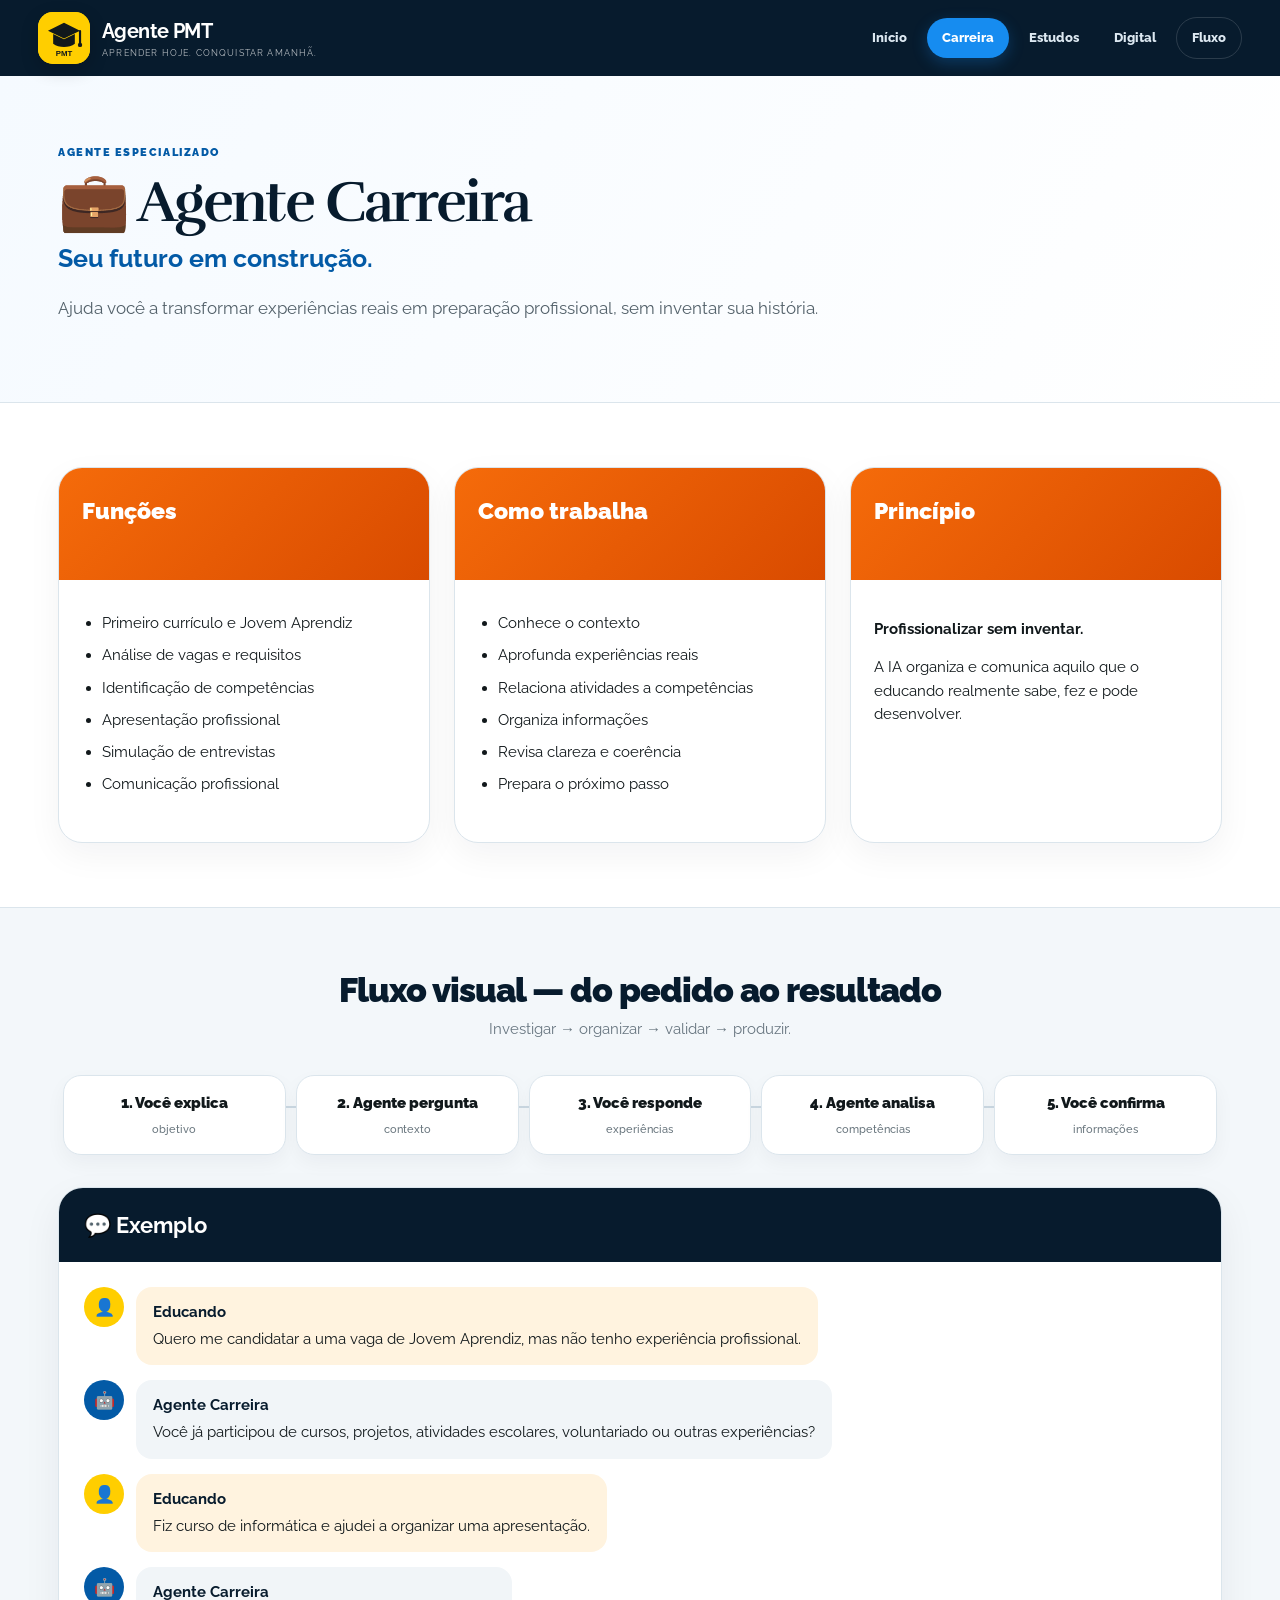
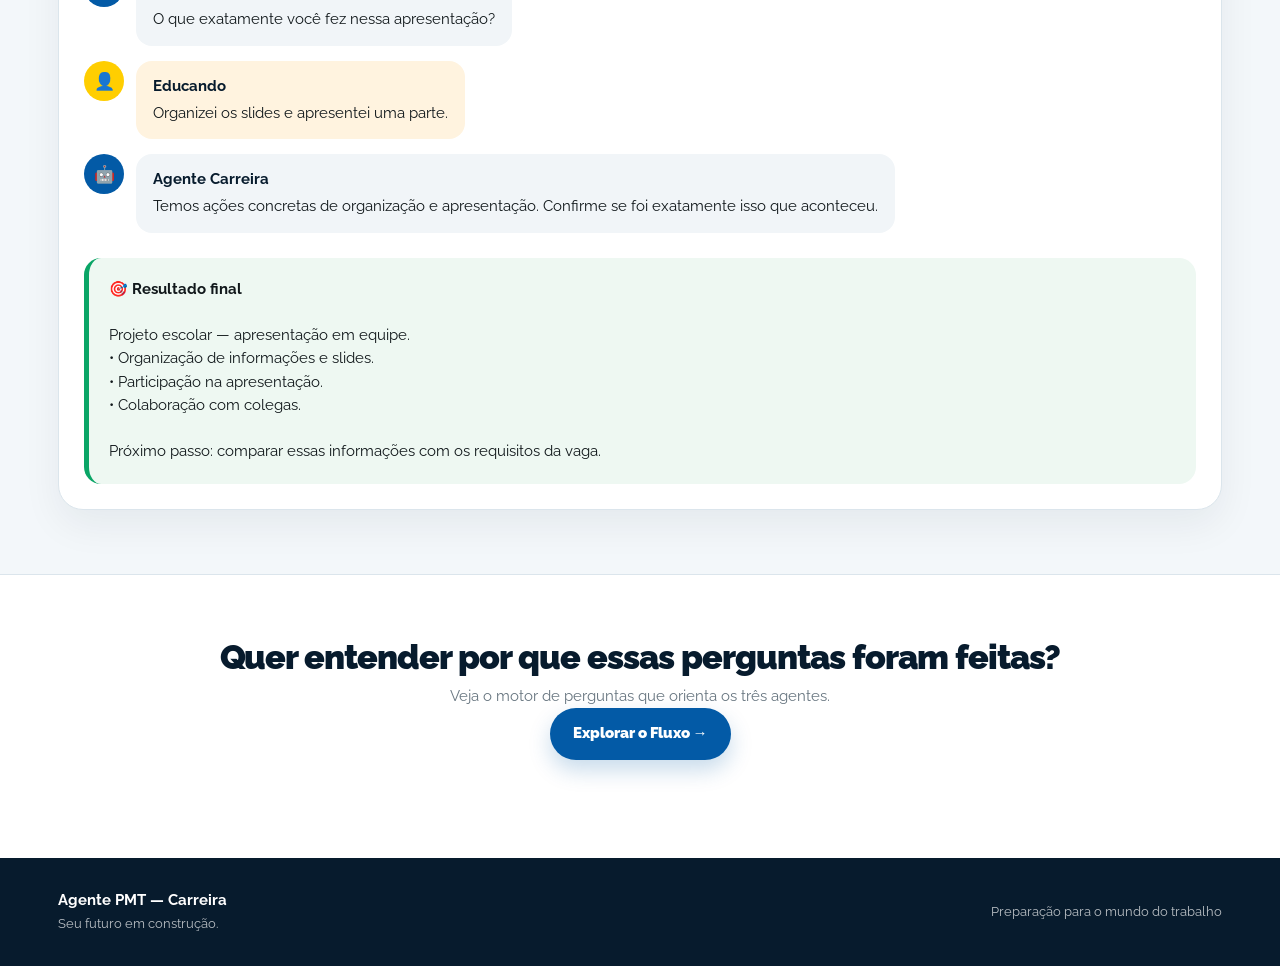
==== carreira.html @ 71324643 "Aproximar Carreira da referência visual e adicionar interatividade" ====
<!doctype html><html lang="pt-BR"><head><meta charset="utf-8"><meta name="viewport" content="width=device-width,initial-scale=1"><title>Agente PMT — Carreira</title><link rel="stylesheet" href="styles.css"></head><body><div class="app"><header class="topbar"><a class="brand-link" href="index.html"><div class="brand"><div class="logo-mark"><img src="logo-pmt.svg" alt="Logo Agente PMT"></div><div><strong>Agente PMT</strong><small>APRENDER HOJE. CONQUISTAR AMANHÃ.</small></div></div></a><nav class="nav"><a href="index.html">Início</a><a class="active" href="carreira.html">Carreira</a><a href="estudos.html">Estudos</a><a href="digital.html">Digital</a><a class="flow-link" href="fluxo.html">Fluxo</a></nav></header><section class="page-hero"><span class="eyebrow">Agente especializado</span><h1>💼 Agente Carreira</h1><h2>Seu futuro em construção.</h2><p>Ajuda você a transformar experiências reais em preparação profissional, sem inventar sua história.</p></section><section class="section"><div class="agents"><article class="agent-card reveal"><div class="agent-head career"><h3>Funções</h3></div><div class="agent-body"><ul><li>Primeiro currículo e Jovem Aprendiz</li><li>Análise de vagas e requisitos</li><li>Identificação de competências</li><li>Apresentação profissional</li><li>Simulação de entrevistas</li><li>Comunicação profissional</li></ul></div></article><article class="agent-card reveal"><div class="agent-head career"><h3>Como trabalha</h3></div><div class="agent-body"><ul><li>Conhece o contexto</li><li>Aprofunda experiências reais</li><li>Relaciona atividades a competências</li><li>Organiza informações</li><li>Revisa clareza e coerência</li><li>Prepara o próximo passo</li></ul></div></article><article class="agent-card reveal"><div class="agent-head career"><h3>Princípio</h3></div><div class="agent-body"><p><strong>Profissionalizar sem inventar.</strong></p><p>A IA organiza e comunica aquilo que o educando realmente sabe, fez e pode desenvolver.</p></div></article></div></section><section class="section workflow"><div class="section-title"><h2>Fluxo visual — do pedido ao resultado</h2><p>Investigar → organizar → validar → produzir.</p></div><div class="flow"><div class="flow-step">1. Você explica<span>objetivo</span></div><div class="flow-step">2. Agente pergunta<span>contexto</span></div><div class="flow-step">3. Você responde<span>experiências</span></div><div class="flow-step">4. Agente analisa<span>competências</span></div><div class="flow-step">5. Você confirma<span>informações</span></div></div><div class="example"><div class="example-title"><h2>💬 Exemplo</h2></div><div class="chat"><div class="msg user"><div class="avatar">👤</div><div class="bubble"><strong>Educando</strong>Quero me candidatar a uma vaga de Jovem Aprendiz, mas não tenho experiência profissional.</div></div><div class="msg agent"><div class="avatar">🤖</div><div class="bubble"><strong>Agente Carreira</strong>Você já participou de cursos, projetos, atividades escolares, voluntariado ou outras experiências?</div></div><div class="msg user"><div class="avatar">👤</div><div class="bubble"><strong>Educando</strong>Fiz curso de informática e ajudei a organizar uma apresentação.</div></div><div class="msg agent"><div class="avatar">🤖</div><div class="bubble"><strong>Agente Carreira</strong>O que exatamente você fez nessa apresentação?</div></div><div class="msg user"><div class="avatar">👤</div><div class="bubble"><strong>Educando</strong>Organizei os slides e apresentei uma parte.</div></div><div class="msg agent"><div class="avatar">🤖</div><div class="bubble"><strong>Agente Carreira</strong>Temos ações concretas de organização e apresentação. Confirme se foi exatamente isso que aconteceu.</div></div></div><div class="result"><strong>🎯 Resultado final</strong><br><br>Projeto escolar — apresentação em equipe.<br>• Organização de informações e slides.<br>• Participação na apresentação.<br>• Colaboração com colegas.<br><br>Próximo passo: comparar essas informações com os requisitos da vaga.</div></div></section><section class="section"><div class="section-title"><h2>Quer entender por que essas perguntas foram feitas?</h2><p>Veja o motor de perguntas que orienta os três agentes.</p><a class="cta" href="fluxo.html">Explorar o Fluxo →</a></div></section><footer class="footer"><div><strong>Agente PMT — Carreira</strong><br><small>Seu futuro em construção.</small></div><small>Preparação para o mundo do trabalho</small></footer></div><script src="app.js"></script></body></html>
---- styles.css ----
@import url('https://fonts.googleapis.com/css2?family=Raleway:wght@400;500;600;700;800;900&family=Rufina:wght@400;700&display=swap');
:root{--navy:#071b2d;--navy2:#0c2942;--ink:#11181b;--blue:#035aa6;--sky:#4a9ad1;--yellow:#ffce00;--orange:#ff7c24;--green:#0aa566;--line:#dbe5ec;--muted:#687680;--paper:#f3f7fa;--white:#fff}
*{box-sizing:border-box}html{scroll-behavior:smooth}body{margin:0;background:#d9e4eb;color:var(--ink);font:15px/1.55 Raleway,Arial,sans-serif}.app{max-width:1360px;margin:auto;background:#fff;min-height:100vh;box-shadow:0 0 70px #071b2d2b;overflow:hidden}.topbar{position:sticky;top:0;z-index:50;height:76px;padding:10px 38px;background:var(--navy);color:#fff;display:flex;align-items:center;justify-content:space-between;gap:28px}.brand-link{text-decoration:none;color:#fff}.brand{display:flex;align-items:center;gap:12px}.logo-mark{width:52px;height:52px;border-radius:15px;background:var(--yellow);display:grid;place-items:center;overflow:hidden;box-shadow:0 6px 18px #0003}.logo-mark img{width:100%;height:100%;display:block}.brand strong{display:block;font-size:20px;letter-spacing:-.03em}.brand small{display:block;font-size:9px;letter-spacing:.13em;opacity:.7}.nav{display:flex;gap:5px;align-items:center}.nav a{padding:10px 15px;border-radius:24px;text-decoration:none;color:#dce8f1;font-size:13px;font-weight:800;transition:.2s}.nav a:hover,.nav a.active{background:#168cf0;color:#fff;box-shadow:0 5px 15px #168cf044}.nav a.flow-link{border:1px solid #ffffff25}
.hero{position:relative;display:grid;grid-template-columns:48% 52%;min-height:570px;overflow:hidden;background:linear-gradient(120deg,#fff 0%,#f7fbfe 55%,#e8f3fa 100%)}.hero:before{content:'';position:absolute;width:620px;height:620px;border-radius:50%;right:-210px;top:-260px;background:#4a9ad112}.hero-copy{position:relative;z-index:2;padding:72px 60px 66px;display:flex;flex-direction:column;justify-content:center}.eyebrow{display:inline-flex;width:max-content;color:var(--blue);font-weight:900;text-transform:uppercase;letter-spacing:.14em;font-size:11px}.hero h1{font-family:Rufina,Georgia,serif;font-size:clamp(58px,7vw,92px);line-height:.88;margin:14px 0;color:var(--navy);letter-spacing:-.055em}.hero h2{font-size:29px;line-height:1.15;color:#1475d1;margin:0 0 15px;font-weight:900}.hero p{font-size:18px;max-width:620px;color:#465761;margin:0}.pill-row{display:flex;gap:9px;flex-wrap:wrap;margin:25px 0}.pill{padding:9px 13px;border:1px solid #d5e2ea;border-radius:999px;background:#fff;font-size:12px;font-weight:800;box-shadow:0 5px 15px #071b2d0b}.cta{display:inline-flex;align-items:center;justify-content:center;width:max-content;background:var(--blue);color:#fff;text-decoration:none;padding:14px 23px;border-radius:28px;font-weight:900;box-shadow:0 10px 22px #035aa638;transition:.2s}.cta:hover{transform:translateY(-2px);box-shadow:0 13px 25px #035aa644}.hero-visual{position:relative;z-index:2;padding:48px 42px 38px 18px;display:grid;grid-template-columns:repeat(3,1fr);gap:14px;align-items:stretch}.person-card{min-height:450px;padding:24px 15px 28px;color:#fff;display:flex;flex-direction:column;justify-content:flex-end;text-align:center;position:relative;overflow:hidden;border-radius:30px 30px 9px 9px;box-shadow:0 22px 42px #071b2d2c;cursor:pointer;transition:.3s}.person-card:hover{transform:translateY(-9px);box-shadow:0 28px 48px #071b2d38}.person-card:before{content:'';position:absolute;width:220px;height:220px;border:1px solid #ffffff45;border-radius:50%;top:42px;left:50%;transform:translateX(-50%)}.person-card:after{content:'';position:absolute;inset:0;background:linear-gradient(180deg,#0000 30%,#0008 100%)}.person-card>*{position:relative;z-index:1}.career-bg{background:linear-gradient(160deg,#ff9f43,#f05a00)}.study-bg{background:linear-gradient(160deg,#55b7ff,#076dcc)}.digital-bg{background:linear-gradient(160deg,#39cc94,#078b59)}.person-icon{font-size:72px;margin:auto auto 55px;filter:drop-shadow(0 7px 5px #0003)}.person-card h3{font-size:23px;letter-spacing:.08em;margin:5px 0}.person-card p{margin:0;font-size:12px;opacity:.92}
.section{padding:64px 58px}.section-title{text-align:center;margin-bottom:34px}.section-title h2{font-size:34px;line-height:1.1;margin:0;color:var(--navy);font-weight:900;letter-spacing:-.03em}.section-title p{margin:9px auto 0;max-width:780px;color:var(--muted)}.agents{display:grid;grid-template-columns:repeat(3,1fr);gap:24px}.agent-card{border:1px solid var(--line);border-radius:24px;overflow:hidden;background:#fff;box-shadow:0 12px 34px #071b2d0d;transition:.25s}.agent-card:hover{transform:translateY(-5px);box-shadow:0 18px 40px #071b2d18}.agent-head{padding:25px 23px;color:#fff;min-height:112px}.agent-head h3{font-size:23px;margin:0;font-weight:900}.agent-head p{margin:5px 0 0;opacity:.9}.career{background:linear-gradient(135deg,#f56b0a,#d94b00)}.study{background:linear-gradient(135deg,#087fe7,#035aa6)}.digital{background:linear-gradient(135deg,#0aa566,#087a4c)}.agent-body{padding:23px}.agent-body ul{padding-left:20px;margin:5px 0 22px}.agent-body li{margin:9px 0}.agent-link{display:inline-flex;font-weight:900;text-decoration:none;color:var(--blue);padding:8px 0}
.workflow{background:var(--paper);border-top:1px solid var(--line);border-bottom:1px solid var(--line)}.flow{display:grid;grid-template-columns:repeat(5,1fr);gap:0;position:relative}.flow:before{content:'';position:absolute;top:31px;left:8%;right:8%;height:2px;background:#cbd9e3}.flow-step{position:relative;z-index:1;margin:0 5px;background:#fff;border:1px solid var(--line);border-radius:18px;padding:16px 10px;text-align:center;font-weight:900;box-shadow:0 8px 20px #071b2d0b;transition:.2s}.flow-step:hover{transform:translateY(-4px);border-color:#168cf055}.flow-step span{display:block;font-size:11px;color:#68757d;font-weight:500;margin-top:5px}.example{margin-top:32px;border:1px solid var(--line);border-radius:25px;overflow:hidden;background:#fff;box-shadow:0 15px 38px #071b2d10}.example-title{padding:20px 25px;background:var(--navy);color:#fff}.example-title h2{margin:0;font-size:22px}.chat{padding:25px;display:grid;gap:15px}.msg{display:flex;gap:12px;align-items:flex-start;animation:rise .45s ease both}.avatar{width:40px;height:40px;border-radius:50%;display:grid;place-items:center;flex:0 0 40px;font-size:17px}.user .avatar{background:var(--yellow)}.agent .avatar{background:var(--blue);color:#fff}.bubble{padding:14px 17px;border-radius:16px;background:#f1f5f8;max-width:820px}.user .bubble{background:#fff3df}.bubble strong{display:block;margin-bottom:4px;color:var(--navy)}.result{margin:0 25px 25px;padding:20px;border-radius:17px;background:#eef8f2;border-left:5px solid var(--green)}.mini-grid{display:grid;grid-template-columns:repeat(3,1fr);gap:18px}.info-box{padding:22px;border:1px solid var(--line);border-radius:20px;background:#fff;box-shadow:0 7px 20px #071b2d08}.info-box h3{margin:0 0 7px;color:var(--navy)}.info-box p{margin:0;color:var(--muted)}.page-hero{padding:64px 58px;background:linear-gradient(120deg,#f5faff,#fff);border-bottom:1px solid var(--line)}.page-hero h1{font-family:Rufina,Georgia,serif;font-size:58px;line-height:.98;margin:11px 0 8px;color:var(--navy);letter-spacing:-.045em}.page-hero h2{margin:0;color:var(--blue);font-size:25px}.page-hero p{max-width:820px;color:#53616a;font-size:17px}.flow-detail{display:grid;grid-template-columns:94px 1fr;gap:22px;align-items:start;padding:28px 0;border-bottom:1px solid var(--line)}.flow-detail:last-child{border-bottom:0}.flow-number{width:70px;height:70px;border-radius:20px;background:var(--yellow);display:grid;place-items:center;font-size:22px;font-weight:900;box-shadow:0 8px 18px #ffce0038}.question-chain{display:grid;grid-template-columns:repeat(2,1fr);gap:16px;margin-top:22px}.question-card{border:1px solid var(--line);border-radius:18px;padding:18px;background:#fff;transition:.2s}.question-card:hover{transform:translateY(-3px);box-shadow:0 10px 24px #071b2d0b}.question-card .tag{font-size:10px;font-weight:900;text-transform:uppercase;letter-spacing:.1em;color:var(--blue)}.question-card h3{margin:5px 0 8px;color:var(--navy)}.question-card p{margin:0;color:#53616a}.answer-box{margin-top:16px;padding:16px;border-radius:15px;background:#f6f9fb;border:1px dashed #c8d7e1}.interactive-flow{display:grid;grid-template-columns:220px 1fr;gap:28px}.flow-menu{display:grid;gap:9px;align-content:start}.flow-tab{border:1px solid var(--line);background:#fff;border-radius:15px;padding:14px;text-align:left;font:inherit;font-weight:800;color:var(--navy);cursor:pointer;transition:.2s}.flow-tab:hover,.flow-tab.active{background:var(--navy);color:#fff;border-color:var(--navy)}.flow-panel{border:1px solid var(--line);border-radius:24px;background:#fff;padding:28px;min-height:310px;box-shadow:0 14px 34px #071b2d0c}.flow-panel h3{margin:0 0 7px;color:var(--navy);font-size:27px}.flow-panel .question{font-family:Rufina,Georgia,serif;font-size:28px;color:var(--blue);margin:20px 0}.decision{display:grid;grid-template-columns:repeat(2,1fr);gap:12px}.decision div{padding:15px;border-radius:15px;background:#f5f8fa;border:1px solid var(--line)}.decision strong{display:block;color:var(--navy);margin-bottom:4px}.footer{padding:31px 58px;background:var(--navy);color:#fff;display:flex;justify-content:space-between;gap:20px;align-items:center}.footer small{opacity:.72}.footer a{color:#fff}.reveal{opacity:0;transform:translateY(15px);transition:.55s ease}.reveal.visible{opacity:1;transform:none}@keyframes rise{from{opacity:0;transform:translateY(7px)}to{opacity:1;transform:none}}
@media(max-width:950px){.hero{grid-template-columns:1fr}.hero-copy{padding:55px 36px 28px}.hero-visual{padding:25px 28px 42px}.agents,.mini-grid{grid-template-columns:1fr}.flow{grid-template-columns:1fr;gap:10px}.flow:before{display:none}.flow-step{margin:0}.section{padding:48px 30px}.topbar{position:relative}.question-chain,.decision{grid-template-columns:1fr}.interactive-flow{grid-template-columns:1fr}.flow-menu{grid-template-columns:repeat(3,1fr)}}
@media(max-width:620px){.topbar{height:auto;align-items:flex-start;flex-direction:column;padding:12px 18px}.nav{width:100%;overflow-x:auto;padding-bottom:2px}.nav a{white-space:nowrap}.hero-copy{padding:43px 22px 24px}.hero h1{font-size:52px}.hero h2{font-size:23px}.hero-visual{grid-template-columns:1fr 1fr 1fr;padding:17px 10px 28px;gap:7px}.person-card{min-height:225px;border-radius:18px 18px 7px 7px;padding:10px 5px}.person-card:before{width:90px;height:90px;top:25px}.person-icon{font-size:38px;margin:auto auto 20px}.person-card h3{font-size:13px}.person-card p{font-size:9px}.section{padding:36px 18px}.section-title h2{font-size:28px}.page-hero{padding:42px 20px}.page-hero h1{font-size:42px}.flow-detail{grid-template-columns:70px 1fr;gap:15px}.flow-number{width:58px;height:58px}.flow-menu{grid-template-columns:1fr 1fr}.flow-panel{padding:20px}.flow-panel .question{font-size:23px}.footer{padding:27px 20px;flex-direction:column;align-items:flex-start}}
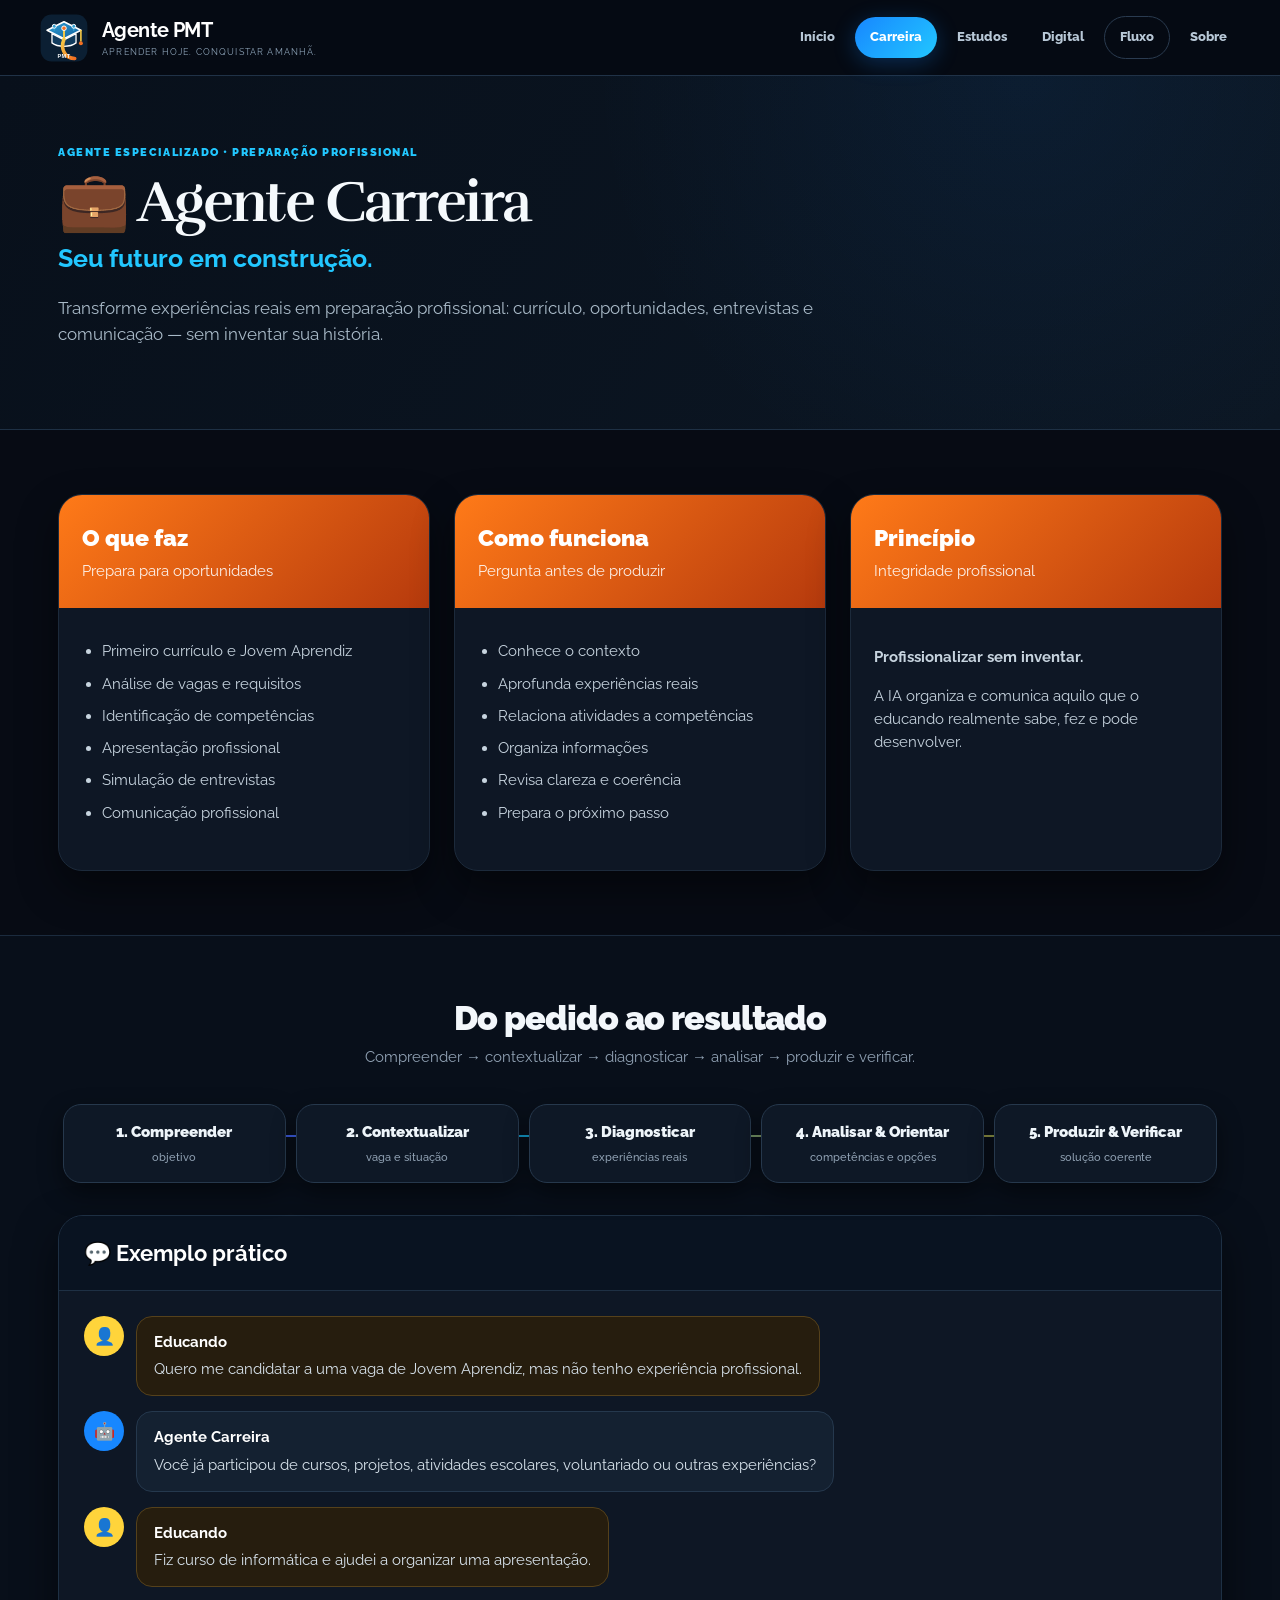
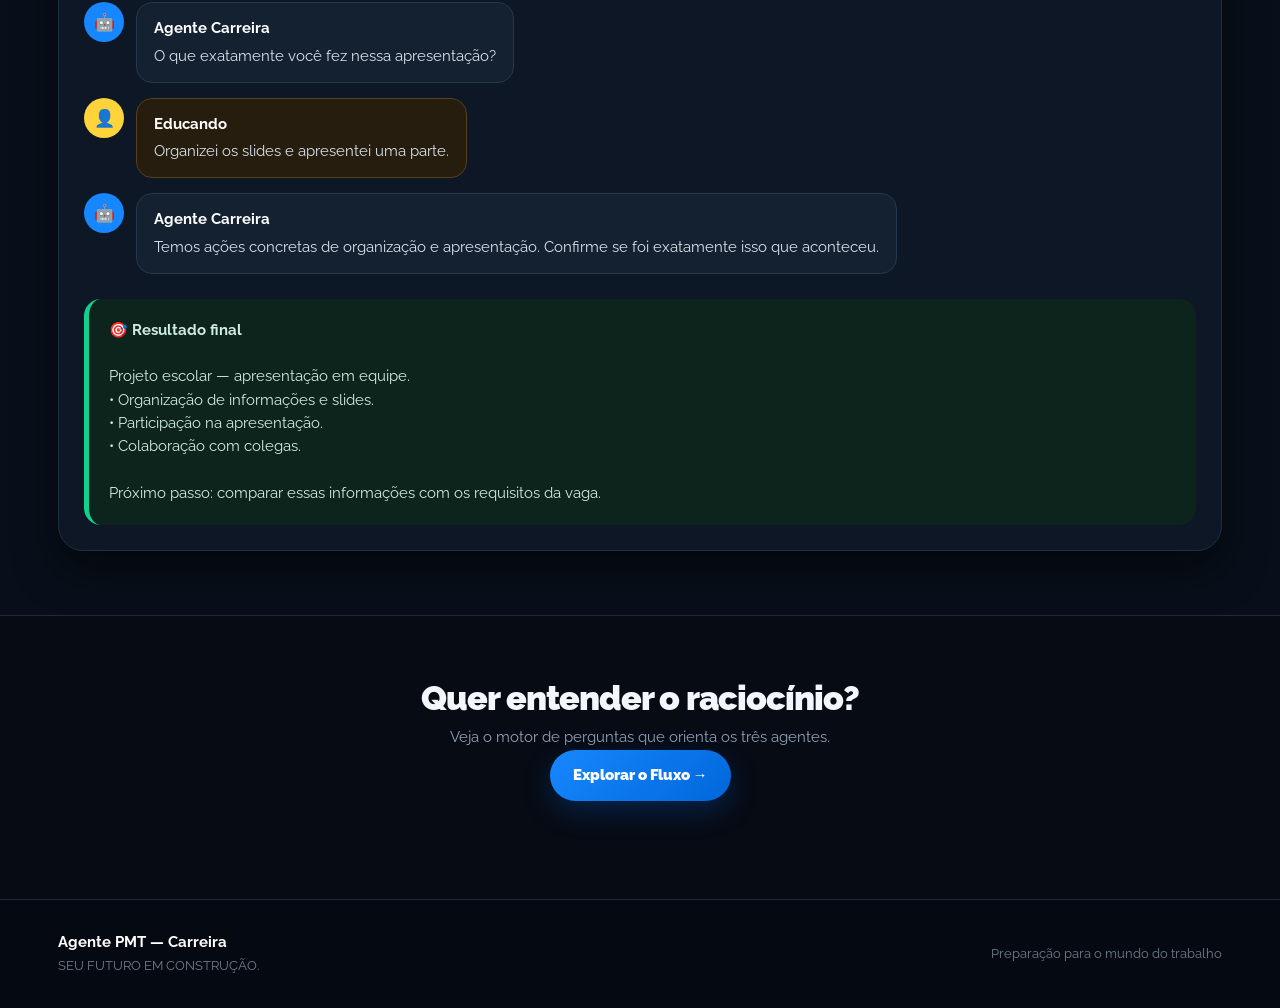
==== commit cd48ac29: "refine Career page UI and navigation" ====
--- a/carreira.html
+++ b/carreira.html
@@ -1 +1 @@
-<!doctype html><html lang="pt-BR"><head><meta charset="utf-8"><meta name="viewport" content="width=device-width,initial-scale=1"><title>Agente PMT — Carreira</title><link rel="stylesheet" href="styles.css"></head><body><div class="app"><header class="topbar"><a class="brand-link" href="index.html"><div class="brand"><div class="logo-mark"><img src="logo-pmt.svg" alt="Logo Agente PMT"></div><div><strong>Agente PMT</strong><small>APRENDER HOJE. CONQUISTAR AMANHÃ.</small></div></div></a><nav class="nav"><a href="index.html">Início</a><a class="active" href="carreira.html">Carreira</a><a href="estudos.html">Estudos</a><a href="digital.html">Digital</a><a class="flow-link" href="fluxo.html">Fluxo</a></nav></header><section class="page-hero"><span class="eyebrow">Agente especializado</span><h1>💼 Agente Carreira</h1><h2>Seu futuro em construção.</h2><p>Ajuda você a transformar experiências reais em preparação profissional, sem inventar sua história.</p></section><section class="section"><div class="agents"><article class="agent-card reveal"><div class="agent-head career"><h3>Funções</h3></div><div class="agent-body"><ul><li>Primeiro currículo e Jovem Aprendiz</li><li>Análise de vagas e requisitos</li><li>Identificação de competências</li><li>Apresentação profissional</li><li>Simulação de entrevistas</li><li>Comunicação profissional</li></ul></div></article><article class="agent-card reveal"><div class="agent-head career"><h3>Como trabalha</h3></div><div class="agent-body"><ul><li>Conhece o contexto</li><li>Aprofunda experiências reais</li><li>Relaciona atividades a competências</li><li>Organiza informações</li><li>Revisa clareza e coerência</li><li>Prepara o próximo passo</li></ul></div></article><article class="agent-card reveal"><div class="agent-head career"><h3>Princípio</h3></div><div class="agent-body"><p><strong>Profissionalizar sem inventar.</strong></p><p>A IA organiza e comunica aquilo que o educando realmente sabe, fez e pode desenvolver.</p></div></article></div></section><section class="section workflow"><div class="section-title"><h2>Fluxo visual — do pedido ao resultado</h2><p>Investigar → organizar → validar → produzir.</p></div><div class="flow"><div class="flow-step">1. Você explica<span>objetivo</span></div><div class="flow-step">2. Agente pergunta<span>contexto</span></div><div class="flow-step">3. Você responde<span>experiências</span></div><div class="flow-step">4. Agente analisa<span>competências</span></div><div class="flow-step">5. Você confirma<span>informações</span></div></div><div class="example"><div class="example-title"><h2>💬 Exemplo</h2></div><div class="chat"><div class="msg user"><div class="avatar">👤</div><div class="bubble"><strong>Educando</strong>Quero me candidatar a uma vaga de Jovem Aprendiz, mas não tenho experiência profissional.</div></div><div class="msg agent"><div class="avatar">🤖</div><div class="bubble"><strong>Agente Carreira</strong>Você já participou de cursos, projetos, atividades escolares, voluntariado ou outras experiências?</div></div><div class="msg user"><div class="avatar">👤</div><div class="bubble"><strong>Educando</strong>Fiz curso de informática e ajudei a organizar uma apresentação.</div></div><div class="msg agent"><div class="avatar">🤖</div><div class="bubble"><strong>Agente Carreira</strong>O que exatamente você fez nessa apresentação?</div></div><div class="msg user"><div class="avatar">👤</div><div class="bubble"><strong>Educando</strong>Organizei os slides e apresentei uma parte.</div></div><div class="msg agent"><div class="avatar">🤖</div><div class="bubble"><strong>Agente Carreira</strong>Temos ações concretas de organização e apresentação. Confirme se foi exatamente isso que aconteceu.</div></div></div><div class="result"><strong>🎯 Resultado final</strong><br><br>Projeto escolar — apresentação em equipe.<br>• Organização de informações e slides.<br>• Participação na apresentação.<br>• Colaboração com colegas.<br><br>Próximo passo: comparar essas informações com os requisitos da vaga.</div></div></section><section class="section"><div class="section-title"><h2>Quer entender por que essas perguntas foram feitas?</h2><p>Veja o motor de perguntas que orienta os três agentes.</p><a class="cta" href="fluxo.html">Explorar o Fluxo →</a></div></section><footer class="footer"><div><strong>Agente PMT — Carreira</strong><br><small>Seu futuro em construção.</small></div><small>Preparação para o mundo do trabalho</small></footer></div><script src="app.js"></script></body></html>+<!doctype html><html lang="pt-BR"><head><meta charset="utf-8"><meta name="viewport" content="width=device-width,initial-scale=1"><title>Agente PMT — Carreira</title><link rel="stylesheet" href="styles.css"></head><body><div class="app"><header class="topbar"><a class="brand-link" href="index.html"><div class="brand"><div class="logo-mark"><img src="logo-pmt.svg" alt="Logo Agente PMT"></div><div><strong>Agente PMT</strong><small>APRENDER HOJE. CONQUISTAR AMANHÃ.</small></div></div></a><nav class="nav"><a href="index.html">Início</a><a class="active" href="carreira.html">Carreira</a><a href="estudos.html">Estudos</a><a href="digital.html">Digital</a><a class="flow-link" href="fluxo.html">Fluxo</a><a href="index.html#sobre">Sobre</a></nav></header><main><section class="page-hero"><span class="eyebrow">Agente especializado • preparação profissional</span><h1>💼 Agente Carreira</h1><h2>Seu futuro em construção.</h2><p>Transforme experiências reais em preparação profissional: currículo, oportunidades, entrevistas e comunicação — sem inventar sua história.</p></section><section class="section"><div class="agents"><article class="agent-card reveal"><div class="agent-head career"><h3>O que faz</h3><p>Prepara para oportunidades</p></div><div class="agent-body"><ul><li>Primeiro currículo e Jovem Aprendiz</li><li>Análise de vagas e requisitos</li><li>Identificação de competências</li><li>Apresentação profissional</li><li>Simulação de entrevistas</li><li>Comunicação profissional</li></ul></div></article><article class="agent-card reveal"><div class="agent-head career"><h3>Como funciona</h3><p>Pergunta antes de produzir</p></div><div class="agent-body"><ul><li>Conhece o contexto</li><li>Aprofunda experiências reais</li><li>Relaciona atividades a competências</li><li>Organiza informações</li><li>Revisa clareza e coerência</li><li>Prepara o próximo passo</li></ul></div></article><article class="agent-card reveal"><div class="agent-head career"><h3>Princípio</h3><p>Integridade profissional</p></div><div class="agent-body"><p><strong>Profissionalizar sem inventar.</strong></p><p>A IA organiza e comunica aquilo que o educando realmente sabe, fez e pode desenvolver.</p></div></article></div></section><section class="section workflow"><div class="section-title"><h2>Do pedido ao resultado</h2><p>Compreender → contextualizar → diagnosticar → analisar → produzir e verificar.</p></div><div class="flow"><div class="flow-step">1. Compreender<span>objetivo</span></div><div class="flow-step">2. Contextualizar<span>vaga e situação</span></div><div class="flow-step">3. Diagnosticar<span>experiências reais</span></div><div class="flow-step">4. Analisar & Orientar<span>competências e opções</span></div><div class="flow-step">5. Produzir & Verificar<span>solução coerente</span></div></div><div class="example"><div class="example-title"><h2>💬 Exemplo prático</h2></div><div class="chat"><div class="msg user"><div class="avatar">👤</div><div class="bubble"><strong>Educando</strong>Quero me candidatar a uma vaga de Jovem Aprendiz, mas não tenho experiência profissional.</div></div><div class="msg agent"><div class="avatar">🤖</div><div class="bubble"><strong>Agente Carreira</strong>Você já participou de cursos, projetos, atividades escolares, voluntariado ou outras experiências?</div></div><div class="msg user"><div class="avatar">👤</div><div class="bubble"><strong>Educando</strong>Fiz curso de informática e ajudei a organizar uma apresentação.</div></div><div class="msg agent"><div class="avatar">🤖</div><div class="bubble"><strong>Agente Carreira</strong>O que exatamente você fez nessa apresentação?</div></div><div class="msg user"><div class="avatar">👤</div><div class="bubble"><strong>Educando</strong>Organizei os slides e apresentei uma parte.</div></div><div class="msg agent"><div class="avatar">🤖</div><div class="bubble"><strong>Agente Carreira</strong>Temos ações concretas de organização e apresentação. Confirme se foi exatamente isso que aconteceu.</div></div></div><div class="result"><strong>🎯 Resultado final</strong><br><br>Projeto escolar — apresentação em equipe.<br>• Organização de informações e slides.<br>• Participação na apresentação.<br>• Colaboração com colegas.<br><br>Próximo passo: comparar essas informações com os requisitos da vaga.</div></div></section><section class="section"><div class="section-title"><h2>Quer entender o raciocínio?</h2><p>Veja o motor de perguntas que orienta os três agentes.</p><a class="cta" href="fluxo.html">Explorar o Fluxo →</a></div></section></main><footer class="footer"><div><strong>Agente PMT — Carreira</strong><br><small>SEU FUTURO EM CONSTRUÇÃO.</small></div><small>Preparação para o mundo do trabalho</small></footer></div><script src="app.js"></script></body></html>
--- a/styles.css
+++ b/styles.css
@@ -1,8 +1,8 @@
 @import url('https://fonts.googleapis.com/css2?family=Raleway:wght@400;500;600;700;800;900&family=Rufina:wght@400;700&display=swap');
-:root{--navy:#071b2d;--navy2:#0c2942;--ink:#11181b;--blue:#035aa6;--sky:#4a9ad1;--yellow:#ffce00;--orange:#ff7c24;--green:#0aa566;--line:#dbe5ec;--muted:#687680;--paper:#f3f7fa;--white:#fff}
-*{box-sizing:border-box}html{scroll-behavior:smooth}body{margin:0;background:#d9e4eb;color:var(--ink);font:15px/1.55 Raleway,Arial,sans-serif}.app{max-width:1360px;margin:auto;background:#fff;min-height:100vh;box-shadow:0 0 70px #071b2d2b;overflow:hidden}.topbar{position:sticky;top:0;z-index:50;height:76px;padding:10px 38px;background:var(--navy);color:#fff;display:flex;align-items:center;justify-content:space-between;gap:28px}.brand-link{text-decoration:none;color:#fff}.brand{display:flex;align-items:center;gap:12px}.logo-mark{width:52px;height:52px;border-radius:15px;background:var(--yellow);display:grid;place-items:center;overflow:hidden;box-shadow:0 6px 18px #0003}.logo-mark img{width:100%;height:100%;display:block}.brand strong{display:block;font-size:20px;letter-spacing:-.03em}.brand small{display:block;font-size:9px;letter-spacing:.13em;opacity:.7}.nav{display:flex;gap:5px;align-items:center}.nav a{padding:10px 15px;border-radius:24px;text-decoration:none;color:#dce8f1;font-size:13px;font-weight:800;transition:.2s}.nav a:hover,.nav a.active{background:#168cf0;color:#fff;box-shadow:0 5px 15px #168cf044}.nav a.flow-link{border:1px solid #ffffff25}
-.hero{position:relative;display:grid;grid-template-columns:48% 52%;min-height:570px;overflow:hidden;background:linear-gradient(120deg,#fff 0%,#f7fbfe 55%,#e8f3fa 100%)}.hero:before{content:'';position:absolute;width:620px;height:620px;border-radius:50%;right:-210px;top:-260px;background:#4a9ad112}.hero-copy{position:relative;z-index:2;padding:72px 60px 66px;display:flex;flex-direction:column;justify-content:center}.eyebrow{display:inline-flex;width:max-content;color:var(--blue);font-weight:900;text-transform:uppercase;letter-spacing:.14em;font-size:11px}.hero h1{font-family:Rufina,Georgia,serif;font-size:clamp(58px,7vw,92px);line-height:.88;margin:14px 0;color:var(--navy);letter-spacing:-.055em}.hero h2{font-size:29px;line-height:1.15;color:#1475d1;margin:0 0 15px;font-weight:900}.hero p{font-size:18px;max-width:620px;color:#465761;margin:0}.pill-row{display:flex;gap:9px;flex-wrap:wrap;margin:25px 0}.pill{padding:9px 13px;border:1px solid #d5e2ea;border-radius:999px;background:#fff;font-size:12px;font-weight:800;box-shadow:0 5px 15px #071b2d0b}.cta{display:inline-flex;align-items:center;justify-content:center;width:max-content;background:var(--blue);color:#fff;text-decoration:none;padding:14px 23px;border-radius:28px;font-weight:900;box-shadow:0 10px 22px #035aa638;transition:.2s}.cta:hover{transform:translateY(-2px);box-shadow:0 13px 25px #035aa644}.hero-visual{position:relative;z-index:2;padding:48px 42px 38px 18px;display:grid;grid-template-columns:repeat(3,1fr);gap:14px;align-items:stretch}.person-card{min-height:450px;padding:24px 15px 28px;color:#fff;display:flex;flex-direction:column;justify-content:flex-end;text-align:center;position:relative;overflow:hidden;border-radius:30px 30px 9px 9px;box-shadow:0 22px 42px #071b2d2c;cursor:pointer;transition:.3s}.person-card:hover{transform:translateY(-9px);box-shadow:0 28px 48px #071b2d38}.person-card:before{content:'';position:absolute;width:220px;height:220px;border:1px solid #ffffff45;border-radius:50%;top:42px;left:50%;transform:translateX(-50%)}.person-card:after{content:'';position:absolute;inset:0;background:linear-gradient(180deg,#0000 30%,#0008 100%)}.person-card>*{position:relative;z-index:1}.career-bg{background:linear-gradient(160deg,#ff9f43,#f05a00)}.study-bg{background:linear-gradient(160deg,#55b7ff,#076dcc)}.digital-bg{background:linear-gradient(160deg,#39cc94,#078b59)}.person-icon{font-size:72px;margin:auto auto 55px;filter:drop-shadow(0 7px 5px #0003)}.person-card h3{font-size:23px;letter-spacing:.08em;margin:5px 0}.person-card p{margin:0;font-size:12px;opacity:.92}
-.section{padding:64px 58px}.section-title{text-align:center;margin-bottom:34px}.section-title h2{font-size:34px;line-height:1.1;margin:0;color:var(--navy);font-weight:900;letter-spacing:-.03em}.section-title p{margin:9px auto 0;max-width:780px;color:var(--muted)}.agents{display:grid;grid-template-columns:repeat(3,1fr);gap:24px}.agent-card{border:1px solid var(--line);border-radius:24px;overflow:hidden;background:#fff;box-shadow:0 12px 34px #071b2d0d;transition:.25s}.agent-card:hover{transform:translateY(-5px);box-shadow:0 18px 40px #071b2d18}.agent-head{padding:25px 23px;color:#fff;min-height:112px}.agent-head h3{font-size:23px;margin:0;font-weight:900}.agent-head p{margin:5px 0 0;opacity:.9}.career{background:linear-gradient(135deg,#f56b0a,#d94b00)}.study{background:linear-gradient(135deg,#087fe7,#035aa6)}.digital{background:linear-gradient(135deg,#0aa566,#087a4c)}.agent-body{padding:23px}.agent-body ul{padding-left:20px;margin:5px 0 22px}.agent-body li{margin:9px 0}.agent-link{display:inline-flex;font-weight:900;text-decoration:none;color:var(--blue);padding:8px 0}
-.workflow{background:var(--paper);border-top:1px solid var(--line);border-bottom:1px solid var(--line)}.flow{display:grid;grid-template-columns:repeat(5,1fr);gap:0;position:relative}.flow:before{content:'';position:absolute;top:31px;left:8%;right:8%;height:2px;background:#cbd9e3}.flow-step{position:relative;z-index:1;margin:0 5px;background:#fff;border:1px solid var(--line);border-radius:18px;padding:16px 10px;text-align:center;font-weight:900;box-shadow:0 8px 20px #071b2d0b;transition:.2s}.flow-step:hover{transform:translateY(-4px);border-color:#168cf055}.flow-step span{display:block;font-size:11px;color:#68757d;font-weight:500;margin-top:5px}.example{margin-top:32px;border:1px solid var(--line);border-radius:25px;overflow:hidden;background:#fff;box-shadow:0 15px 38px #071b2d10}.example-title{padding:20px 25px;background:var(--navy);color:#fff}.example-title h2{margin:0;font-size:22px}.chat{padding:25px;display:grid;gap:15px}.msg{display:flex;gap:12px;align-items:flex-start;animation:rise .45s ease both}.avatar{width:40px;height:40px;border-radius:50%;display:grid;place-items:center;flex:0 0 40px;font-size:17px}.user .avatar{background:var(--yellow)}.agent .avatar{background:var(--blue);color:#fff}.bubble{padding:14px 17px;border-radius:16px;background:#f1f5f8;max-width:820px}.user .bubble{background:#fff3df}.bubble strong{display:block;margin-bottom:4px;color:var(--navy)}.result{margin:0 25px 25px;padding:20px;border-radius:17px;background:#eef8f2;border-left:5px solid var(--green)}.mini-grid{display:grid;grid-template-columns:repeat(3,1fr);gap:18px}.info-box{padding:22px;border:1px solid var(--line);border-radius:20px;background:#fff;box-shadow:0 7px 20px #071b2d08}.info-box h3{margin:0 0 7px;color:var(--navy)}.info-box p{margin:0;color:var(--muted)}.page-hero{padding:64px 58px;background:linear-gradient(120deg,#f5faff,#fff);border-bottom:1px solid var(--line)}.page-hero h1{font-family:Rufina,Georgia,serif;font-size:58px;line-height:.98;margin:11px 0 8px;color:var(--navy);letter-spacing:-.045em}.page-hero h2{margin:0;color:var(--blue);font-size:25px}.page-hero p{max-width:820px;color:#53616a;font-size:17px}.flow-detail{display:grid;grid-template-columns:94px 1fr;gap:22px;align-items:start;padding:28px 0;border-bottom:1px solid var(--line)}.flow-detail:last-child{border-bottom:0}.flow-number{width:70px;height:70px;border-radius:20px;background:var(--yellow);display:grid;place-items:center;font-size:22px;font-weight:900;box-shadow:0 8px 18px #ffce0038}.question-chain{display:grid;grid-template-columns:repeat(2,1fr);gap:16px;margin-top:22px}.question-card{border:1px solid var(--line);border-radius:18px;padding:18px;background:#fff;transition:.2s}.question-card:hover{transform:translateY(-3px);box-shadow:0 10px 24px #071b2d0b}.question-card .tag{font-size:10px;font-weight:900;text-transform:uppercase;letter-spacing:.1em;color:var(--blue)}.question-card h3{margin:5px 0 8px;color:var(--navy)}.question-card p{margin:0;color:#53616a}.answer-box{margin-top:16px;padding:16px;border-radius:15px;background:#f6f9fb;border:1px dashed #c8d7e1}.interactive-flow{display:grid;grid-template-columns:220px 1fr;gap:28px}.flow-menu{display:grid;gap:9px;align-content:start}.flow-tab{border:1px solid var(--line);background:#fff;border-radius:15px;padding:14px;text-align:left;font:inherit;font-weight:800;color:var(--navy);cursor:pointer;transition:.2s}.flow-tab:hover,.flow-tab.active{background:var(--navy);color:#fff;border-color:var(--navy)}.flow-panel{border:1px solid var(--line);border-radius:24px;background:#fff;padding:28px;min-height:310px;box-shadow:0 14px 34px #071b2d0c}.flow-panel h3{margin:0 0 7px;color:var(--navy);font-size:27px}.flow-panel .question{font-family:Rufina,Georgia,serif;font-size:28px;color:var(--blue);margin:20px 0}.decision{display:grid;grid-template-columns:repeat(2,1fr);gap:12px}.decision div{padding:15px;border-radius:15px;background:#f5f8fa;border:1px solid var(--line)}.decision strong{display:block;color:var(--navy);margin-bottom:4px}.footer{padding:31px 58px;background:var(--navy);color:#fff;display:flex;justify-content:space-between;gap:20px;align-items:center}.footer small{opacity:.72}.footer a{color:#fff}.reveal{opacity:0;transform:translateY(15px);transition:.55s ease}.reveal.visible{opacity:1;transform:none}@keyframes rise{from{opacity:0;transform:translateY(7px)}to{opacity:1;transform:none}}
+:root{--navy:#070b14;--navy2:#0d1422;--ink:#edf3f8;--blue:#1787ff;--blue-strong:#0067d9;--sky:#22c7ff;--yellow:#ffd43b;--orange:#ff7a18;--orange-soft:#ffab4a;--green:#12d18e;--green-dark:#079461;--violet:#8b5cf6;--burgundy:#c02658;--pink:#ec5b8a;--line:#1c2a3b;--muted:#91a2b4;--paper:#0a111d;--surface:#0e1725;--surface2:#111d2c;--white:#fff}
+*{box-sizing:border-box}html{scroll-behavior:smooth}body{margin:0;background:#03060b;color:var(--ink);font:15px/1.55 Raleway,Arial,sans-serif}.app{max-width:1360px;margin:auto;background:var(--navy);min-height:100vh;box-shadow:0 0 90px #000b;overflow:hidden}.topbar{position:sticky;top:0;z-index:50;height:76px;padding:10px 38px;background:#060b14eF;backdrop-filter:blur(18px);border-bottom:1px solid #203247;color:#fff;display:flex;align-items:center;justify-content:space-between;gap:28px}.brand-link{text-decoration:none;color:#fff}.brand{display:flex;align-items:center;gap:12px}.logo-mark{width:52px;height:52px;border-radius:15px;background:transparent;display:grid;place-items:center;overflow:hidden;box-shadow:none}.logo-mark img{width:100%;height:100%;display:block}.brand strong{display:block;font-size:20px;letter-spacing:-.03em}.brand small{display:block;font-size:9px;letter-spacing:.13em;color:#8ea4b9}.nav{display:flex;gap:5px;align-items:center}.nav a{padding:10px 15px;border-radius:24px;text-decoration:none;color:#b8c8d7;font-size:13px;font-weight:800;transition:.2s}.nav a:hover,.nav a.active{background:linear-gradient(135deg,#1787ff,#22c7ff);color:#fff;box-shadow:0 5px 22px #1787ff45}.nav a.flow-link{border:1px solid #2a3b50}
+.hero{position:relative;display:grid;grid-template-columns:48% 52%;min-height:570px;overflow:hidden;background:radial-gradient(circle at 80% 25%,#1261a022 0,transparent 34%),linear-gradient(135deg,#070b14 0%,#0b1421 55%,#07111d 100%)}.hero:before{content:'';position:absolute;width:680px;height:680px;border-radius:50%;right:-260px;top:-300px;border:1px solid #22c7ff18;box-shadow:0 0 100px #1787ff12 inset}.hero-copy{position:relative;z-index:2;padding:72px 60px 66px;display:flex;flex-direction:column;justify-content:center}.eyebrow{display:inline-flex;width:max-content;color:var(--sky);font-weight:900;text-transform:uppercase;letter-spacing:.14em;font-size:11px}.hero h1{font-family:Rufina,Georgia,serif;font-size:clamp(58px,7vw,92px);line-height:.88;margin:14px 0;color:#f7fbff;letter-spacing:-.055em;text-shadow:0 0 35px #1787ff1a}.hero h2{font-size:29px;line-height:1.15;color:var(--orange);margin:0 0 15px;font-weight:900}.hero p{font-size:18px;max-width:620px;color:#aebdca;margin:0}.pill-row{display:flex;gap:9px;flex-wrap:wrap;margin:25px 0}.pill{padding:9px 13px;border:1px solid #26384c;border-radius:999px;background:#0d1724;color:#c9d6e1;font-size:12px;font-weight:800;box-shadow:0 8px 20px #0005}.cta{display:inline-flex;align-items:center;justify-content:center;width:max-content;background:linear-gradient(135deg,#1787ff,#0067d9);color:#fff;text-decoration:none;padding:14px 23px;border-radius:28px;font-weight:900;box-shadow:0 10px 28px #0067d944;transition:.2s}.cta:hover{transform:translateY(-2px);box-shadow:0 14px 32px #1787ff55}.hero-visual{position:relative;z-index:2;padding:48px 42px 38px 18px;display:grid;grid-template-columns:repeat(3,1fr);gap:14px;align-items:stretch}.person-card{min-height:450px;padding:24px 15px 28px;color:#fff;display:flex;flex-direction:column;justify-content:flex-end;text-align:center;position:relative;overflow:hidden;border-radius:30px 30px 9px 9px;border:1px solid #ffffff20;box-shadow:0 22px 42px #0008;cursor:pointer;transition:.3s}.person-card:hover{transform:translateY(-9px);box-shadow:0 28px 55px #000b}.person-card:before{content:'';position:absolute;width:220px;height:220px;border:1px solid #ffffff40;border-radius:50%;top:42px;left:50%;transform:translateX(-50%)}.person-card:after{content:'';position:absolute;inset:0;background:linear-gradient(180deg,#0000 25%,#000b 100%)}.person-card>*{position:relative;z-index:1}.career-bg{background:linear-gradient(160deg,#ff8b31,#b93b10)}.study-bg{background:linear-gradient(160deg,#159ee9,#0753a8)}.digital-bg{background:linear-gradient(160deg,#16c98a,#05764e)}.person-icon{font-size:72px;margin:auto auto 55px;filter:drop-shadow(0 7px 5px #0006)}.person-card h3{font-size:23px;letter-spacing:.08em;margin:5px 0}.person-card p{margin:0;font-size:12px;opacity:.92}
+.section{padding:64px 58px;background:var(--navy)}.section-title{text-align:center;margin-bottom:34px}.section-title h2{font-size:34px;line-height:1.1;margin:0;color:#f3f7fb;font-weight:900;letter-spacing:-.03em}.section-title p{margin:9px auto 0;max-width:780px;color:var(--muted)}.agents{display:grid;grid-template-columns:repeat(3,1fr);gap:24px}.agent-card{border:1px solid var(--line);border-radius:24px;overflow:hidden;background:var(--surface);box-shadow:0 18px 40px #0007;transition:.25s}.agent-card:hover{transform:translateY(-5px);border-color:#2b4057;box-shadow:0 22px 48px #000a}.agent-head{padding:25px 23px;color:#fff;min-height:112px}.agent-head h3{font-size:23px;margin:0;font-weight:900}.agent-head p{margin:5px 0 0;opacity:.9}.career{background:linear-gradient(135deg,#ff7a18,#b63a0d)}.study{background:linear-gradient(135deg,#1787ff,#0753a8)}.digital{background:linear-gradient(135deg,#12d18e,#078458)}.agent-body{padding:23px;color:#c7d4df}.agent-body ul{padding-left:20px;margin:5px 0 22px}.agent-body li{margin:9px 0}.agent-link{display:inline-flex;font-weight:900;text-decoration:none;color:var(--sky);padding:8px 0}
+.workflow{background:#080f1a;border-top:1px solid #1b2b3e;border-bottom:1px solid #1b2b3e}.flow{display:grid;grid-template-columns:repeat(5,1fr);gap:0;position:relative}.flow:before{content:'';position:absolute;top:31px;left:8%;right:8%;height:2px;background:linear-gradient(90deg,#7c3aed,#1787ff,#12c9c0,#ff7a18,#12d18e)}.flow-step{position:relative;z-index:1;margin:0 5px;background:#0e1826;border:1px solid #26384c;border-radius:18px;padding:16px 10px;text-align:center;color:#eef5fa;font-weight:900;box-shadow:0 10px 24px #0007;transition:.2s}.flow-step:hover{transform:translateY(-4px);border-color:#1787ff80;box-shadow:0 14px 28px #000a}.flow-step span{display:block;font-size:11px;color:#91a2b4;font-weight:500;margin-top:5px}.example{margin-top:32px;border:1px solid #1e3044;border-radius:25px;overflow:hidden;background:var(--surface);box-shadow:0 18px 42px #0008}.example-title{padding:20px 25px;background:#091321;color:#fff;border-bottom:1px solid #1e3044}.example-title h2{margin:0;font-size:22px}.chat{padding:25px;display:grid;gap:15px}.msg{display:flex;gap:12px;align-items:flex-start;animation:rise .45s ease both}.avatar{width:40px;height:40px;border-radius:50%;display:grid;place-items:center;flex:0 0 40px;font-size:17px}.user .avatar{background:var(--yellow);color:#111}.agent .avatar{background:var(--blue);color:#fff}.bubble{padding:14px 17px;border-radius:16px;background:#142131;color:#d7e2eb;max-width:820px;border:1px solid #25384d}.user .bubble{background:#261d0e;border-color:#55411b}.bubble strong{display:block;margin-bottom:4px;color:#fff}.result{margin:0 25px 25px;padding:20px;border-radius:17px;background:#0d241d;color:#cfece0;border-left:5px solid var(--green)}.mini-grid{display:grid;grid-template-columns:repeat(3,1fr);gap:18px}.info-box{padding:22px;border:1px solid var(--line);border-radius:20px;background:var(--surface);box-shadow:0 10px 25px #0006}.info-box h3{margin:0 0 7px;color:#f2f7fb}.info-box p{margin:0;color:var(--muted)}.page-hero{padding:64px 58px;background:radial-gradient(circle at 80% 0,#1787ff12,transparent 40%),linear-gradient(120deg,#08101b,#0c1724);border-bottom:1px solid #1e3044}.page-hero h1{font-family:Rufina,Georgia,serif;font-size:58px;line-height:.98;margin:11px 0 8px;color:#f5f9fc;letter-spacing:-.045em}.page-hero h2{margin:0;color:var(--sky);font-size:25px}.page-hero p{max-width:820px;color:#a9bac8;font-size:17px}.flow-detail{display:grid;grid-template-columns:94px 1fr;gap:22px;align-items:start;padding:28px 0;border-bottom:1px solid var(--line)}.flow-detail:last-child{border-bottom:0}.flow-number{width:70px;height:70px;border-radius:20px;background:linear-gradient(135deg,var(--violet),var(--blue));color:#fff;display:grid;place-items:center;font-size:22px;font-weight:900;box-shadow:0 8px 22px #1787ff33}.question-chain{display:grid;grid-template-columns:repeat(2,1fr);gap:16px;margin-top:22px}.question-card{border:1px solid var(--line);border-radius:18px;padding:18px;background:var(--surface);transition:.2s}.question-card:hover{transform:translateY(-3px);border-color:#2a435d;box-shadow:0 12px 28px #0008}.question-card .tag{font-size:10px;font-weight:900;text-transform:uppercase;letter-spacing:.1em;color:var(--sky)}.question-card h3{margin:5px 0 8px;color:#f0f6fb}.question-card p{margin:0;color:#9aabba}.answer-box{margin-top:16px;padding:16px;border-radius:15px;background:#0d1723;color:#b7c6d2;border:1px dashed #30465d}.interactive-flow{display:grid;grid-template-columns:220px 1fr;gap:28px}.flow-menu{display:grid;gap:9px;align-content:start}.flow-tab{border:1px solid var(--line);background:var(--surface);border-radius:15px;padding:14px;text-align:left;font:inherit;font-weight:800;color:#c9d6e1;cursor:pointer;transition:.2s}.flow-tab:hover,.flow-tab.active{background:linear-gradient(135deg,#111d30,#12375c);color:#fff;border-color:#1787ff80;box-shadow:0 8px 22px #0008}.flow-panel{border:1px solid var(--line);border-radius:24px;background:var(--surface);color:#cbd8e2;padding:28px;min-height:310px;box-shadow:0 16px 38px #0008}.flow-panel h3{margin:0 0 7px;color:#f4f8fb;font-size:27px}.flow-panel .question{font-family:Rufina,Georgia,serif;font-size:28px;color:var(--sky);margin:20px 0}.decision{display:grid;grid-template-columns:repeat(2,1fr);gap:12px}.decision div{padding:15px;border-radius:15px;background:#111e2d;border:1px solid #253a50}.decision strong{display:block;color:#fff;margin-bottom:4px}.footer{padding:31px 58px;background:#050a12;color:#fff;border-top:1px solid #1c2b3c;display:flex;justify-content:space-between;gap:20px;align-items:center}.footer small{opacity:.7;color:#9badbd}.footer a{color:#fff}.reveal{opacity:0;transform:translateY(15px);transition:.55s ease}.reveal.visible{opacity:1;transform:none}@keyframes rise{from{opacity:0;transform:translateY(7px)}to{opacity:1;transform:none}}
 @media(max-width:950px){.hero{grid-template-columns:1fr}.hero-copy{padding:55px 36px 28px}.hero-visual{padding:25px 28px 42px}.agents,.mini-grid{grid-template-columns:1fr}.flow{grid-template-columns:1fr;gap:10px}.flow:before{display:none}.flow-step{margin:0}.section{padding:48px 30px}.topbar{position:relative}.question-chain,.decision{grid-template-columns:1fr}.interactive-flow{grid-template-columns:1fr}.flow-menu{grid-template-columns:repeat(3,1fr)}}
 @media(max-width:620px){.topbar{height:auto;align-items:flex-start;flex-direction:column;padding:12px 18px}.nav{width:100%;overflow-x:auto;padding-bottom:2px}.nav a{white-space:nowrap}.hero-copy{padding:43px 22px 24px}.hero h1{font-size:52px}.hero h2{font-size:23px}.hero-visual{grid-template-columns:1fr 1fr 1fr;padding:17px 10px 28px;gap:7px}.person-card{min-height:225px;border-radius:18px 18px 7px 7px;padding:10px 5px}.person-card:before{width:90px;height:90px;top:25px}.person-icon{font-size:38px;margin:auto auto 20px}.person-card h3{font-size:13px}.person-card p{font-size:9px}.section{padding:36px 18px}.section-title h2{font-size:28px}.page-hero{padding:42px 20px}.page-hero h1{font-size:42px}.flow-detail{grid-template-columns:70px 1fr;gap:15px}.flow-number{width:58px;height:58px}.flow-menu{grid-template-columns:1fr 1fr}.flow-panel{padding:20px}.flow-panel .question{font-size:23px}.footer{padding:27px 20px;flex-direction:column;align-items:flex-start}}
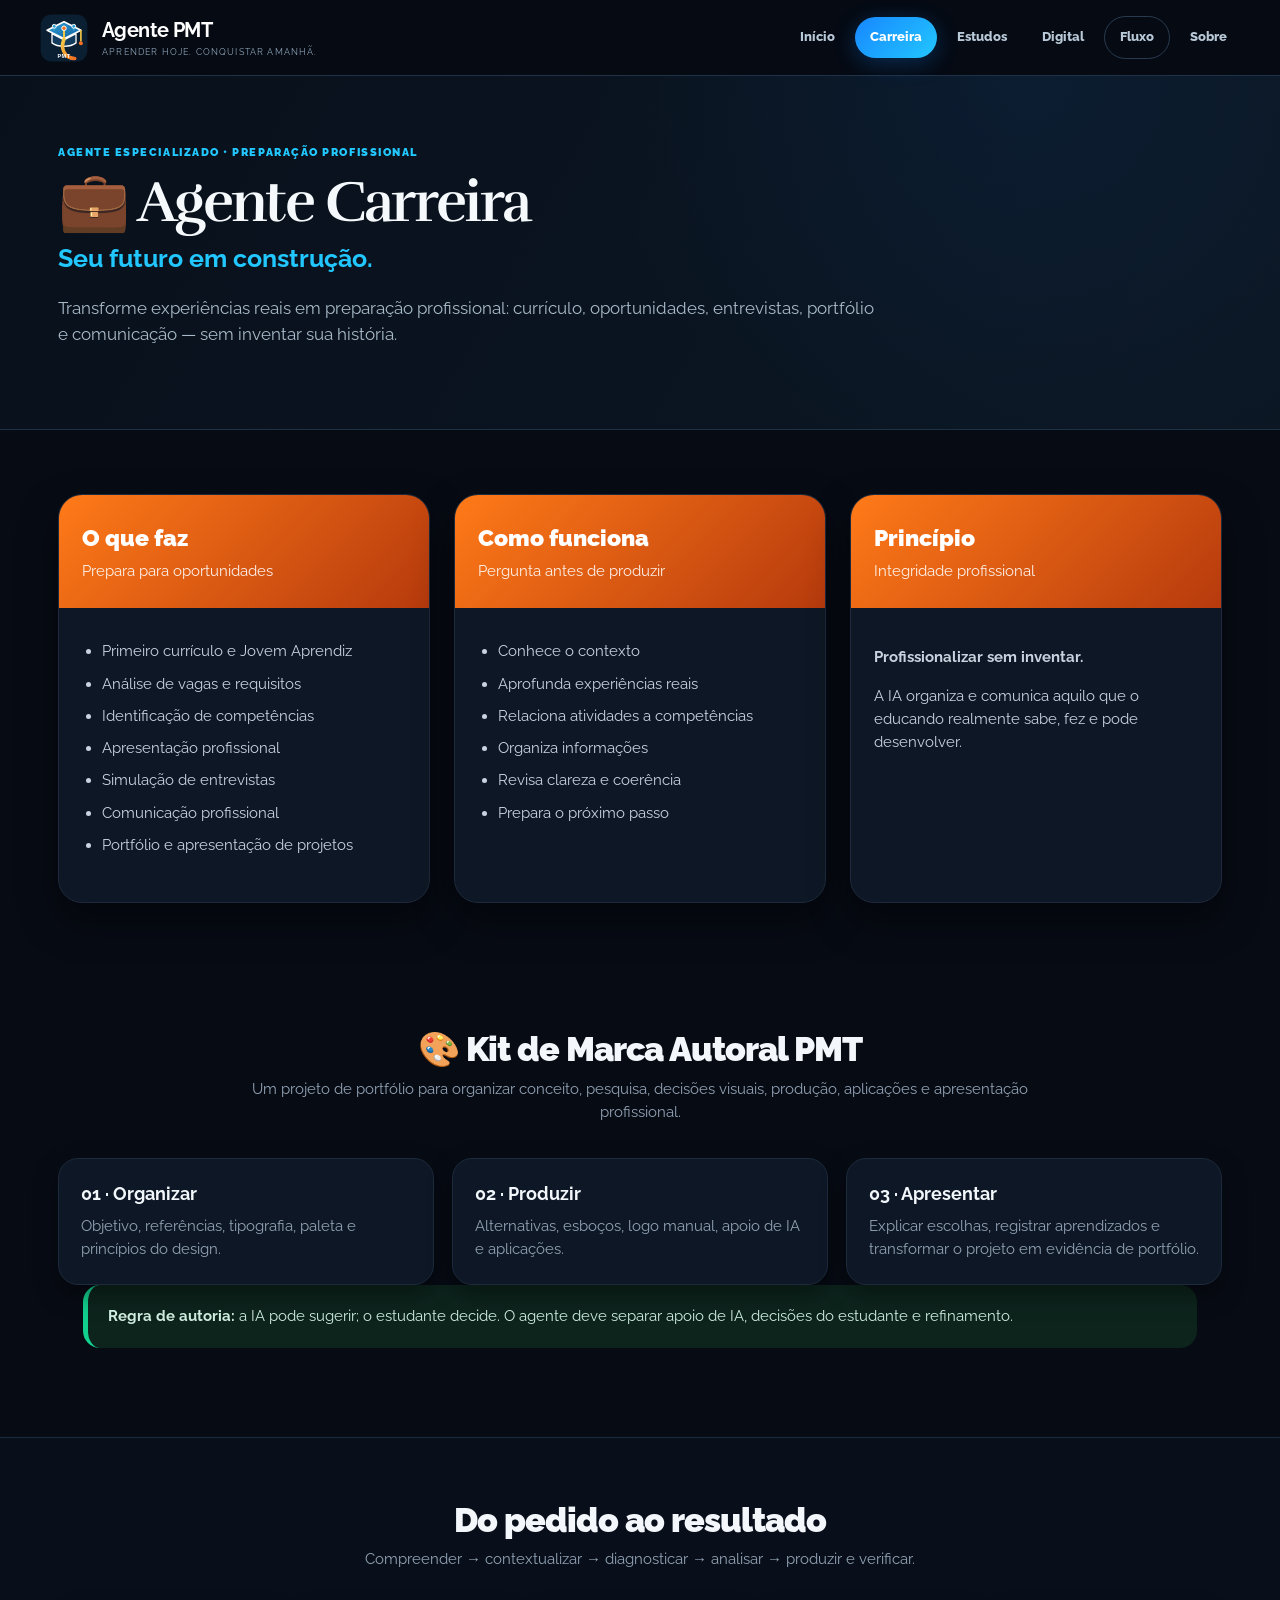
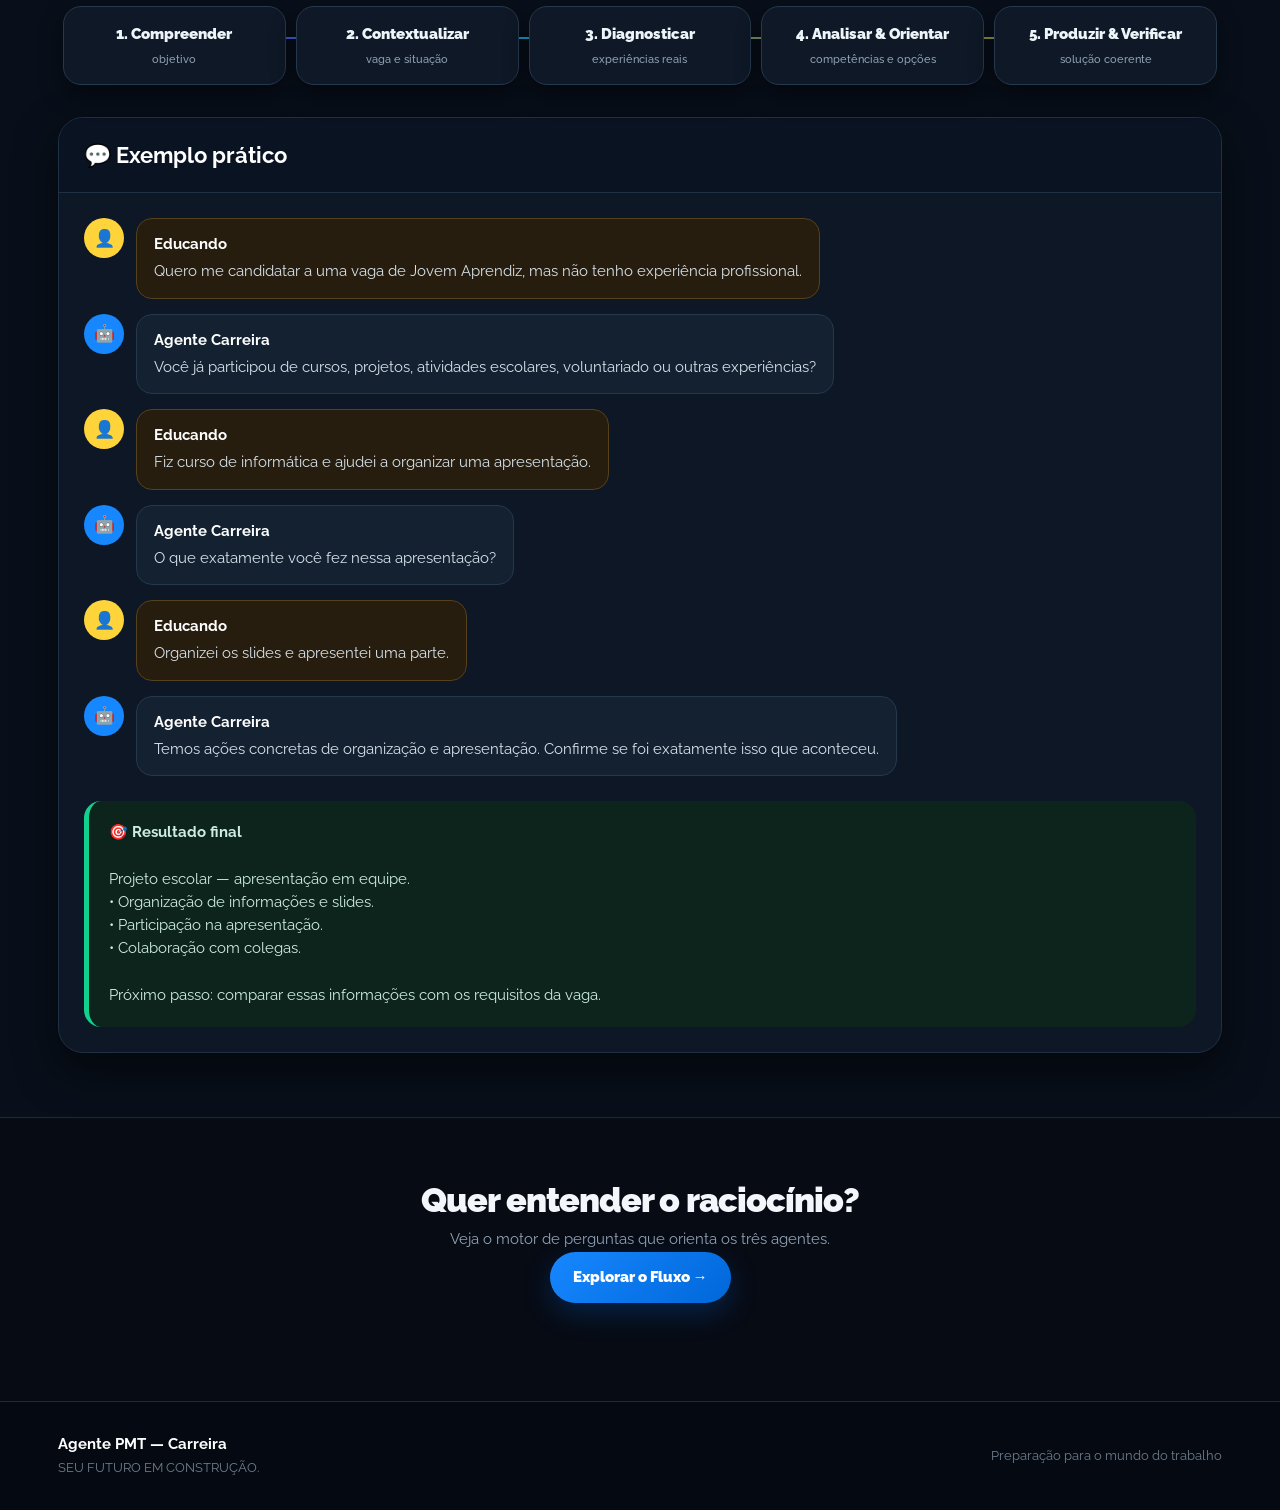
==== commit 466b45db: "Add Kit de Marca to Career Agent interface" ====
--- a/carreira.html
+++ b/carreira.html
@@ -1 +1 @@
-<!doctype html><html lang="pt-BR"><head><meta charset="utf-8"><meta name="viewport" content="width=device-width,initial-scale=1"><title>Agente PMT — Carreira</title><link rel="stylesheet" href="styles.css"></head><body><div class="app"><header class="topbar"><a class="brand-link" href="index.html"><div class="brand"><div class="logo-mark"><img src="logo-pmt.svg" alt="Logo Agente PMT"></div><div><strong>Agente PMT</strong><small>APRENDER HOJE. CONQUISTAR AMANHÃ.</small></div></div></a><nav class="nav"><a href="index.html">Início</a><a class="active" href="carreira.html">Carreira</a><a href="estudos.html">Estudos</a><a href="digital.html">Digital</a><a class="flow-link" href="fluxo.html">Fluxo</a><a href="index.html#sobre">Sobre</a></nav></header><main><section class="page-hero"><span class="eyebrow">Agente especializado • preparação profissional</span><h1>💼 Agente Carreira</h1><h2>Seu futuro em construção.</h2><p>Transforme experiências reais em preparação profissional: currículo, oportunidades, entrevistas e comunicação — sem inventar sua história.</p></section><section class="section"><div class="agents"><article class="agent-card reveal"><div class="agent-head career"><h3>O que faz</h3><p>Prepara para oportunidades</p></div><div class="agent-body"><ul><li>Primeiro currículo e Jovem Aprendiz</li><li>Análise de vagas e requisitos</li><li>Identificação de competências</li><li>Apresentação profissional</li><li>Simulação de entrevistas</li><li>Comunicação profissional</li></ul></div></article><article class="agent-card reveal"><div class="agent-head career"><h3>Como funciona</h3><p>Pergunta antes de produzir</p></div><div class="agent-body"><ul><li>Conhece o contexto</li><li>Aprofunda experiências reais</li><li>Relaciona atividades a competências</li><li>Organiza informações</li><li>Revisa clareza e coerência</li><li>Prepara o próximo passo</li></ul></div></article><article class="agent-card reveal"><div class="agent-head career"><h3>Princípio</h3><p>Integridade profissional</p></div><div class="agent-body"><p><strong>Profissionalizar sem inventar.</strong></p><p>A IA organiza e comunica aquilo que o educando realmente sabe, fez e pode desenvolver.</p></div></article></div></section><section class="section workflow"><div class="section-title"><h2>Do pedido ao resultado</h2><p>Compreender → contextualizar → diagnosticar → analisar → produzir e verificar.</p></div><div class="flow"><div class="flow-step">1. Compreender<span>objetivo</span></div><div class="flow-step">2. Contextualizar<span>vaga e situação</span></div><div class="flow-step">3. Diagnosticar<span>experiências reais</span></div><div class="flow-step">4. Analisar & Orientar<span>competências e opções</span></div><div class="flow-step">5. Produzir & Verificar<span>solução coerente</span></div></div><div class="example"><div class="example-title"><h2>💬 Exemplo prático</h2></div><div class="chat"><div class="msg user"><div class="avatar">👤</div><div class="bubble"><strong>Educando</strong>Quero me candidatar a uma vaga de Jovem Aprendiz, mas não tenho experiência profissional.</div></div><div class="msg agent"><div class="avatar">🤖</div><div class="bubble"><strong>Agente Carreira</strong>Você já participou de cursos, projetos, atividades escolares, voluntariado ou outras experiências?</div></div><div class="msg user"><div class="avatar">👤</div><div class="bubble"><strong>Educando</strong>Fiz curso de informática e ajudei a organizar uma apresentação.</div></div><div class="msg agent"><div class="avatar">🤖</div><div class="bubble"><strong>Agente Carreira</strong>O que exatamente você fez nessa apresentação?</div></div><div class="msg user"><div class="avatar">👤</div><div class="bubble"><strong>Educando</strong>Organizei os slides e apresentei uma parte.</div></div><div class="msg agent"><div class="avatar">🤖</div><div class="bubble"><strong>Agente Carreira</strong>Temos ações concretas de organização e apresentação. Confirme se foi exatamente isso que aconteceu.</div></div></div><div class="result"><strong>🎯 Resultado final</strong><br><br>Projeto escolar — apresentação em equipe.<br>• Organização de informações e slides.<br>• Participação na apresentação.<br>• Colaboração com colegas.<br><br>Próximo passo: comparar essas informações com os requisitos da vaga.</div></div></section><section class="section"><div class="section-title"><h2>Quer entender o raciocínio?</h2><p>Veja o motor de perguntas que orienta os três agentes.</p><a class="cta" href="fluxo.html">Explorar o Fluxo →</a></div></section></main><footer class="footer"><div><strong>Agente PMT — Carreira</strong><br><small>SEU FUTURO EM CONSTRUÇÃO.</small></div><small>Preparação para o mundo do trabalho</small></footer></div><script src="app.js"></script></body></html>+<!doctype html><html lang="pt-BR"><head><meta charset="utf-8"><meta name="viewport" content="width=device-width,initial-scale=1"><title>Agente PMT — Carreira</title><link rel="stylesheet" href="styles.css"></head><body><div class="app"><header class="topbar"><a class="brand-link" href="index.html"><div class="brand"><div class="logo-mark"><img src="logo-pmt.svg" alt="Logo Agente PMT"></div><div><strong>Agente PMT</strong><small>APRENDER HOJE. CONQUISTAR AMANHÃ.</small></div></div></a><nav class="nav"><a href="index.html">Início</a><a class="active" href="carreira.html">Carreira</a><a href="estudos.html">Estudos</a><a href="digital.html">Digital</a><a class="flow-link" href="fluxo.html">Fluxo</a><a href="index.html#sobre">Sobre</a></nav></header><main><section class="page-hero"><span class="eyebrow">Agente especializado • preparação profissional</span><h1>💼 Agente Carreira</h1><h2>Seu futuro em construção.</h2><p>Transforme experiências reais em preparação profissional: currículo, oportunidades, entrevistas, portfólio e comunicação — sem inventar sua história.</p></section><section class="section"><div class="agents"><article class="agent-card reveal"><div class="agent-head career"><h3>O que faz</h3><p>Prepara para oportunidades</p></div><div class="agent-body"><ul><li>Primeiro currículo e Jovem Aprendiz</li><li>Análise de vagas e requisitos</li><li>Identificação de competências</li><li>Apresentação profissional</li><li>Simulação de entrevistas</li><li>Comunicação profissional</li><li>Portfólio e apresentação de projetos</li></ul></div></article><article class="agent-card reveal"><div class="agent-head career"><h3>Como funciona</h3><p>Pergunta antes de produzir</p></div><div class="agent-body"><ul><li>Conhece o contexto</li><li>Aprofunda experiências reais</li><li>Relaciona atividades a competências</li><li>Organiza informações</li><li>Revisa clareza e coerência</li><li>Prepara o próximo passo</li></ul></div></article><article class="agent-card reveal"><div class="agent-head career"><h3>Princípio</h3><p>Integridade profissional</p></div><div class="agent-body"><p><strong>Profissionalizar sem inventar.</strong></p><p>A IA organiza e comunica aquilo que o educando realmente sabe, fez e pode desenvolver.</p></div></article></div></section><section class="section"><div class="section-title"><h2>🎨 Kit de Marca Autoral PMT</h2><p>Um projeto de portfólio para organizar conceito, pesquisa, decisões visuais, produção, aplicações e apresentação profissional.</p></div><div class="mini-grid"><div class="info-box"><h3>01 · Organizar</h3><p>Objetivo, referências, tipografia, paleta e princípios do design.</p></div><div class="info-box"><h3>02 · Produzir</h3><p>Alternativas, esboços, logo manual, apoio de IA e aplicações.</p></div><div class="info-box"><h3>03 · Apresentar</h3><p>Explicar escolhas, registrar aprendizados e transformar o projeto em evidência de portfólio.</p></div></div><div class="result"><strong>Regra de autoria:</strong> a IA pode sugerir; o estudante decide. O agente deve separar apoio de IA, decisões do estudante e refinamento.</div></section><section class="section workflow"><div class="section-title"><h2>Do pedido ao resultado</h2><p>Compreender → contextualizar → diagnosticar → analisar → produzir e verificar.</p></div><div class="flow"><div class="flow-step">1. Compreender<span>objetivo</span></div><div class="flow-step">2. Contextualizar<span>vaga e situação</span></div><div class="flow-step">3. Diagnosticar<span>experiências reais</span></div><div class="flow-step">4. Analisar & Orientar<span>competências e opções</span></div><div class="flow-step">5. Produzir & Verificar<span>solução coerente</span></div></div><div class="example"><div class="example-title"><h2>💬 Exemplo prático</h2></div><div class="chat"><div class="msg user"><div class="avatar">👤</div><div class="bubble"><strong>Educando</strong>Quero me candidatar a uma vaga de Jovem Aprendiz, mas não tenho experiência profissional.</div></div><div class="msg agent"><div class="avatar">🤖</div><div class="bubble"><strong>Agente Carreira</strong>Você já participou de cursos, projetos, atividades escolares, voluntariado ou outras experiências?</div></div><div class="msg user"><div class="avatar">👤</div><div class="bubble"><strong>Educando</strong>Fiz curso de informática e ajudei a organizar uma apresentação.</div></div><div class="msg agent"><div class="avatar">🤖</div><div class="bubble"><strong>Agente Carreira</strong>O que exatamente você fez nessa apresentação?</div></div><div class="msg user"><div class="avatar">👤</div><div class="bubble"><strong>Educando</strong>Organizei os slides e apresentei uma parte.</div></div><div class="msg agent"><div class="avatar">🤖</div><div class="bubble"><strong>Agente Carreira</strong>Temos ações concretas de organização e apresentação. Confirme se foi exatamente isso que aconteceu.</div></div></div><div class="result"><strong>🎯 Resultado final</strong><br><br>Projeto escolar — apresentação em equipe.<br>• Organização de informações e slides.<br>• Participação na apresentação.<br>• Colaboração com colegas.<br><br>Próximo passo: comparar essas informações com os requisitos da vaga.</div></div></section><section class="section"><div class="section-title"><h2>Quer entender o raciocínio?</h2><p>Veja o motor de perguntas que orienta os três agentes.</p><a class="cta" href="fluxo.html">Explorar o Fluxo →</a></div></section></main><footer class="footer"><div><strong>Agente PMT — Carreira</strong><br><small>SEU FUTURO EM CONSTRUÇÃO.</small></div><small>Preparação para o mundo do trabalho</small></footer></div><script src="app.js"></script></body></html>
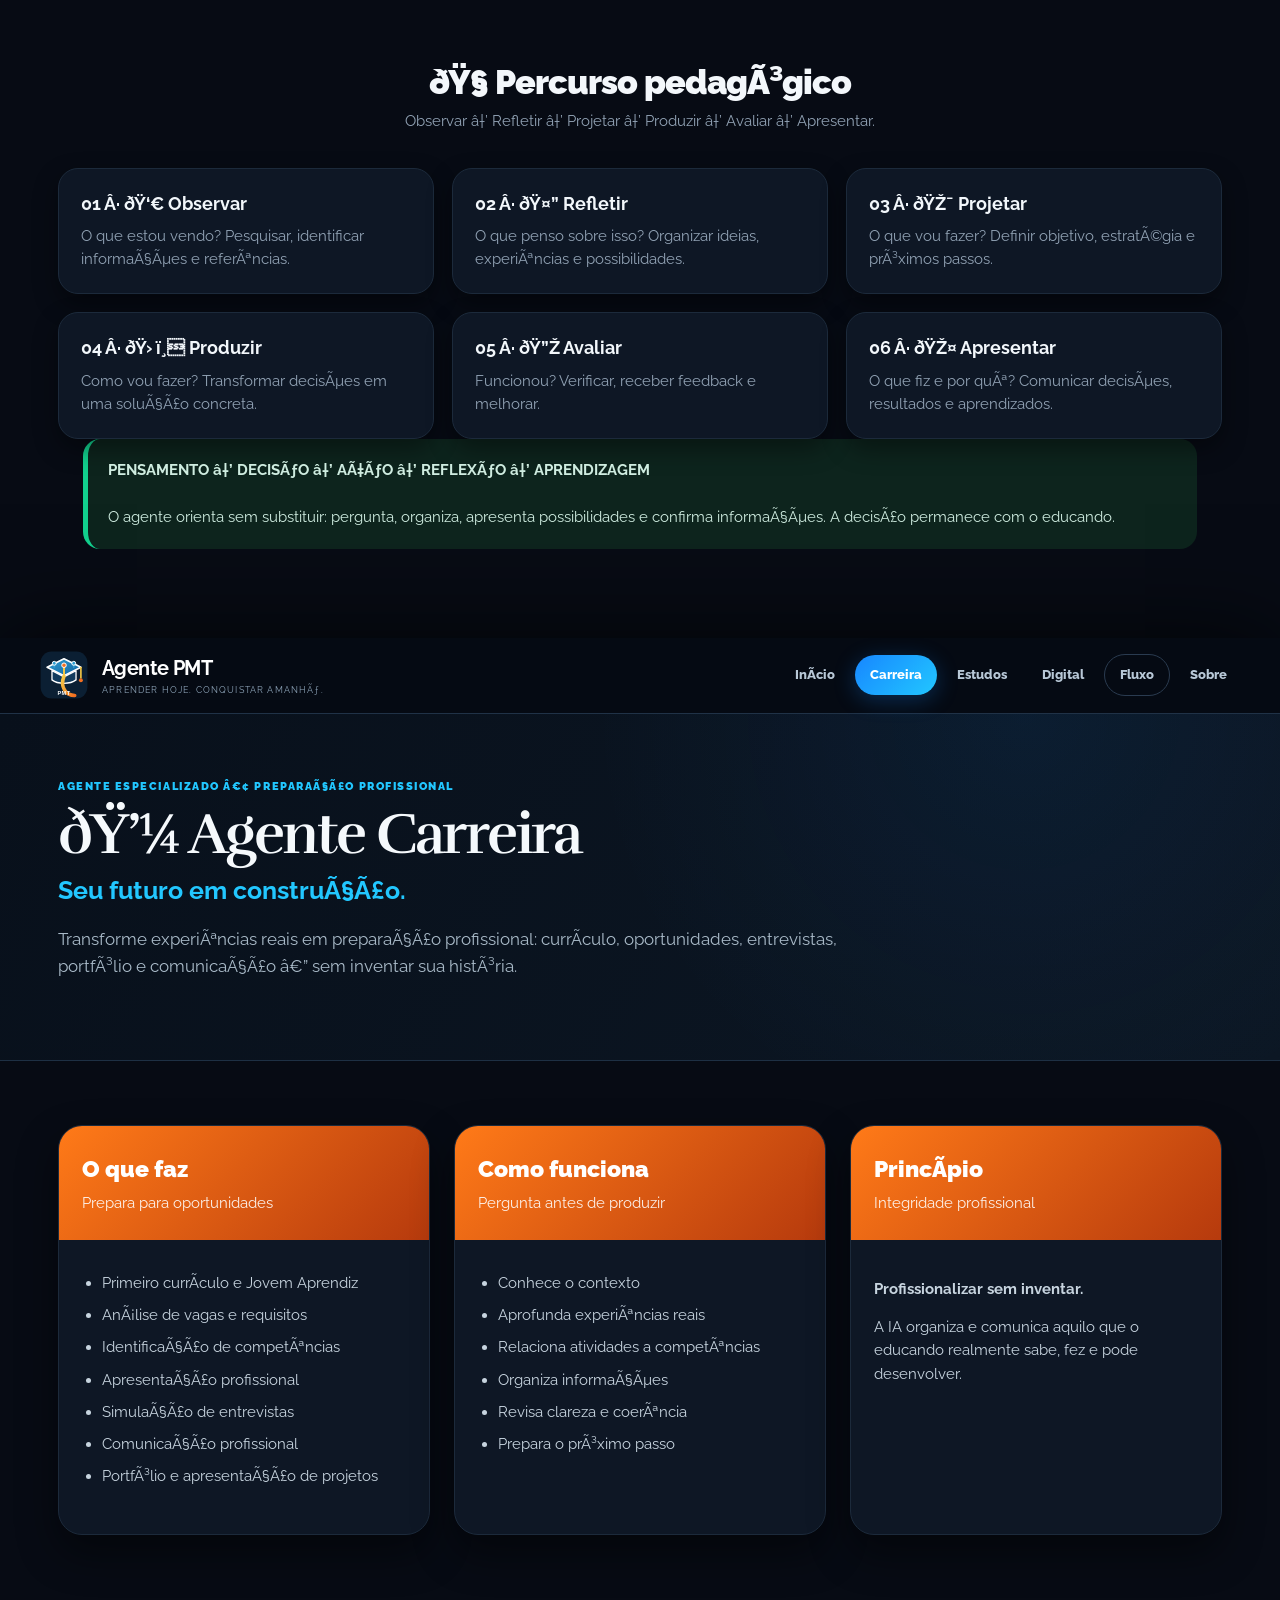
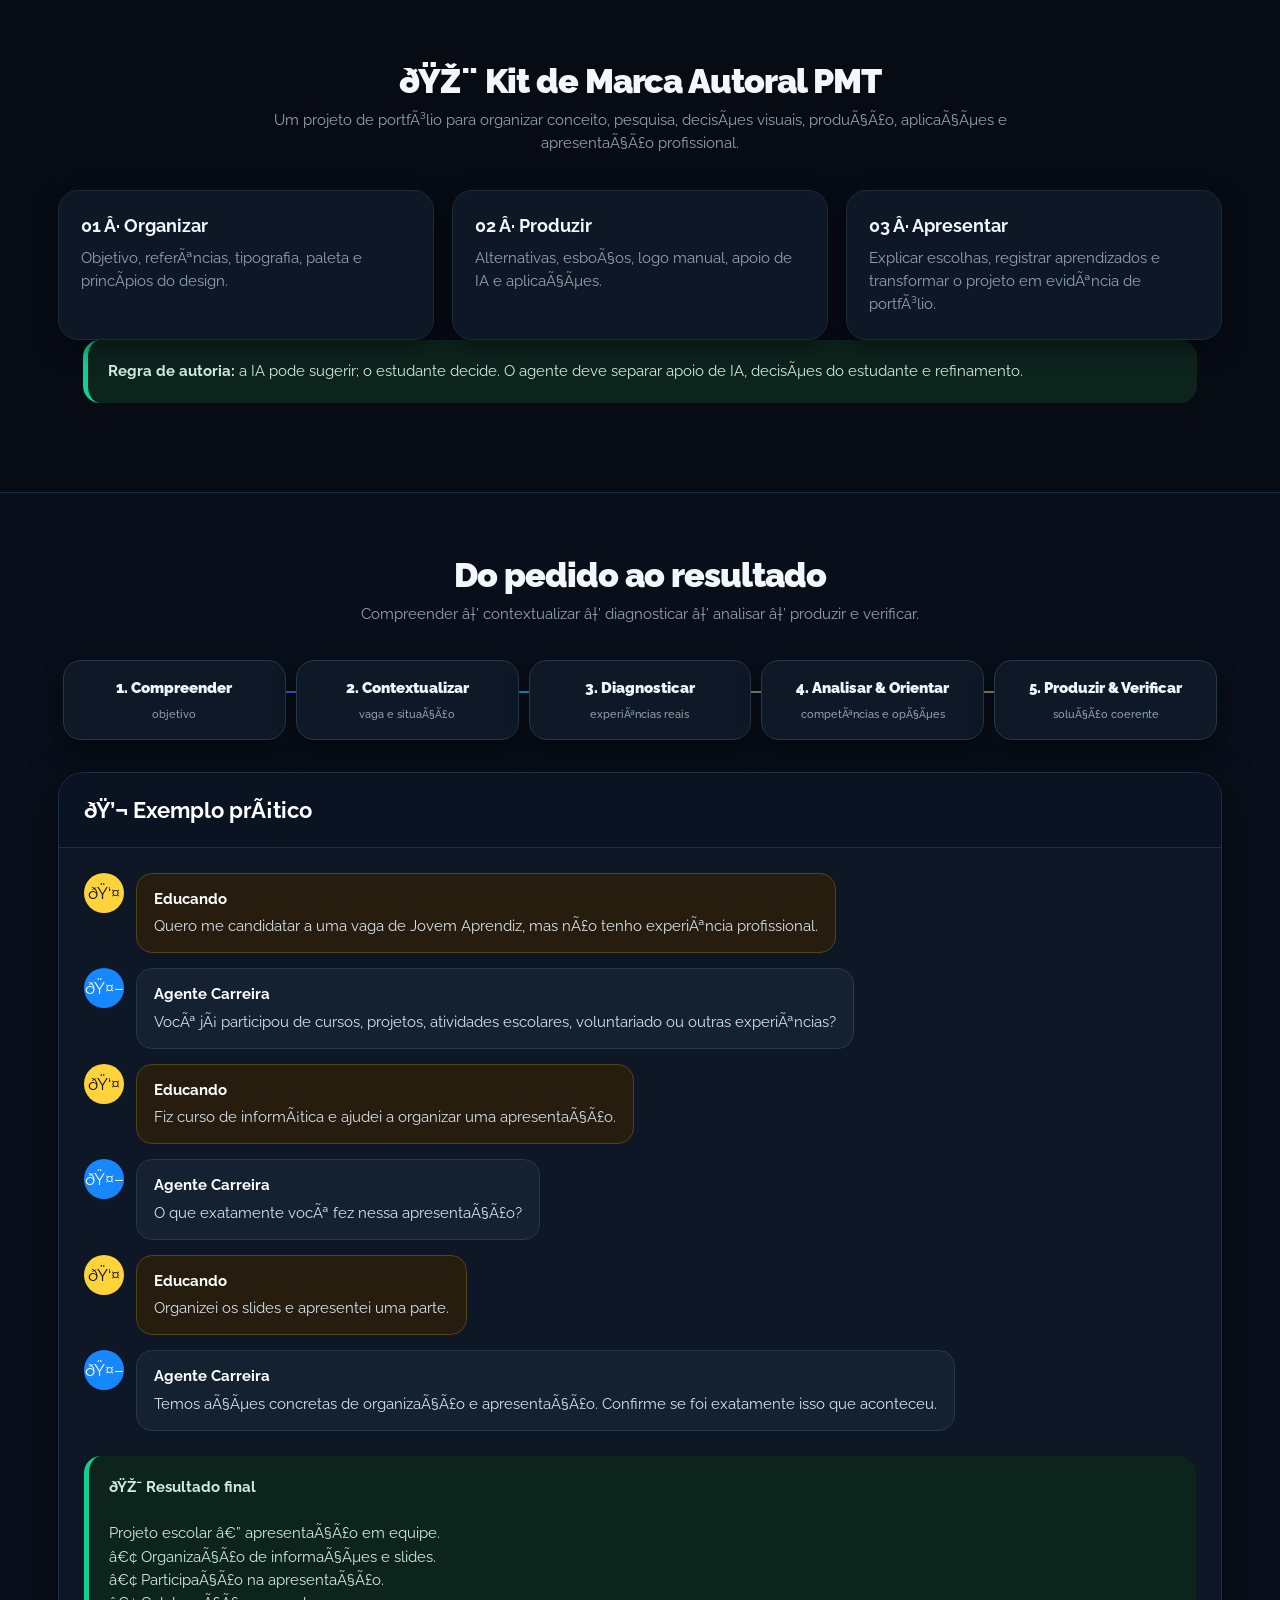
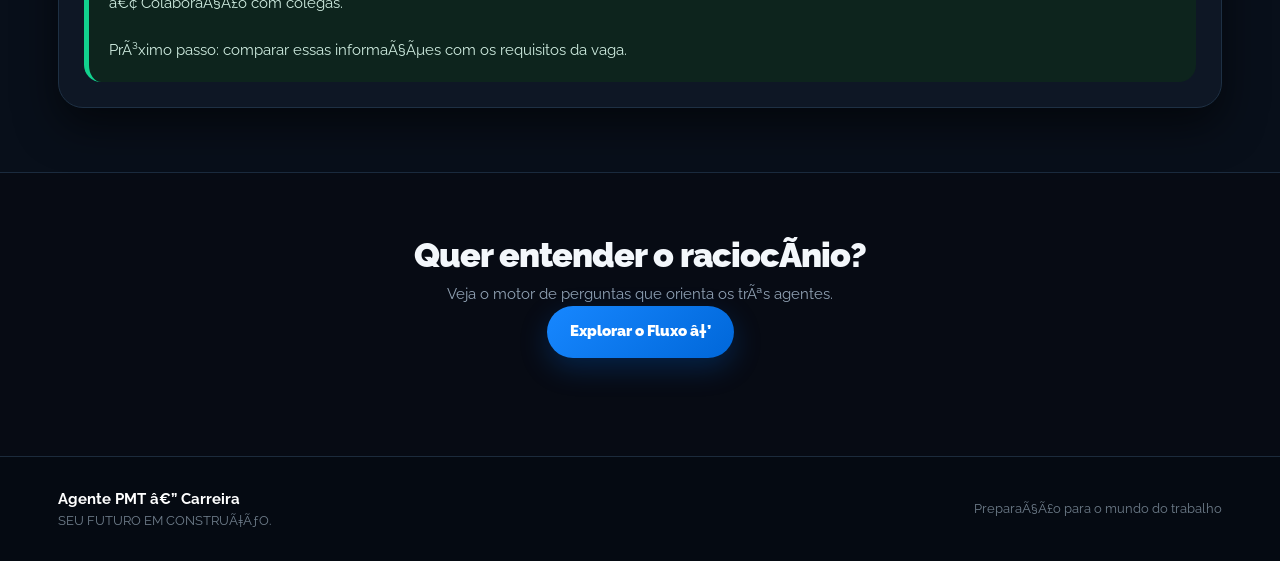
==== commit 4f8f7f8a: "Clarify pedagogical journey in Career Agent" ====
--- a/carreira.html
+++ b/carreira.html
@@ -1 +1,3 @@
+<!-- PERCURSO PEDAGOGICO -->
+<section class="section"><div class="section-title"><h2>🧭 Percurso pedagógico</h2><p>Observar → Refletir → Projetar → Produzir → Avaliar → Apresentar.</p></div><div class="mini-grid"><div class="info-box"><h3>01 · 👀 Observar</h3><p>O que estou vendo? Pesquisar, identificar informações e referências.</p></div><div class="info-box"><h3>02 · 🤔 Refletir</h3><p>O que penso sobre isso? Organizar ideias, experiências e possibilidades.</p></div><div class="info-box"><h3>03 · 🎯 Projetar</h3><p>O que vou fazer? Definir objetivo, estratégia e próximos passos.</p></div><div class="info-box"><h3>04 · 🛠️ Produzir</h3><p>Como vou fazer? Transformar decisões em uma solução concreta.</p></div><div class="info-box"><h3>05 · 🔎 Avaliar</h3><p>Funcionou? Verificar, receber feedback e melhorar.</p></div><div class="info-box"><h3>06 · 🎤 Apresentar</h3><p>O que fiz e por quê? Comunicar decisões, resultados e aprendizados.</p></div></div><div class="result"><strong>PENSAMENTO → DECISÃO → AÇÃO → REFLEXÃO → APRENDIZAGEM</strong><br><br>O agente orienta sem substituir: pergunta, organiza, apresenta possibilidades e confirma informações. A decisão permanece com o educando.</div></section>
 <!doctype html><html lang="pt-BR"><head><meta charset="utf-8"><meta name="viewport" content="width=device-width,initial-scale=1"><title>Agente PMT — Carreira</title><link rel="stylesheet" href="styles.css"></head><body><div class="app"><header class="topbar"><a class="brand-link" href="index.html"><div class="brand"><div class="logo-mark"><img src="logo-pmt.svg" alt="Logo Agente PMT"></div><div><strong>Agente PMT</strong><small>APRENDER HOJE. CONQUISTAR AMANHÃ.</small></div></div></a><nav class="nav"><a href="index.html">Início</a><a class="active" href="carreira.html">Carreira</a><a href="estudos.html">Estudos</a><a href="digital.html">Digital</a><a class="flow-link" href="fluxo.html">Fluxo</a><a href="index.html#sobre">Sobre</a></nav></header><main><section class="page-hero"><span class="eyebrow">Agente especializado • preparação profissional</span><h1>💼 Agente Carreira</h1><h2>Seu futuro em construção.</h2><p>Transforme experiências reais em preparação profissional: currículo, oportunidades, entrevistas, portfólio e comunicação — sem inventar sua história.</p></section><section class="section"><div class="agents"><article class="agent-card reveal"><div class="agent-head career"><h3>O que faz</h3><p>Prepara para oportunidades</p></div><div class="agent-body"><ul><li>Primeiro currículo e Jovem Aprendiz</li><li>Análise de vagas e requisitos</li><li>Identificação de competências</li><li>Apresentação profissional</li><li>Simulação de entrevistas</li><li>Comunicação profissional</li><li>Portfólio e apresentação de projetos</li></ul></div></article><article class="agent-card reveal"><div class="agent-head career"><h3>Como funciona</h3><p>Pergunta antes de produzir</p></div><div class="agent-body"><ul><li>Conhece o contexto</li><li>Aprofunda experiências reais</li><li>Relaciona atividades a competências</li><li>Organiza informações</li><li>Revisa clareza e coerência</li><li>Prepara o próximo passo</li></ul></div></article><article class="agent-card reveal"><div class="agent-head career"><h3>Princípio</h3><p>Integridade profissional</p></div><div class="agent-body"><p><strong>Profissionalizar sem inventar.</strong></p><p>A IA organiza e comunica aquilo que o educando realmente sabe, fez e pode desenvolver.</p></div></article></div></section><section class="section"><div class="section-title"><h2>🎨 Kit de Marca Autoral PMT</h2><p>Um projeto de portfólio para organizar conceito, pesquisa, decisões visuais, produção, aplicações e apresentação profissional.</p></div><div class="mini-grid"><div class="info-box"><h3>01 · Organizar</h3><p>Objetivo, referências, tipografia, paleta e princípios do design.</p></div><div class="info-box"><h3>02 · Produzir</h3><p>Alternativas, esboços, logo manual, apoio de IA e aplicações.</p></div><div class="info-box"><h3>03 · Apresentar</h3><p>Explicar escolhas, registrar aprendizados e transformar o projeto em evidência de portfólio.</p></div></div><div class="result"><strong>Regra de autoria:</strong> a IA pode sugerir; o estudante decide. O agente deve separar apoio de IA, decisões do estudante e refinamento.</div></section><section class="section workflow"><div class="section-title"><h2>Do pedido ao resultado</h2><p>Compreender → contextualizar → diagnosticar → analisar → produzir e verificar.</p></div><div class="flow"><div class="flow-step">1. Compreender<span>objetivo</span></div><div class="flow-step">2. Contextualizar<span>vaga e situação</span></div><div class="flow-step">3. Diagnosticar<span>experiências reais</span></div><div class="flow-step">4. Analisar & Orientar<span>competências e opções</span></div><div class="flow-step">5. Produzir & Verificar<span>solução coerente</span></div></div><div class="example"><div class="example-title"><h2>💬 Exemplo prático</h2></div><div class="chat"><div class="msg user"><div class="avatar">👤</div><div class="bubble"><strong>Educando</strong>Quero me candidatar a uma vaga de Jovem Aprendiz, mas não tenho experiência profissional.</div></div><div class="msg agent"><div class="avatar">🤖</div><div class="bubble"><strong>Agente Carreira</strong>Você já participou de cursos, projetos, atividades escolares, voluntariado ou outras experiências?</div></div><div class="msg user"><div class="avatar">👤</div><div class="bubble"><strong>Educando</strong>Fiz curso de informática e ajudei a organizar uma apresentação.</div></div><div class="msg agent"><div class="avatar">🤖</div><div class="bubble"><strong>Agente Carreira</strong>O que exatamente você fez nessa apresentação?</div></div><div class="msg user"><div class="avatar">👤</div><div class="bubble"><strong>Educando</strong>Organizei os slides e apresentei uma parte.</div></div><div class="msg agent"><div class="avatar">🤖</div><div class="bubble"><strong>Agente Carreira</strong>Temos ações concretas de organização e apresentação. Confirme se foi exatamente isso que aconteceu.</div></div></div><div class="result"><strong>🎯 Resultado final</strong><br><br>Projeto escolar — apresentação em equipe.<br>• Organização de informações e slides.<br>• Participação na apresentação.<br>• Colaboração com colegas.<br><br>Próximo passo: comparar essas informações com os requisitos da vaga.</div></div></section><section class="section"><div class="section-title"><h2>Quer entender o raciocínio?</h2><p>Veja o motor de perguntas que orienta os três agentes.</p><a class="cta" href="fluxo.html">Explorar o Fluxo →</a></div></section></main><footer class="footer"><div><strong>Agente PMT — Carreira</strong><br><small>SEU FUTURO EM CONSTRUÇÃO.</small></div><small>Preparação para o mundo do trabalho</small></footer></div><script src="app.js"></script></body></html>
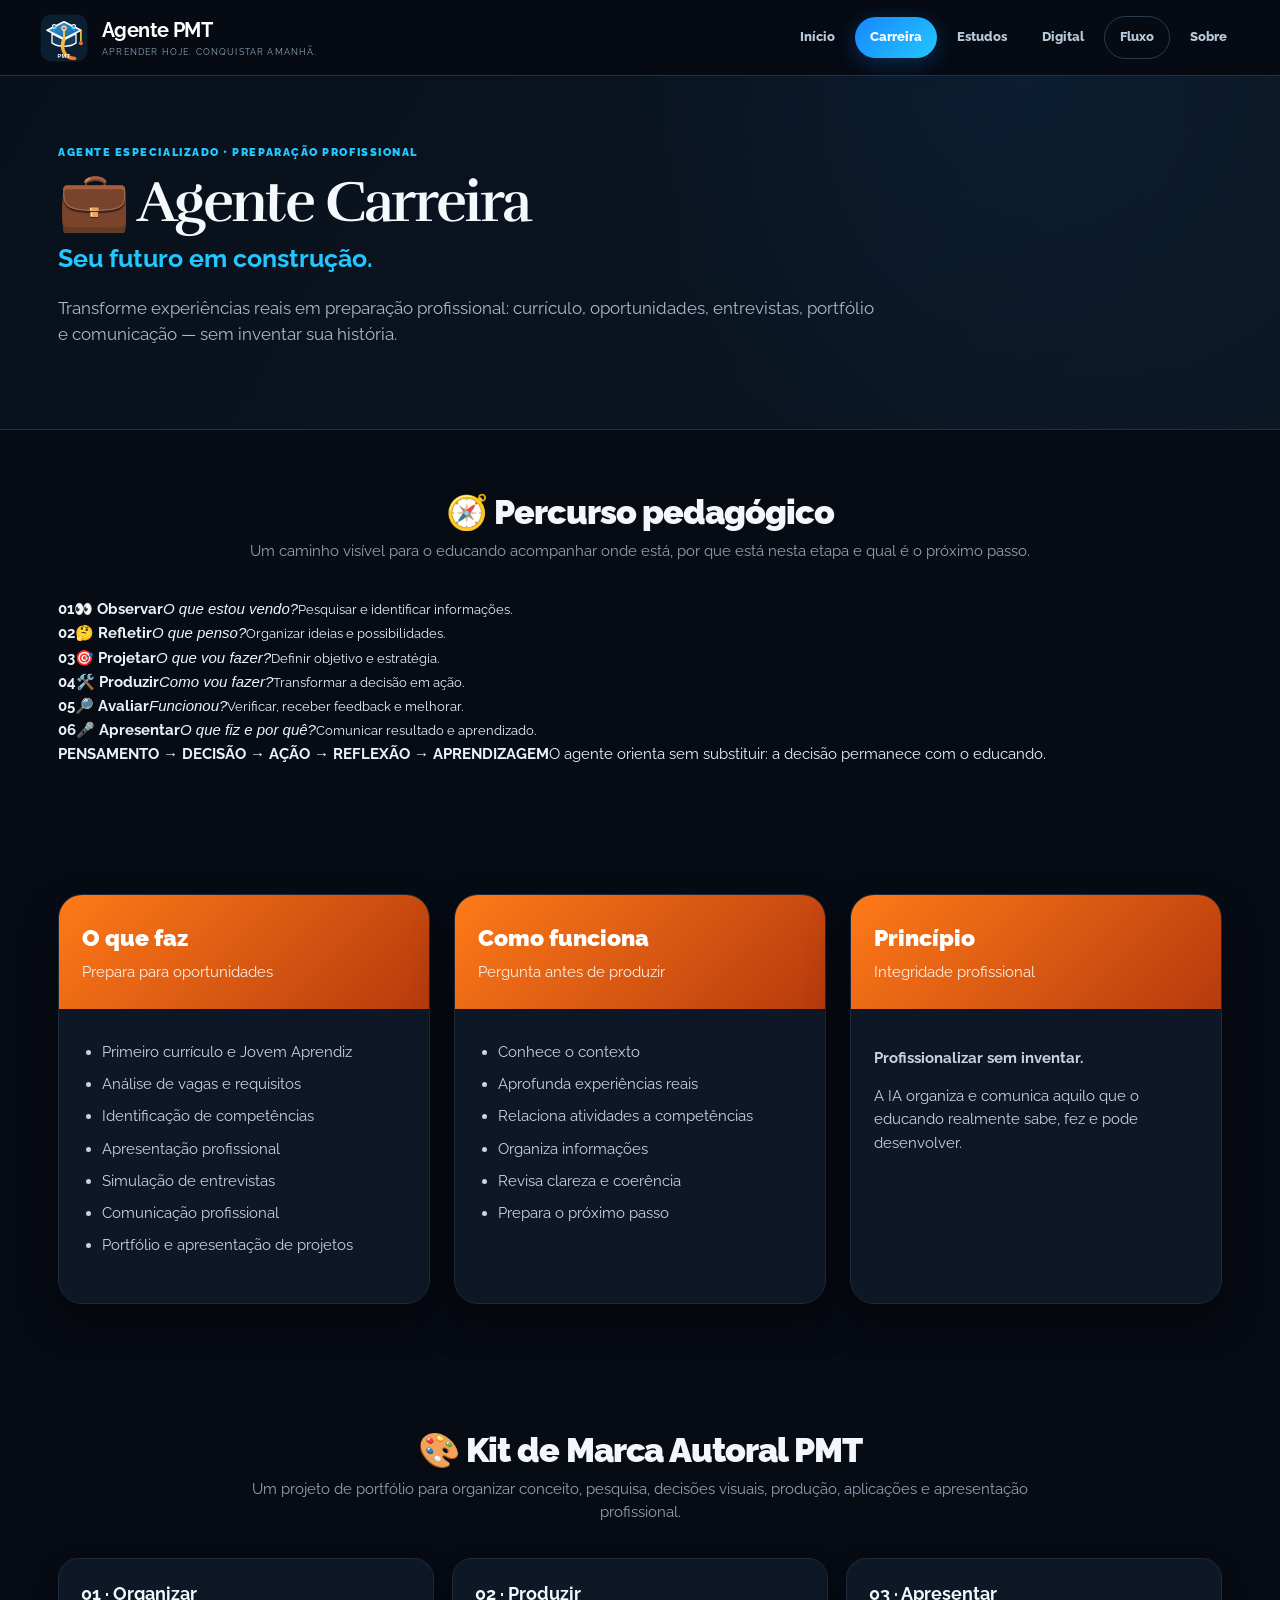
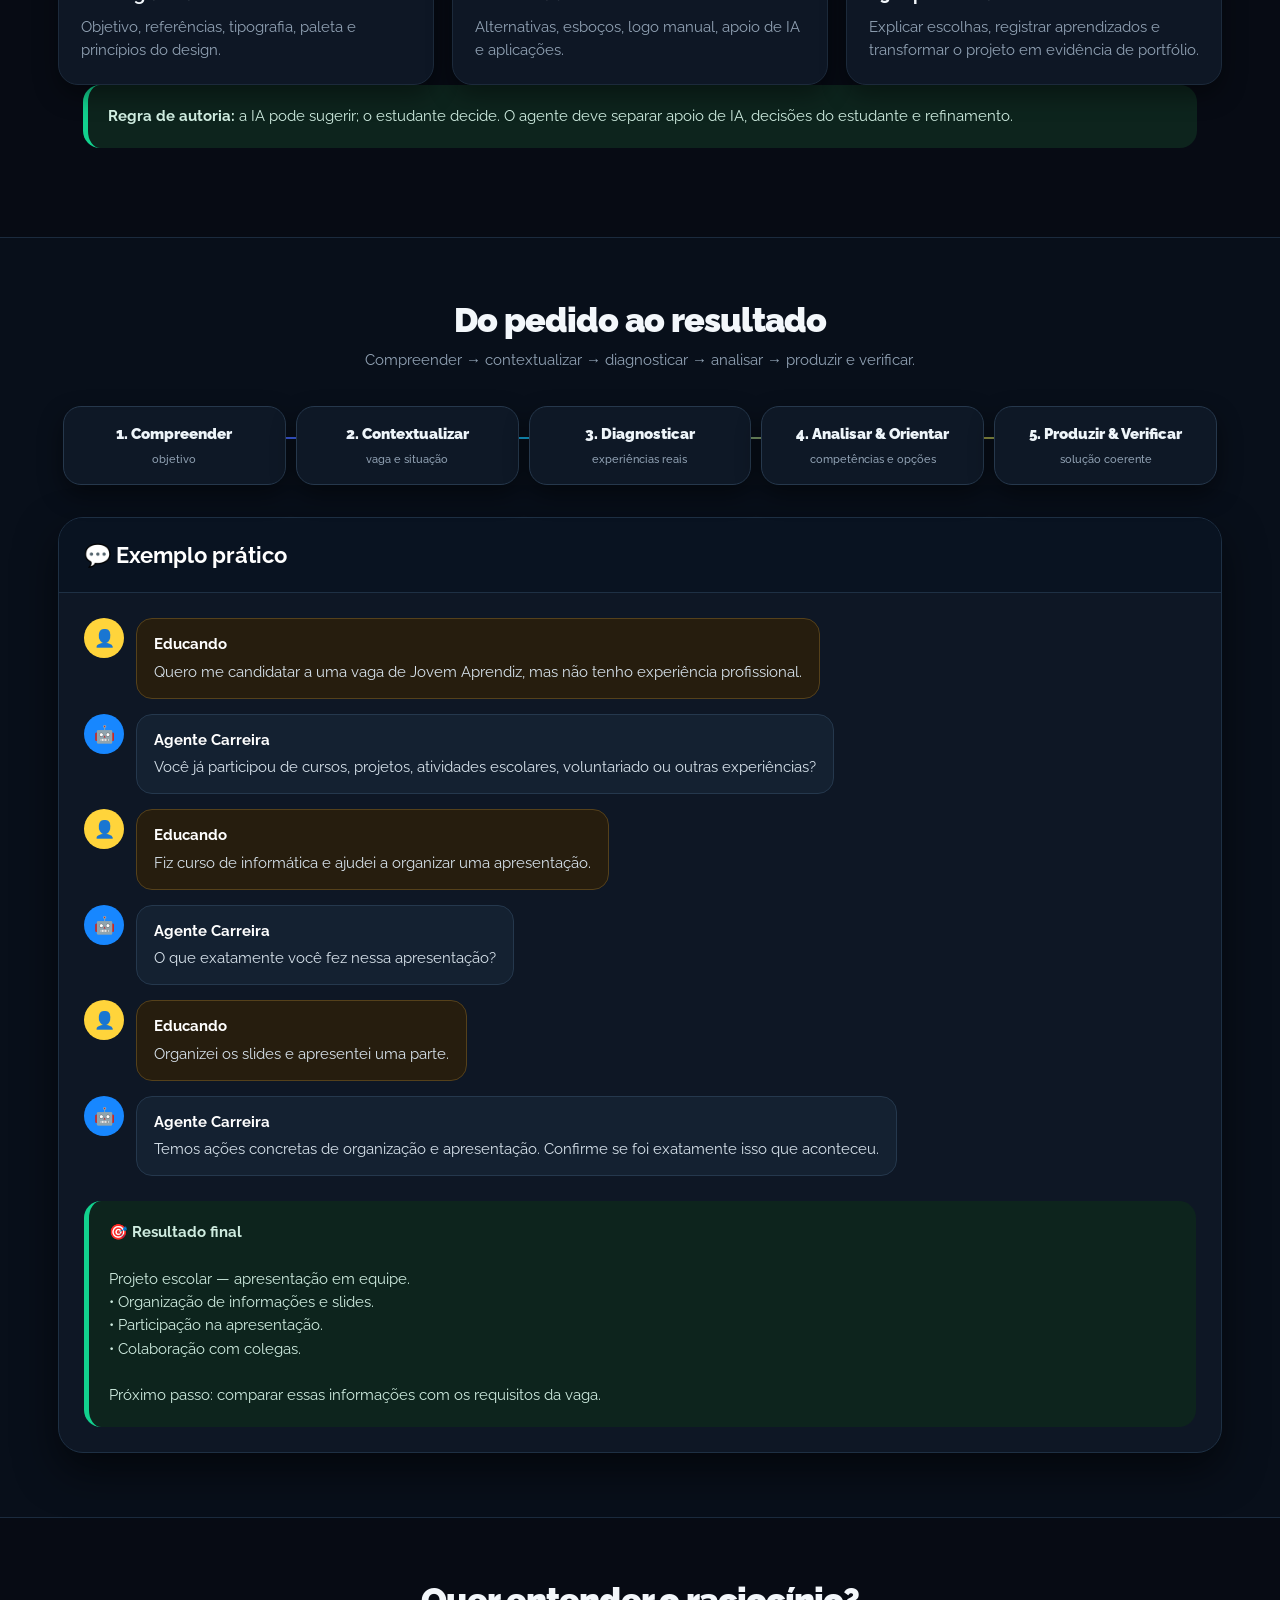
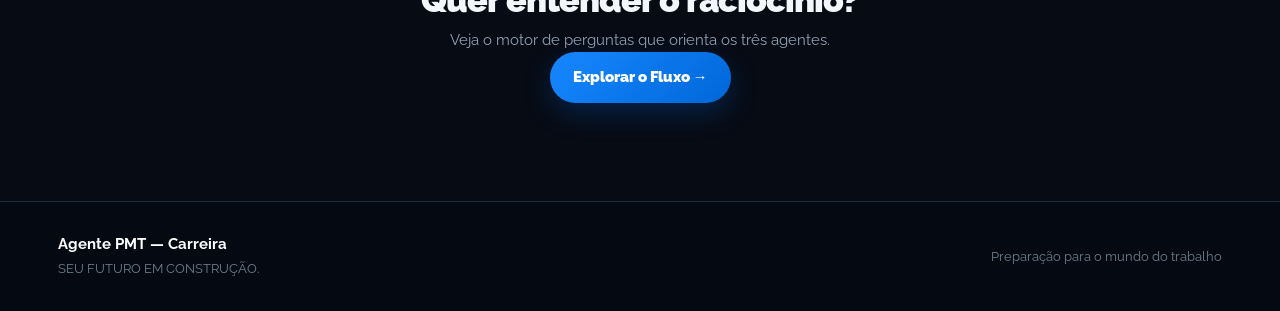
==== commit 39a7421d: "Improve pedagogical journey clarity" ====
--- a/carreira.html
+++ b/carreira.html
@@ -1,3 +1 @@
-<!-- PERCURSO PEDAGOGICO -->
-<section class="section"><div class="section-title"><h2>🧭 Percurso pedagógico</h2><p>Observar → Refletir → Projetar → Produzir → Avaliar → Apresentar.</p></div><div class="mini-grid"><div class="info-box"><h3>01 · 👀 Observar</h3><p>O que estou vendo? Pesquisar, identificar informações e referências.</p></div><div class="info-box"><h3>02 · 🤔 Refletir</h3><p>O que penso sobre isso? Organizar ideias, experiências e possibilidades.</p></div><div class="info-box"><h3>03 · 🎯 Projetar</h3><p>O que vou fazer? Definir objetivo, estratégia e próximos passos.</p></div><div class="info-box"><h3>04 · 🛠️ Produzir</h3><p>Como vou fazer? Transformar decisões em uma solução concreta.</p></div><div class="info-box"><h3>05 · 🔎 Avaliar</h3><p>Funcionou? Verificar, receber feedback e melhorar.</p></div><div class="info-box"><h3>06 · 🎤 Apresentar</h3><p>O que fiz e por quê? Comunicar decisões, resultados e aprendizados.</p></div></div><div class="result"><strong>PENSAMENTO → DECISÃO → AÇÃO → REFLEXÃO → APRENDIZAGEM</strong><br><br>O agente orienta sem substituir: pergunta, organiza, apresenta possibilidades e confirma informações. A decisão permanece com o educando.</div></section>
-<!doctype html><html lang="pt-BR"><head><meta charset="utf-8"><meta name="viewport" content="width=device-width,initial-scale=1"><title>Agente PMT — Carreira</title><link rel="stylesheet" href="styles.css"></head><body><div class="app"><header class="topbar"><a class="brand-link" href="index.html"><div class="brand"><div class="logo-mark"><img src="logo-pmt.svg" alt="Logo Agente PMT"></div><div><strong>Agente PMT</strong><small>APRENDER HOJE. CONQUISTAR AMANHÃ.</small></div></div></a><nav class="nav"><a href="index.html">Início</a><a class="active" href="carreira.html">Carreira</a><a href="estudos.html">Estudos</a><a href="digital.html">Digital</a><a class="flow-link" href="fluxo.html">Fluxo</a><a href="index.html#sobre">Sobre</a></nav></header><main><section class="page-hero"><span class="eyebrow">Agente especializado • preparação profissional</span><h1>💼 Agente Carreira</h1><h2>Seu futuro em construção.</h2><p>Transforme experiências reais em preparação profissional: currículo, oportunidades, entrevistas, portfólio e comunicação — sem inventar sua história.</p></section><section class="section"><div class="agents"><article class="agent-card reveal"><div class="agent-head career"><h3>O que faz</h3><p>Prepara para oportunidades</p></div><div class="agent-body"><ul><li>Primeiro currículo e Jovem Aprendiz</li><li>Análise de vagas e requisitos</li><li>Identificação de competências</li><li>Apresentação profissional</li><li>Simulação de entrevistas</li><li>Comunicação profissional</li><li>Portfólio e apresentação de projetos</li></ul></div></article><article class="agent-card reveal"><div class="agent-head career"><h3>Como funciona</h3><p>Pergunta antes de produzir</p></div><div class="agent-body"><ul><li>Conhece o contexto</li><li>Aprofunda experiências reais</li><li>Relaciona atividades a competências</li><li>Organiza informações</li><li>Revisa clareza e coerência</li><li>Prepara o próximo passo</li></ul></div></article><article class="agent-card reveal"><div class="agent-head career"><h3>Princípio</h3><p>Integridade profissional</p></div><div class="agent-body"><p><strong>Profissionalizar sem inventar.</strong></p><p>A IA organiza e comunica aquilo que o educando realmente sabe, fez e pode desenvolver.</p></div></article></div></section><section class="section"><div class="section-title"><h2>🎨 Kit de Marca Autoral PMT</h2><p>Um projeto de portfólio para organizar conceito, pesquisa, decisões visuais, produção, aplicações e apresentação profissional.</p></div><div class="mini-grid"><div class="info-box"><h3>01 · Organizar</h3><p>Objetivo, referências, tipografia, paleta e princípios do design.</p></div><div class="info-box"><h3>02 · Produzir</h3><p>Alternativas, esboços, logo manual, apoio de IA e aplicações.</p></div><div class="info-box"><h3>03 · Apresentar</h3><p>Explicar escolhas, registrar aprendizados e transformar o projeto em evidência de portfólio.</p></div></div><div class="result"><strong>Regra de autoria:</strong> a IA pode sugerir; o estudante decide. O agente deve separar apoio de IA, decisões do estudante e refinamento.</div></section><section class="section workflow"><div class="section-title"><h2>Do pedido ao resultado</h2><p>Compreender → contextualizar → diagnosticar → analisar → produzir e verificar.</p></div><div class="flow"><div class="flow-step">1. Compreender<span>objetivo</span></div><div class="flow-step">2. Contextualizar<span>vaga e situação</span></div><div class="flow-step">3. Diagnosticar<span>experiências reais</span></div><div class="flow-step">4. Analisar & Orientar<span>competências e opções</span></div><div class="flow-step">5. Produzir & Verificar<span>solução coerente</span></div></div><div class="example"><div class="example-title"><h2>💬 Exemplo prático</h2></div><div class="chat"><div class="msg user"><div class="avatar">👤</div><div class="bubble"><strong>Educando</strong>Quero me candidatar a uma vaga de Jovem Aprendiz, mas não tenho experiência profissional.</div></div><div class="msg agent"><div class="avatar">🤖</div><div class="bubble"><strong>Agente Carreira</strong>Você já participou de cursos, projetos, atividades escolares, voluntariado ou outras experiências?</div></div><div class="msg user"><div class="avatar">👤</div><div class="bubble"><strong>Educando</strong>Fiz curso de informática e ajudei a organizar uma apresentação.</div></div><div class="msg agent"><div class="avatar">🤖</div><div class="bubble"><strong>Agente Carreira</strong>O que exatamente você fez nessa apresentação?</div></div><div class="msg user"><div class="avatar">👤</div><div class="bubble"><strong>Educando</strong>Organizei os slides e apresentei uma parte.</div></div><div class="msg agent"><div class="avatar">🤖</div><div class="bubble"><strong>Agente Carreira</strong>Temos ações concretas de organização e apresentação. Confirme se foi exatamente isso que aconteceu.</div></div></div><div class="result"><strong>🎯 Resultado final</strong><br><br>Projeto escolar — apresentação em equipe.<br>• Organização de informações e slides.<br>• Participação na apresentação.<br>• Colaboração com colegas.<br><br>Próximo passo: comparar essas informações com os requisitos da vaga.</div></div></section><section class="section"><div class="section-title"><h2>Quer entender o raciocínio?</h2><p>Veja o motor de perguntas que orienta os três agentes.</p><a class="cta" href="fluxo.html">Explorar o Fluxo →</a></div></section></main><footer class="footer"><div><strong>Agente PMT — Carreira</strong><br><small>SEU FUTURO EM CONSTRUÇÃO.</small></div><small>Preparação para o mundo do trabalho</small></footer></div><script src="app.js"></script></body></html>+<!doctype html><html lang="pt-BR"><head><meta charset="utf-8"><meta name="viewport" content="width=device-width,initial-scale=1"><title>Agente PMT — Carreira</title><link rel="stylesheet" href="styles.css"></head><body><div class="app"><header class="topbar"><a class="brand-link" href="index.html"><div class="brand"><div class="logo-mark"><img src="logo-pmt.svg" alt="Logo Agente PMT"></div><div><strong>Agente PMT</strong><small>APRENDER HOJE. CONQUISTAR AMANHÃ.</small></div></div></a><nav class="nav"><a href="index.html">Início</a><a class="active" href="carreira.html">Carreira</a><a href="estudos.html">Estudos</a><a href="digital.html">Digital</a><a class="flow-link" href="fluxo.html">Fluxo</a><a href="index.html#sobre">Sobre</a></nav></header><main><section class="page-hero"><span class="eyebrow">Agente especializado • preparação profissional</span><h1>💼 Agente Carreira</h1><h2>Seu futuro em construção.</h2><p>Transforme experiências reais em preparação profissional: currículo, oportunidades, entrevistas, portfólio e comunicação — sem inventar sua história.</p></section><section class="section pedagogical-journey"><div class="section-title"><h2>🧭 Percurso pedagógico</h2><p>Um caminho visível para o educando acompanhar onde está, por que está nesta etapa e qual é o próximo passo.</p></div><div class="journey-progress"><span class="journey-line"></span><div class="journey-item active"><b>01</b><strong>👀 Observar</strong><em>O que estou vendo?</em><small>Pesquisar e identificar informações.</small></div><div class="journey-item"><b>02</b><strong>🤔 Refletir</strong><em>O que penso?</em><small>Organizar ideias e possibilidades.</small></div><div class="journey-item"><b>03</b><strong>🎯 Projetar</strong><em>O que vou fazer?</em><small>Definir objetivo e estratégia.</small></div><div class="journey-item"><b>04</b><strong>🛠️ Produzir</strong><em>Como vou fazer?</em><small>Transformar a decisão em ação.</small></div><div class="journey-item"><b>05</b><strong>🔎 Avaliar</strong><em>Funcionou?</em><small>Verificar, receber feedback e melhorar.</small></div><div class="journey-item"><b>06</b><strong>🎤 Apresentar</strong><em>O que fiz e por quê?</em><small>Comunicar resultado e aprendizado.</small></div></div><div class="journey-footer"><strong>PENSAMENTO → DECISÃO → AÇÃO → REFLEXÃO → APRENDIZAGEM</strong><span>O agente orienta sem substituir: a decisão permanece com o educando.</span></div></section><section class="section"><div class="agents"><article class="agent-card reveal"><div class="agent-head career"><h3>O que faz</h3><p>Prepara para oportunidades</p></div><div class="agent-body"><ul><li>Primeiro currículo e Jovem Aprendiz</li><li>Análise de vagas e requisitos</li><li>Identificação de competências</li><li>Apresentação profissional</li><li>Simulação de entrevistas</li><li>Comunicação profissional</li><li>Portfólio e apresentação de projetos</li></ul></div></article><article class="agent-card reveal"><div class="agent-head career"><h3>Como funciona</h3><p>Pergunta antes de produzir</p></div><div class="agent-body"><ul><li>Conhece o contexto</li><li>Aprofunda experiências reais</li><li>Relaciona atividades a competências</li><li>Organiza informações</li><li>Revisa clareza e coerência</li><li>Prepara o próximo passo</li></ul></div></article><article class="agent-card reveal"><div class="agent-head career"><h3>Princípio</h3><p>Integridade profissional</p></div><div class="agent-body"><p><strong>Profissionalizar sem inventar.</strong></p><p>A IA organiza e comunica aquilo que o educando realmente sabe, fez e pode desenvolver.</p></div></article></div></section><section class="section"><div class="section-title"><h2>🎨 Kit de Marca Autoral PMT</h2><p>Um projeto de portfólio para organizar conceito, pesquisa, decisões visuais, produção, aplicações e apresentação profissional.</p></div><div class="mini-grid"><div class="info-box"><h3>01 · Organizar</h3><p>Objetivo, referências, tipografia, paleta e princípios do design.</p></div><div class="info-box"><h3>02 · Produzir</h3><p>Alternativas, esboços, logo manual, apoio de IA e aplicações.</p></div><div class="info-box"><h3>03 · Apresentar</h3><p>Explicar escolhas, registrar aprendizados e transformar o projeto em evidência de portfólio.</p></div></div><div class="result"><strong>Regra de autoria:</strong> a IA pode sugerir; o estudante decide. O agente deve separar apoio de IA, decisões do estudante e refinamento.</div></section><section class="section workflow"><div class="section-title"><h2>Do pedido ao resultado</h2><p>Compreender → contextualizar → diagnosticar → analisar → produzir e verificar.</p></div><div class="flow"><div class="flow-step">1. Compreender<span>objetivo</span></div><div class="flow-step">2. Contextualizar<span>vaga e situação</span></div><div class="flow-step">3. Diagnosticar<span>experiências reais</span></div><div class="flow-step">4. Analisar & Orientar<span>competências e opções</span></div><div class="flow-step">5. Produzir & Verificar<span>solução coerente</span></div></div><div class="example"><div class="example-title"><h2>💬 Exemplo prático</h2></div><div class="chat"><div class="msg user"><div class="avatar">👤</div><div class="bubble"><strong>Educando</strong>Quero me candidatar a uma vaga de Jovem Aprendiz, mas não tenho experiência profissional.</div></div><div class="msg agent"><div class="avatar">🤖</div><div class="bubble"><strong>Agente Carreira</strong>Você já participou de cursos, projetos, atividades escolares, voluntariado ou outras experiências?</div></div><div class="msg user"><div class="avatar">👤</div><div class="bubble"><strong>Educando</strong>Fiz curso de informática e ajudei a organizar uma apresentação.</div></div><div class="msg agent"><div class="avatar">🤖</div><div class="bubble"><strong>Agente Carreira</strong>O que exatamente você fez nessa apresentação?</div></div><div class="msg user"><div class="avatar">👤</div><div class="bubble"><strong>Educando</strong>Organizei os slides e apresentei uma parte.</div></div><div class="msg agent"><div class="avatar">🤖</div><div class="bubble"><strong>Agente Carreira</strong>Temos ações concretas de organização e apresentação. Confirme se foi exatamente isso que aconteceu.</div></div></div><div class="result"><strong>🎯 Resultado final</strong><br><br>Projeto escolar — apresentação em equipe.<br>• Organização de informações e slides.<br>• Participação na apresentação.<br>• Colaboração com colegas.<br><br>Próximo passo: comparar essas informações com os requisitos da vaga.</div></div></section><section class="section"><div class="section-title"><h2>Quer entender o raciocínio?</h2><p>Veja o motor de perguntas que orienta os três agentes.</p><a class="cta" href="fluxo.html">Explorar o Fluxo →</a></div></section></main><footer class="footer"><div><strong>Agente PMT — Carreira</strong><br><small>SEU FUTURO EM CONSTRUÇÃO.</small></div><small>Preparação para o mundo do trabalho</small></footer></div><script src="app.js"></script></body></html>
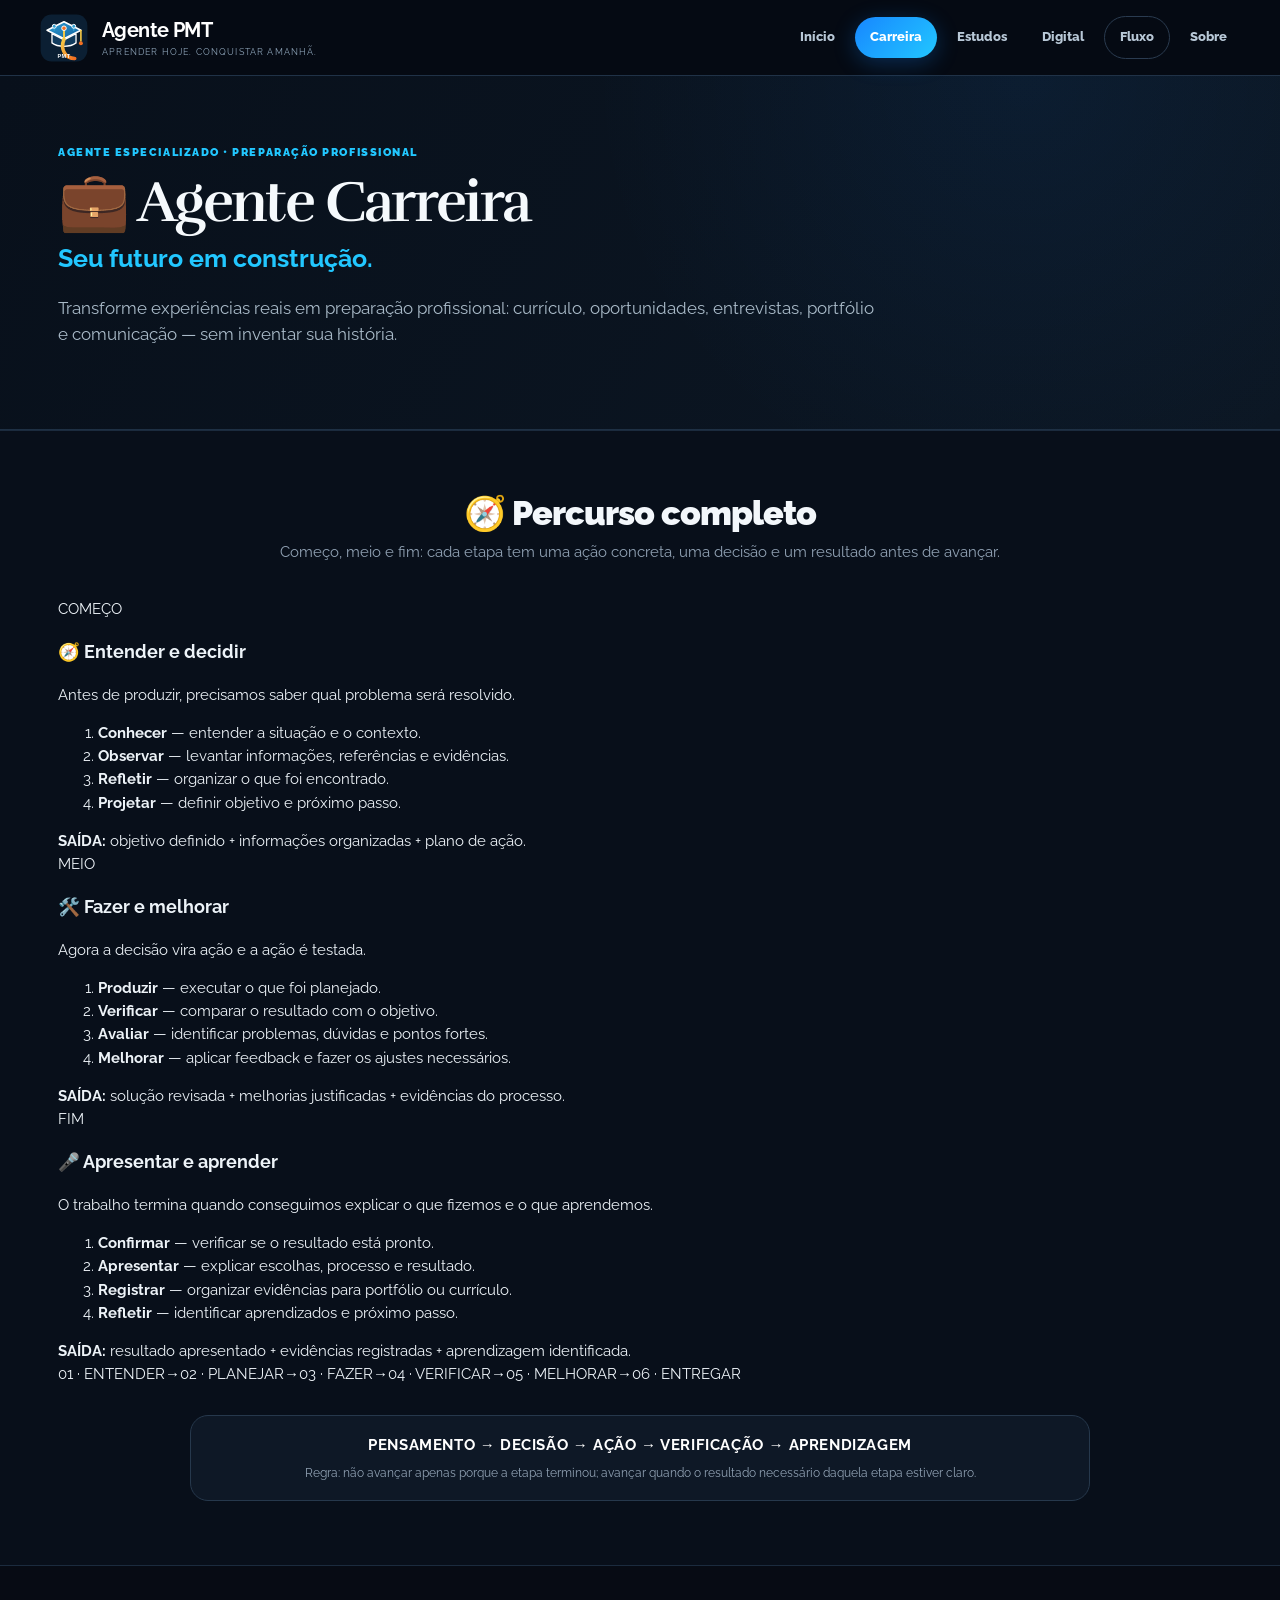
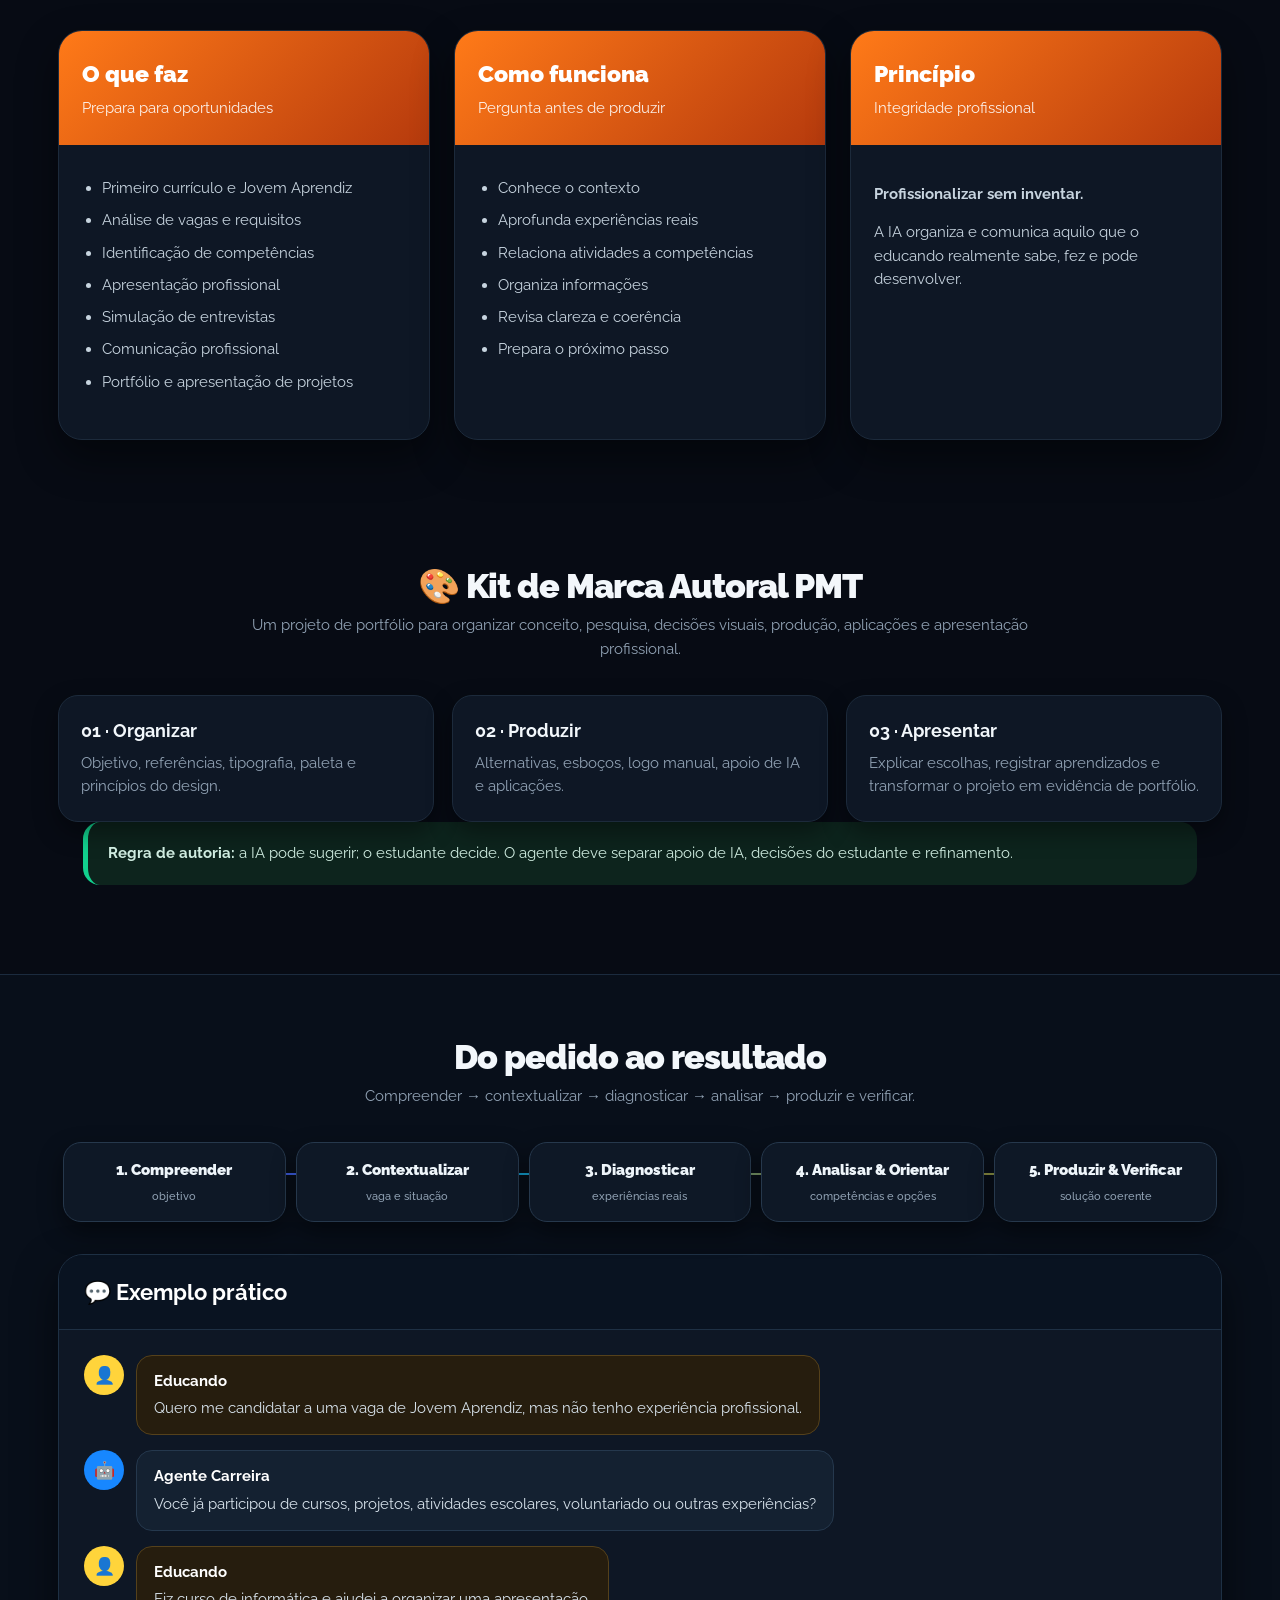
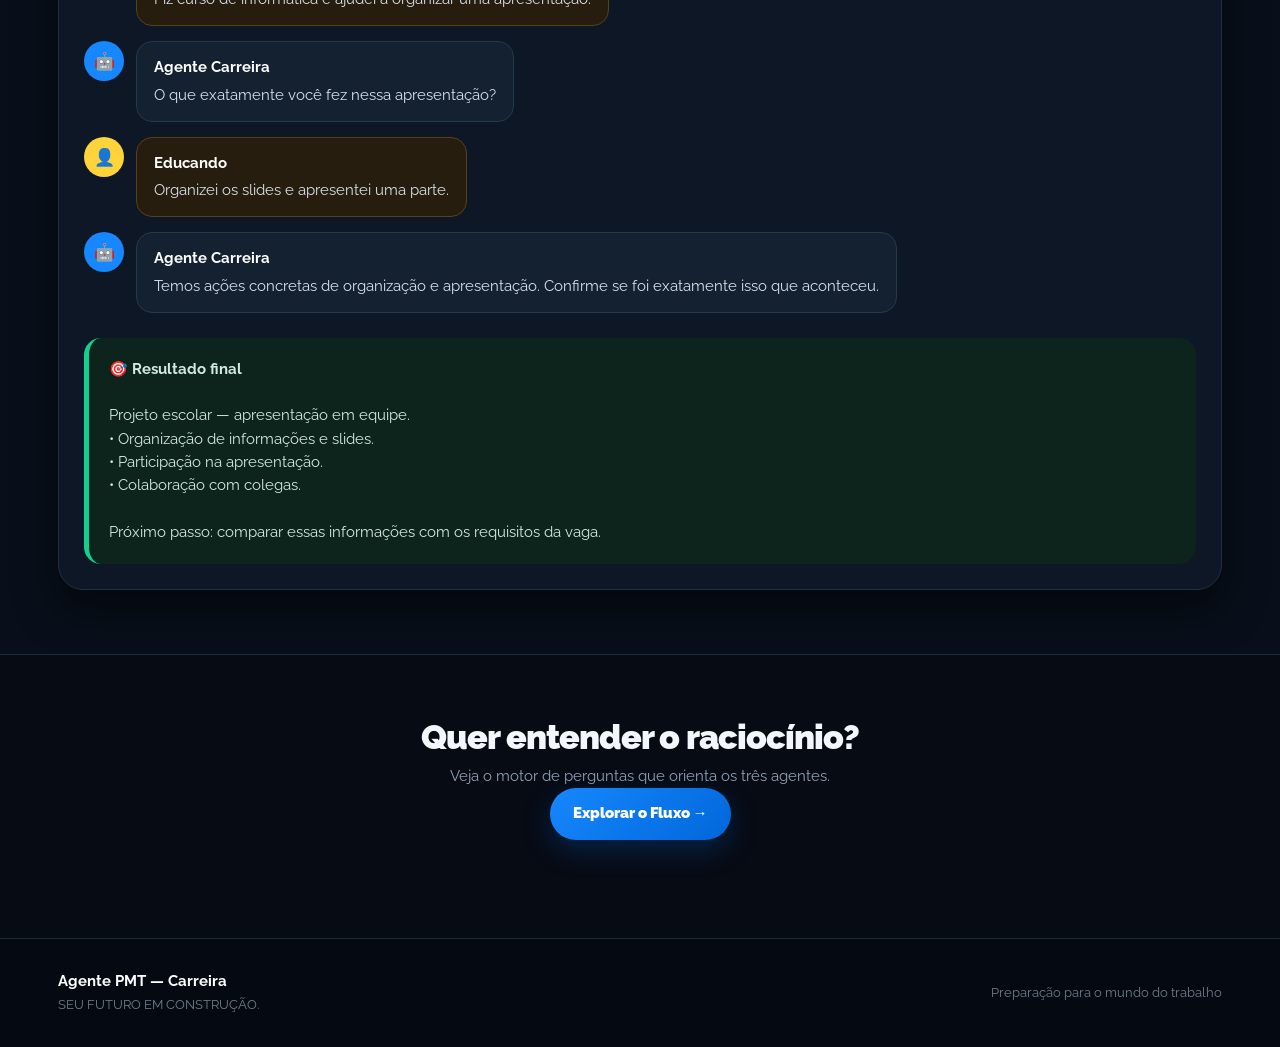
==== commit 5ca2f460: "Clarify complete start middle end pedagogical journey" ====
--- a/carreira.html
+++ b/carreira.html
@@ -1 +1 @@
-<!doctype html><html lang="pt-BR"><head><meta charset="utf-8"><meta name="viewport" content="width=device-width,initial-scale=1"><title>Agente PMT — Carreira</title><link rel="stylesheet" href="styles.css"></head><body><div class="app"><header class="topbar"><a class="brand-link" href="index.html"><div class="brand"><div class="logo-mark"><img src="logo-pmt.svg" alt="Logo Agente PMT"></div><div><strong>Agente PMT</strong><small>APRENDER HOJE. CONQUISTAR AMANHÃ.</small></div></div></a><nav class="nav"><a href="index.html">Início</a><a class="active" href="carreira.html">Carreira</a><a href="estudos.html">Estudos</a><a href="digital.html">Digital</a><a class="flow-link" href="fluxo.html">Fluxo</a><a href="index.html#sobre">Sobre</a></nav></header><main><section class="page-hero"><span class="eyebrow">Agente especializado • preparação profissional</span><h1>💼 Agente Carreira</h1><h2>Seu futuro em construção.</h2><p>Transforme experiências reais em preparação profissional: currículo, oportunidades, entrevistas, portfólio e comunicação — sem inventar sua história.</p></section><section class="section pedagogical-journey"><div class="section-title"><h2>🧭 Percurso pedagógico</h2><p>Um caminho visível para o educando acompanhar onde está, por que está nesta etapa e qual é o próximo passo.</p></div><div class="journey-progress"><span class="journey-line"></span><div class="journey-item active"><b>01</b><strong>👀 Observar</strong><em>O que estou vendo?</em><small>Pesquisar e identificar informações.</small></div><div class="journey-item"><b>02</b><strong>🤔 Refletir</strong><em>O que penso?</em><small>Organizar ideias e possibilidades.</small></div><div class="journey-item"><b>03</b><strong>🎯 Projetar</strong><em>O que vou fazer?</em><small>Definir objetivo e estratégia.</small></div><div class="journey-item"><b>04</b><strong>🛠️ Produzir</strong><em>Como vou fazer?</em><small>Transformar a decisão em ação.</small></div><div class="journey-item"><b>05</b><strong>🔎 Avaliar</strong><em>Funcionou?</em><small>Verificar, receber feedback e melhorar.</small></div><div class="journey-item"><b>06</b><strong>🎤 Apresentar</strong><em>O que fiz e por quê?</em><small>Comunicar resultado e aprendizado.</small></div></div><div class="journey-footer"><strong>PENSAMENTO → DECISÃO → AÇÃO → REFLEXÃO → APRENDIZAGEM</strong><span>O agente orienta sem substituir: a decisão permanece com o educando.</span></div></section><section class="section"><div class="agents"><article class="agent-card reveal"><div class="agent-head career"><h3>O que faz</h3><p>Prepara para oportunidades</p></div><div class="agent-body"><ul><li>Primeiro currículo e Jovem Aprendiz</li><li>Análise de vagas e requisitos</li><li>Identificação de competências</li><li>Apresentação profissional</li><li>Simulação de entrevistas</li><li>Comunicação profissional</li><li>Portfólio e apresentação de projetos</li></ul></div></article><article class="agent-card reveal"><div class="agent-head career"><h3>Como funciona</h3><p>Pergunta antes de produzir</p></div><div class="agent-body"><ul><li>Conhece o contexto</li><li>Aprofunda experiências reais</li><li>Relaciona atividades a competências</li><li>Organiza informações</li><li>Revisa clareza e coerência</li><li>Prepara o próximo passo</li></ul></div></article><article class="agent-card reveal"><div class="agent-head career"><h3>Princípio</h3><p>Integridade profissional</p></div><div class="agent-body"><p><strong>Profissionalizar sem inventar.</strong></p><p>A IA organiza e comunica aquilo que o educando realmente sabe, fez e pode desenvolver.</p></div></article></div></section><section class="section"><div class="section-title"><h2>🎨 Kit de Marca Autoral PMT</h2><p>Um projeto de portfólio para organizar conceito, pesquisa, decisões visuais, produção, aplicações e apresentação profissional.</p></div><div class="mini-grid"><div class="info-box"><h3>01 · Organizar</h3><p>Objetivo, referências, tipografia, paleta e princípios do design.</p></div><div class="info-box"><h3>02 · Produzir</h3><p>Alternativas, esboços, logo manual, apoio de IA e aplicações.</p></div><div class="info-box"><h3>03 · Apresentar</h3><p>Explicar escolhas, registrar aprendizados e transformar o projeto em evidência de portfólio.</p></div></div><div class="result"><strong>Regra de autoria:</strong> a IA pode sugerir; o estudante decide. O agente deve separar apoio de IA, decisões do estudante e refinamento.</div></section><section class="section workflow"><div class="section-title"><h2>Do pedido ao resultado</h2><p>Compreender → contextualizar → diagnosticar → analisar → produzir e verificar.</p></div><div class="flow"><div class="flow-step">1. Compreender<span>objetivo</span></div><div class="flow-step">2. Contextualizar<span>vaga e situação</span></div><div class="flow-step">3. Diagnosticar<span>experiências reais</span></div><div class="flow-step">4. Analisar & Orientar<span>competências e opções</span></div><div class="flow-step">5. Produzir & Verificar<span>solução coerente</span></div></div><div class="example"><div class="example-title"><h2>💬 Exemplo prático</h2></div><div class="chat"><div class="msg user"><div class="avatar">👤</div><div class="bubble"><strong>Educando</strong>Quero me candidatar a uma vaga de Jovem Aprendiz, mas não tenho experiência profissional.</div></div><div class="msg agent"><div class="avatar">🤖</div><div class="bubble"><strong>Agente Carreira</strong>Você já participou de cursos, projetos, atividades escolares, voluntariado ou outras experiências?</div></div><div class="msg user"><div class="avatar">👤</div><div class="bubble"><strong>Educando</strong>Fiz curso de informática e ajudei a organizar uma apresentação.</div></div><div class="msg agent"><div class="avatar">🤖</div><div class="bubble"><strong>Agente Carreira</strong>O que exatamente você fez nessa apresentação?</div></div><div class="msg user"><div class="avatar">👤</div><div class="bubble"><strong>Educando</strong>Organizei os slides e apresentei uma parte.</div></div><div class="msg agent"><div class="avatar">🤖</div><div class="bubble"><strong>Agente Carreira</strong>Temos ações concretas de organização e apresentação. Confirme se foi exatamente isso que aconteceu.</div></div></div><div class="result"><strong>🎯 Resultado final</strong><br><br>Projeto escolar — apresentação em equipe.<br>• Organização de informações e slides.<br>• Participação na apresentação.<br>• Colaboração com colegas.<br><br>Próximo passo: comparar essas informações com os requisitos da vaga.</div></div></section><section class="section"><div class="section-title"><h2>Quer entender o raciocínio?</h2><p>Veja o motor de perguntas que orienta os três agentes.</p><a class="cta" href="fluxo.html">Explorar o Fluxo →</a></div></section></main><footer class="footer"><div><strong>Agente PMT — Carreira</strong><br><small>SEU FUTURO EM CONSTRUÇÃO.</small></div><small>Preparação para o mundo do trabalho</small></footer></div><script src="app.js"></script></body></html>+<!doctype html><html lang="pt-BR"><head><meta charset="utf-8"><meta name="viewport" content="width=device-width,initial-scale=1"><title>Agente PMT — Carreira</title><link rel="stylesheet" href="styles.css"></head><body><div class="app"><header class="topbar"><a class="brand-link" href="index.html"><div class="brand"><div class="logo-mark"><img src="logo-pmt.svg" alt="Logo Agente PMT"></div><div><strong>Agente PMT</strong><small>APRENDER HOJE. CONQUISTAR AMANHÃ.</small></div></div></a><nav class="nav"><a href="index.html">Início</a><a class="active" href="carreira.html">Carreira</a><a href="estudos.html">Estudos</a><a href="digital.html">Digital</a><a class="flow-link" href="fluxo.html">Fluxo</a><a href="index.html#sobre">Sobre</a></nav></header><main><section class="page-hero"><span class="eyebrow">Agente especializado • preparação profissional</span><h1>💼 Agente Carreira</h1><h2>Seu futuro em construção.</h2><p>Transforme experiências reais em preparação profissional: currículo, oportunidades, entrevistas, portfólio e comunicação — sem inventar sua história.</p></section><section class="section pedagogical-journey"><div class="section-title"><h2>🧭 Percurso completo</h2><p>Começo, meio e fim: cada etapa tem uma ação concreta, uma decisão e um resultado antes de avançar.</p></div><div class="journey-phase-grid"><article class="journey-phase phase-start"><div class="phase-label">COMEÇO</div><h3>🧭 Entender e decidir</h3><p class="phase-purpose">Antes de produzir, precisamos saber qual problema será resolvido.</p><ol><li><strong>Conhecer</strong> — entender a situação e o contexto.</li><li><strong>Observar</strong> — levantar informações, referências e evidências.</li><li><strong>Refletir</strong> — organizar o que foi encontrado.</li><li><strong>Projetar</strong> — definir objetivo e próximo passo.</li></ol><div class="phase-output"><strong>SAÍDA:</strong> objetivo definido + informações organizadas + plano de ação.</div></article><article class="journey-phase phase-middle"><div class="phase-label">MEIO</div><h3>🛠️ Fazer e melhorar</h3><p class="phase-purpose">Agora a decisão vira ação e a ação é testada.</p><ol><li><strong>Produzir</strong> — executar o que foi planejado.</li><li><strong>Verificar</strong> — comparar o resultado com o objetivo.</li><li><strong>Avaliar</strong> — identificar problemas, dúvidas e pontos fortes.</li><li><strong>Melhorar</strong> — aplicar feedback e fazer os ajustes necessários.</li></ol><div class="phase-output"><strong>SAÍDA:</strong> solução revisada + melhorias justificadas + evidências do processo.</div></article><article class="journey-phase phase-end"><div class="phase-label">FIM</div><h3>🎤 Apresentar e aprender</h3><p class="phase-purpose">O trabalho termina quando conseguimos explicar o que fizemos e o que aprendemos.</p><ol><li><strong>Confirmar</strong> — verificar se o resultado está pronto.</li><li><strong>Apresentar</strong> — explicar escolhas, processo e resultado.</li><li><strong>Registrar</strong> — organizar evidências para portfólio ou currículo.</li><li><strong>Refletir</strong> — identificar aprendizados e próximo passo.</li></ol><div class="phase-output"><strong>SAÍDA:</strong> resultado apresentado + evidências registradas + aprendizagem identificada.</div></article></div><div class="journey-rail"><span>01 · ENTENDER</span><b>→</b><span>02 · PLANEJAR</span><b>→</b><span>03 · FAZER</span><b>→</b><span>04 · VERIFICAR</span><b>→</b><span>05 · MELHORAR</span><b>→</b><span>06 · ENTREGAR</span></div><div class="journey-footer"><strong>PENSAMENTO → DECISÃO → AÇÃO → VERIFICAÇÃO → APRENDIZAGEM</strong><span>Regra: não avançar apenas porque a etapa terminou; avançar quando o resultado necessário daquela etapa estiver claro.</span></div></section><section class="section"><div class="agents"><article class="agent-card reveal"><div class="agent-head career"><h3>O que faz</h3><p>Prepara para oportunidades</p></div><div class="agent-body"><ul><li>Primeiro currículo e Jovem Aprendiz</li><li>Análise de vagas e requisitos</li><li>Identificação de competências</li><li>Apresentação profissional</li><li>Simulação de entrevistas</li><li>Comunicação profissional</li><li>Portfólio e apresentação de projetos</li></ul></div></article><article class="agent-card reveal"><div class="agent-head career"><h3>Como funciona</h3><p>Pergunta antes de produzir</p></div><div class="agent-body"><ul><li>Conhece o contexto</li><li>Aprofunda experiências reais</li><li>Relaciona atividades a competências</li><li>Organiza informações</li><li>Revisa clareza e coerência</li><li>Prepara o próximo passo</li></ul></div></article><article class="agent-card reveal"><div class="agent-head career"><h3>Princípio</h3><p>Integridade profissional</p></div><div class="agent-body"><p><strong>Profissionalizar sem inventar.</strong></p><p>A IA organiza e comunica aquilo que o educando realmente sabe, fez e pode desenvolver.</p></div></article></div></section><section class="section"><div class="section-title"><h2>🎨 Kit de Marca Autoral PMT</h2><p>Um projeto de portfólio para organizar conceito, pesquisa, decisões visuais, produção, aplicações e apresentação profissional.</p></div><div class="mini-grid"><div class="info-box"><h3>01 · Organizar</h3><p>Objetivo, referências, tipografia, paleta e princípios do design.</p></div><div class="info-box"><h3>02 · Produzir</h3><p>Alternativas, esboços, logo manual, apoio de IA e aplicações.</p></div><div class="info-box"><h3>03 · Apresentar</h3><p>Explicar escolhas, registrar aprendizados e transformar o projeto em evidência de portfólio.</p></div></div><div class="result"><strong>Regra de autoria:</strong> a IA pode sugerir; o estudante decide. O agente deve separar apoio de IA, decisões do estudante e refinamento.</div></section><section class="section workflow"><div class="section-title"><h2>Do pedido ao resultado</h2><p>Compreender → contextualizar → diagnosticar → analisar → produzir e verificar.</p></div><div class="flow"><div class="flow-step">1. Compreender<span>objetivo</span></div><div class="flow-step">2. Contextualizar<span>vaga e situação</span></div><div class="flow-step">3. Diagnosticar<span>experiências reais</span></div><div class="flow-step">4. Analisar & Orientar<span>competências e opções</span></div><div class="flow-step">5. Produzir & Verificar<span>solução coerente</span></div></div><div class="example"><div class="example-title"><h2>💬 Exemplo prático</h2></div><div class="chat"><div class="msg user"><div class="avatar">👤</div><div class="bubble"><strong>Educando</strong>Quero me candidatar a uma vaga de Jovem Aprendiz, mas não tenho experiência profissional.</div></div><div class="msg agent"><div class="avatar">🤖</div><div class="bubble"><strong>Agente Carreira</strong>Você já participou de cursos, projetos, atividades escolares, voluntariado ou outras experiências?</div></div><div class="msg user"><div class="avatar">👤</div><div class="bubble"><strong>Educando</strong>Fiz curso de informática e ajudei a organizar uma apresentação.</div></div><div class="msg agent"><div class="avatar">🤖</div><div class="bubble"><strong>Agente Carreira</strong>O que exatamente você fez nessa apresentação?</div></div><div class="msg user"><div class="avatar">👤</div><div class="bubble"><strong>Educando</strong>Organizei os slides e apresentei uma parte.</div></div><div class="msg agent"><div class="avatar">🤖</div><div class="bubble"><strong>Agente Carreira</strong>Temos ações concretas de organização e apresentação. Confirme se foi exatamente isso que aconteceu.</div></div></div><div class="result"><strong>🎯 Resultado final</strong><br><br>Projeto escolar — apresentação em equipe.<br>• Organização de informações e slides.<br>• Participação na apresentação.<br>• Colaboração com colegas.<br><br>Próximo passo: comparar essas informações com os requisitos da vaga.</div></div></section><section class="section"><div class="section-title"><h2>Quer entender o raciocínio?</h2><p>Veja o motor de perguntas que orienta os três agentes.</p><a class="cta" href="fluxo.html">Explorar o Fluxo →</a></div></section></main><footer class="footer"><div><strong>Agente PMT — Carreira</strong><br><small>SEU FUTURO EM CONSTRUÇÃO.</small></div><small>Preparação para o mundo do trabalho</small></footer></div><script src="app.js"></script></body></html>
--- a/styles.css
+++ b/styles.css
@@ -6,3 +6,7 @@
 .workflow{background:#080f1a;border-top:1px solid #1b2b3e;border-bottom:1px solid #1b2b3e}.flow{display:grid;grid-template-columns:repeat(5,1fr);gap:0;position:relative}.flow:before{content:'';position:absolute;top:31px;left:8%;right:8%;height:2px;background:linear-gradient(90deg,#7c3aed,#1787ff,#12c9c0,#ff7a18,#12d18e)}.flow-step{position:relative;z-index:1;margin:0 5px;background:#0e1826;border:1px solid #26384c;border-radius:18px;padding:16px 10px;text-align:center;color:#eef5fa;font-weight:900;box-shadow:0 10px 24px #0007;transition:.2s}.flow-step:hover{transform:translateY(-4px);border-color:#1787ff80;box-shadow:0 14px 28px #000a}.flow-step span{display:block;font-size:11px;color:#91a2b4;font-weight:500;margin-top:5px}.example{margin-top:32px;border:1px solid #1e3044;border-radius:25px;overflow:hidden;background:var(--surface);box-shadow:0 18px 42px #0008}.example-title{padding:20px 25px;background:#091321;color:#fff;border-bottom:1px solid #1e3044}.example-title h2{margin:0;font-size:22px}.chat{padding:25px;display:grid;gap:15px}.msg{display:flex;gap:12px;align-items:flex-start;animation:rise .45s ease both}.avatar{width:40px;height:40px;border-radius:50%;display:grid;place-items:center;flex:0 0 40px;font-size:17px}.user .avatar{background:var(--yellow);color:#111}.agent .avatar{background:var(--blue);color:#fff}.bubble{padding:14px 17px;border-radius:16px;background:#142131;color:#d7e2eb;max-width:820px;border:1px solid #25384d}.user .bubble{background:#261d0e;border-color:#55411b}.bubble strong{display:block;margin-bottom:4px;color:#fff}.result{margin:0 25px 25px;padding:20px;border-radius:17px;background:#0d241d;color:#cfece0;border-left:5px solid var(--green)}.mini-grid{display:grid;grid-template-columns:repeat(3,1fr);gap:18px}.info-box{padding:22px;border:1px solid var(--line);border-radius:20px;background:var(--surface);box-shadow:0 10px 25px #0006}.info-box h3{margin:0 0 7px;color:#f2f7fb}.info-box p{margin:0;color:var(--muted)}.page-hero{padding:64px 58px;background:radial-gradient(circle at 80% 0,#1787ff12,transparent 40%),linear-gradient(120deg,#08101b,#0c1724);border-bottom:1px solid #1e3044}.page-hero h1{font-family:Rufina,Georgia,serif;font-size:58px;line-height:.98;margin:11px 0 8px;color:#f5f9fc;letter-spacing:-.045em}.page-hero h2{margin:0;color:var(--sky);font-size:25px}.page-hero p{max-width:820px;color:#a9bac8;font-size:17px}.flow-detail{display:grid;grid-template-columns:94px 1fr;gap:22px;align-items:start;padding:28px 0;border-bottom:1px solid var(--line)}.flow-detail:last-child{border-bottom:0}.flow-number{width:70px;height:70px;border-radius:20px;background:linear-gradient(135deg,var(--violet),var(--blue));color:#fff;display:grid;place-items:center;font-size:22px;font-weight:900;box-shadow:0 8px 22px #1787ff33}.question-chain{display:grid;grid-template-columns:repeat(2,1fr);gap:16px;margin-top:22px}.question-card{border:1px solid var(--line);border-radius:18px;padding:18px;background:var(--surface);transition:.2s}.question-card:hover{transform:translateY(-3px);border-color:#2a435d;box-shadow:0 12px 28px #0008}.question-card .tag{font-size:10px;font-weight:900;text-transform:uppercase;letter-spacing:.1em;color:var(--sky)}.question-card h3{margin:5px 0 8px;color:#f0f6fb}.question-card p{margin:0;color:#9aabba}.answer-box{margin-top:16px;padding:16px;border-radius:15px;background:#0d1723;color:#b7c6d2;border:1px dashed #30465d}.interactive-flow{display:grid;grid-template-columns:220px 1fr;gap:28px}.flow-menu{display:grid;gap:9px;align-content:start}.flow-tab{border:1px solid var(--line);background:var(--surface);border-radius:15px;padding:14px;text-align:left;font:inherit;font-weight:800;color:#c9d6e1;cursor:pointer;transition:.2s}.flow-tab:hover,.flow-tab.active{background:linear-gradient(135deg,#111d30,#12375c);color:#fff;border-color:#1787ff80;box-shadow:0 8px 22px #0008}.flow-panel{border:1px solid var(--line);border-radius:24px;background:var(--surface);color:#cbd8e2;padding:28px;min-height:310px;box-shadow:0 16px 38px #0008}.flow-panel h3{margin:0 0 7px;color:#f4f8fb;font-size:27px}.flow-panel .question{font-family:Rufina,Georgia,serif;font-size:28px;color:var(--sky);margin:20px 0}.decision{display:grid;grid-template-columns:repeat(2,1fr);gap:12px}.decision div{padding:15px;border-radius:15px;background:#111e2d;border:1px solid #253a50}.decision strong{display:block;color:#fff;margin-bottom:4px}.footer{padding:31px 58px;background:#050a12;color:#fff;border-top:1px solid #1c2b3c;display:flex;justify-content:space-between;gap:20px;align-items:center}.footer small{opacity:.7;color:#9badbd}.footer a{color:#fff}.reveal{opacity:0;transform:translateY(15px);transition:.55s ease}.reveal.visible{opacity:1;transform:none}@keyframes rise{from{opacity:0;transform:translateY(7px)}to{opacity:1;transform:none}}
 @media(max-width:950px){.hero{grid-template-columns:1fr}.hero-copy{padding:55px 36px 28px}.hero-visual{padding:25px 28px 42px}.agents,.mini-grid{grid-template-columns:1fr}.flow{grid-template-columns:1fr;gap:10px}.flow:before{display:none}.flow-step{margin:0}.section{padding:48px 30px}.topbar{position:relative}.question-chain,.decision{grid-template-columns:1fr}.interactive-flow{grid-template-columns:1fr}.flow-menu{grid-template-columns:repeat(3,1fr)}}
 @media(max-width:620px){.topbar{height:auto;align-items:flex-start;flex-direction:column;padding:12px 18px}.nav{width:100%;overflow-x:auto;padding-bottom:2px}.nav a{white-space:nowrap}.hero-copy{padding:43px 22px 24px}.hero h1{font-size:52px}.hero h2{font-size:23px}.hero-visual{grid-template-columns:1fr 1fr 1fr;padding:17px 10px 28px;gap:7px}.person-card{min-height:225px;border-radius:18px 18px 7px 7px;padding:10px 5px}.person-card:before{width:90px;height:90px;top:25px}.person-icon{font-size:38px;margin:auto auto 20px}.person-card h3{font-size:13px}.person-card p{font-size:9px}.section{padding:36px 18px}.section-title h2{font-size:28px}.page-hero{padding:42px 20px}.page-hero h1{font-size:42px}.flow-detail{grid-template-columns:70px 1fr;gap:15px}.flow-number{width:58px;height:58px}.flow-menu{grid-template-columns:1fr 1fr}.flow-panel{padding:20px}.flow-panel .question{font-size:23px}.footer{padding:27px 20px;flex-direction:column;align-items:flex-start}}
+
+/* Percurso pedagógico */
+.pedagogical-journey{background:#080f1a;border-top:1px solid #1b2b3e;border-bottom:1px solid #1b2b3e}.journey-progress{position:relative;display:grid;grid-template-columns:repeat(6,1fr);gap:12px;max-width:1180px;margin:35px auto 25px}.journey-line{position:absolute;left:7%;right:7%;top:31px;height:2px;background:linear-gradient(90deg,#8b5cf6,#1787ff,#22c7ff,#ff7a18,#ffd43b,#12d18e);z-index:0}.journey-item{position:relative;z-index:1;text-align:center;padding:0 8px}.journey-item b{display:grid;place-items:center;width:62px;height:62px;margin:0 auto 13px;border-radius:50%;background:#0e1826;border:2px solid #2b4057;color:#22c7ff;box-shadow:0 8px 22px #0008}.journey-item.active b{background:linear-gradient(135deg,#1787ff,#22c7ff);border-color:#5bdcff;color:#fff}.journey-item strong{display:block;color:#f3f8fc;font-size:15px}.journey-item em{display:block;color:#22c7ff;font-style:normal;font-weight:800;font-size:12px;margin:5px 0}.journey-item small{display:block;color:#91a2b4;font-size:11px;line-height:1.35}.journey-footer{max-width:900px;margin:28px auto 0;padding:18px 22px;border:1px solid #26384c;border-radius:18px;background:#0e1826;text-align:center}.journey-footer strong{display:block;color:#fff;letter-spacing:.04em}.journey-footer span{display:block;color:#91a2b4;margin-top:7px;font-size:12px}
+@media(max-width:950px){.journey-progress{grid-template-columns:repeat(3,1fr);gap:25px}.journey-line{display:none}}@media(max-width:620px){.journey-progress{grid-template-columns:1fr 1fr}.journey-item small{font-size:10px}.journey-footer strong{font-size:12px}}
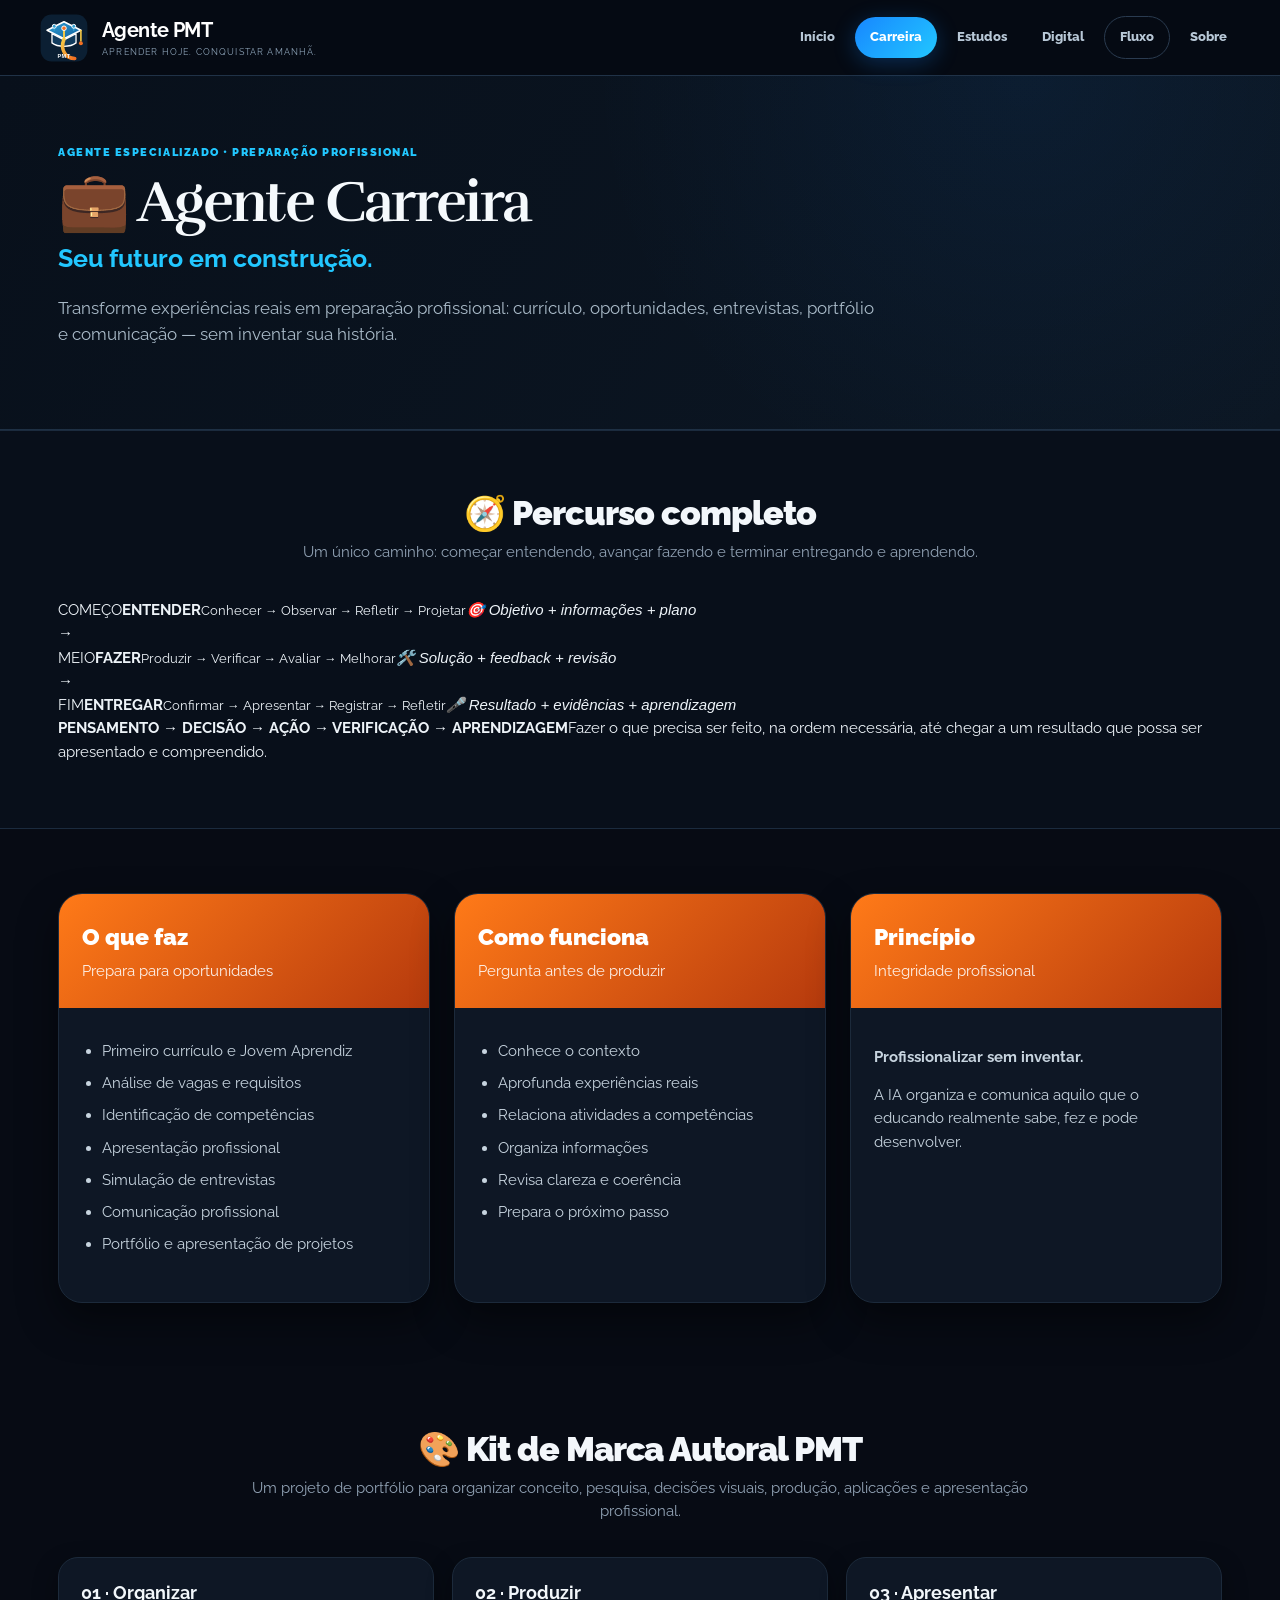
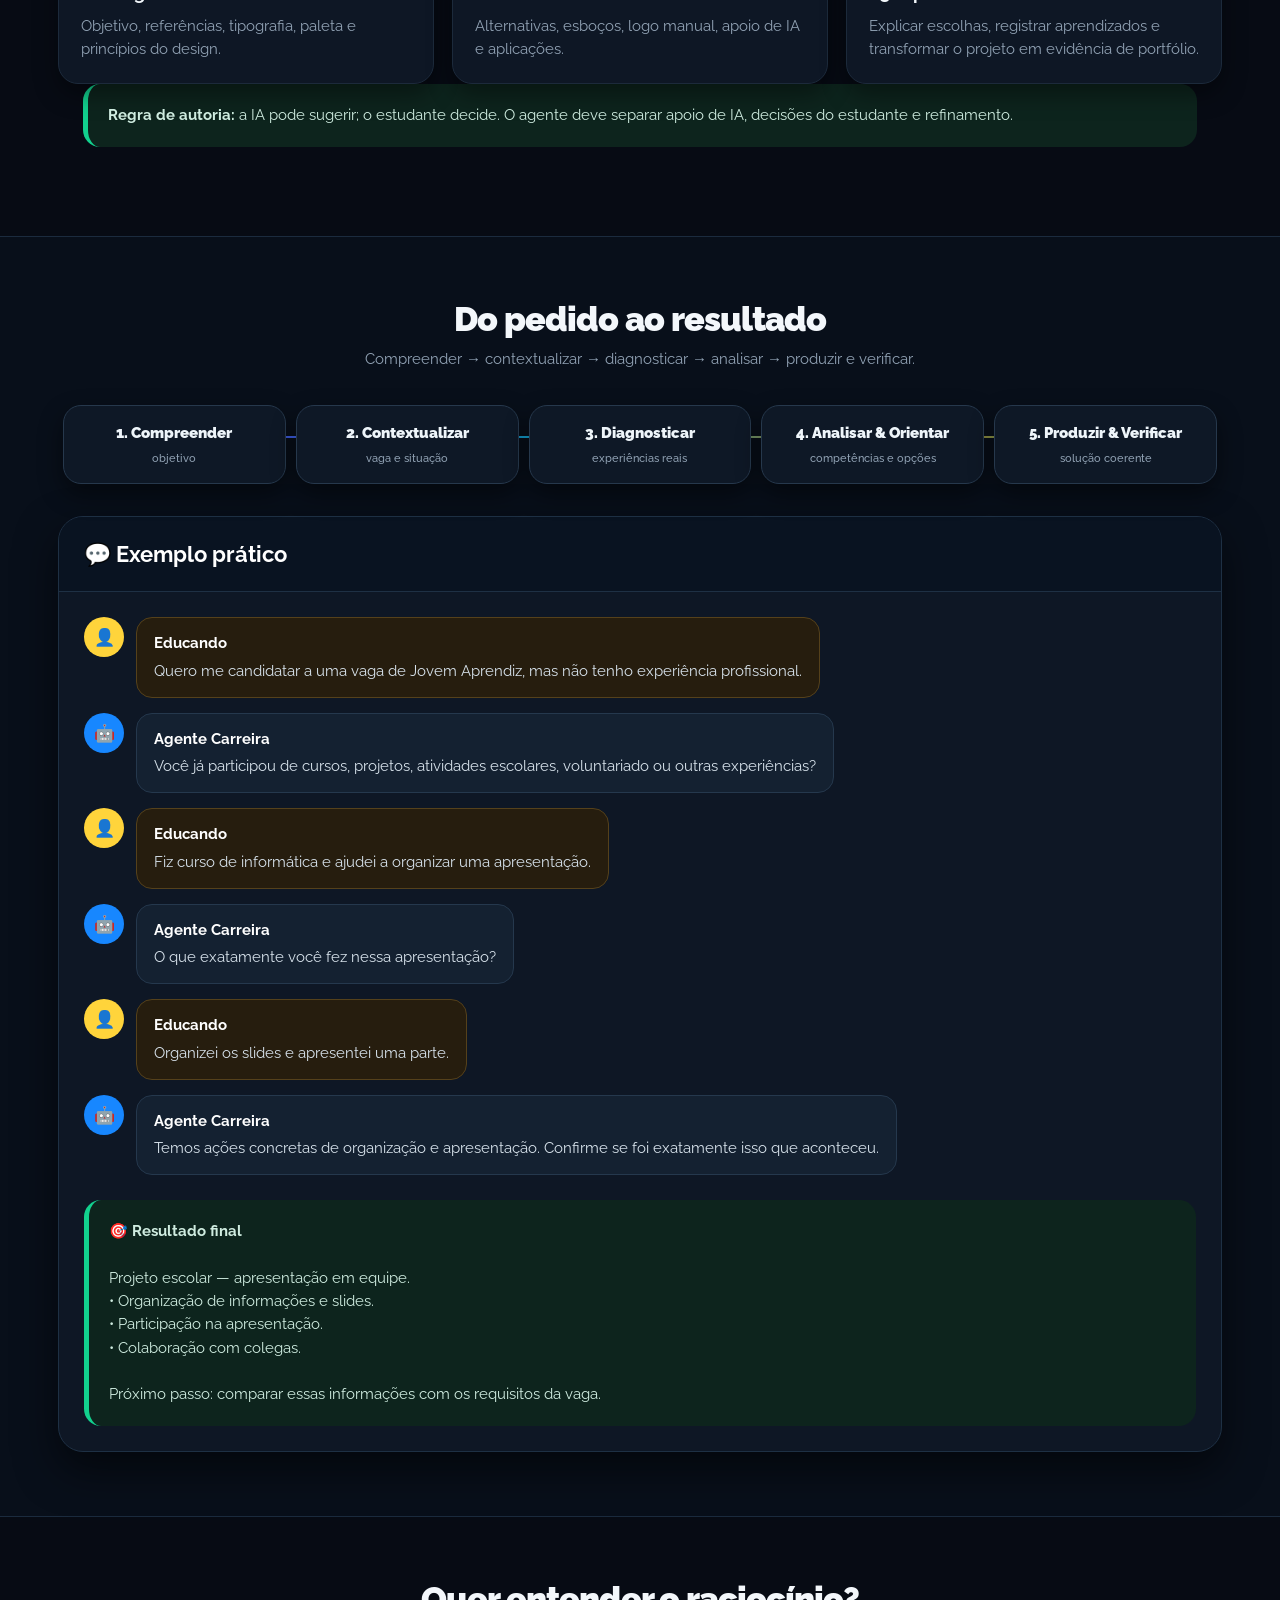
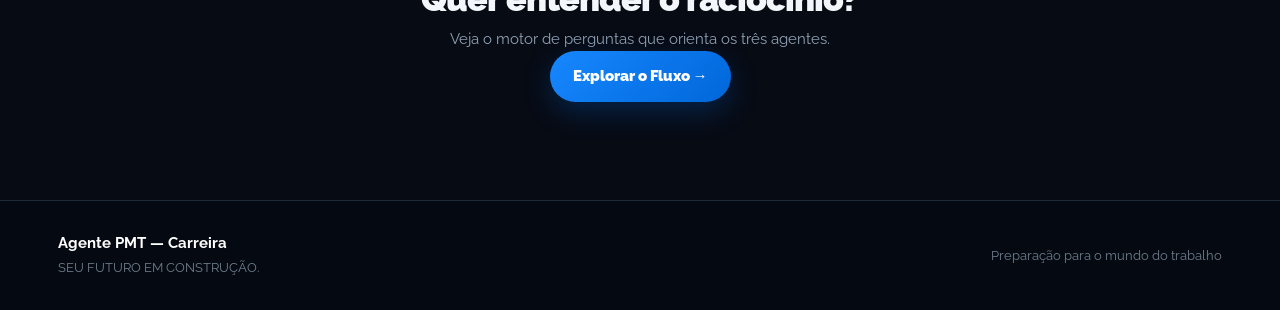
==== commit 783c572a: "Create single visual journey from start to finish" ====
--- a/carreira.html
+++ b/carreira.html
@@ -1 +1 @@
-<!doctype html><html lang="pt-BR"><head><meta charset="utf-8"><meta name="viewport" content="width=device-width,initial-scale=1"><title>Agente PMT — Carreira</title><link rel="stylesheet" href="styles.css"></head><body><div class="app"><header class="topbar"><a class="brand-link" href="index.html"><div class="brand"><div class="logo-mark"><img src="logo-pmt.svg" alt="Logo Agente PMT"></div><div><strong>Agente PMT</strong><small>APRENDER HOJE. CONQUISTAR AMANHÃ.</small></div></div></a><nav class="nav"><a href="index.html">Início</a><a class="active" href="carreira.html">Carreira</a><a href="estudos.html">Estudos</a><a href="digital.html">Digital</a><a class="flow-link" href="fluxo.html">Fluxo</a><a href="index.html#sobre">Sobre</a></nav></header><main><section class="page-hero"><span class="eyebrow">Agente especializado • preparação profissional</span><h1>💼 Agente Carreira</h1><h2>Seu futuro em construção.</h2><p>Transforme experiências reais em preparação profissional: currículo, oportunidades, entrevistas, portfólio e comunicação — sem inventar sua história.</p></section><section class="section pedagogical-journey"><div class="section-title"><h2>🧭 Percurso completo</h2><p>Começo, meio e fim: cada etapa tem uma ação concreta, uma decisão e um resultado antes de avançar.</p></div><div class="journey-phase-grid"><article class="journey-phase phase-start"><div class="phase-label">COMEÇO</div><h3>🧭 Entender e decidir</h3><p class="phase-purpose">Antes de produzir, precisamos saber qual problema será resolvido.</p><ol><li><strong>Conhecer</strong> — entender a situação e o contexto.</li><li><strong>Observar</strong> — levantar informações, referências e evidências.</li><li><strong>Refletir</strong> — organizar o que foi encontrado.</li><li><strong>Projetar</strong> — definir objetivo e próximo passo.</li></ol><div class="phase-output"><strong>SAÍDA:</strong> objetivo definido + informações organizadas + plano de ação.</div></article><article class="journey-phase phase-middle"><div class="phase-label">MEIO</div><h3>🛠️ Fazer e melhorar</h3><p class="phase-purpose">Agora a decisão vira ação e a ação é testada.</p><ol><li><strong>Produzir</strong> — executar o que foi planejado.</li><li><strong>Verificar</strong> — comparar o resultado com o objetivo.</li><li><strong>Avaliar</strong> — identificar problemas, dúvidas e pontos fortes.</li><li><strong>Melhorar</strong> — aplicar feedback e fazer os ajustes necessários.</li></ol><div class="phase-output"><strong>SAÍDA:</strong> solução revisada + melhorias justificadas + evidências do processo.</div></article><article class="journey-phase phase-end"><div class="phase-label">FIM</div><h3>🎤 Apresentar e aprender</h3><p class="phase-purpose">O trabalho termina quando conseguimos explicar o que fizemos e o que aprendemos.</p><ol><li><strong>Confirmar</strong> — verificar se o resultado está pronto.</li><li><strong>Apresentar</strong> — explicar escolhas, processo e resultado.</li><li><strong>Registrar</strong> — organizar evidências para portfólio ou currículo.</li><li><strong>Refletir</strong> — identificar aprendizados e próximo passo.</li></ol><div class="phase-output"><strong>SAÍDA:</strong> resultado apresentado + evidências registradas + aprendizagem identificada.</div></article></div><div class="journey-rail"><span>01 · ENTENDER</span><b>→</b><span>02 · PLANEJAR</span><b>→</b><span>03 · FAZER</span><b>→</b><span>04 · VERIFICAR</span><b>→</b><span>05 · MELHORAR</span><b>→</b><span>06 · ENTREGAR</span></div><div class="journey-footer"><strong>PENSAMENTO → DECISÃO → AÇÃO → VERIFICAÇÃO → APRENDIZAGEM</strong><span>Regra: não avançar apenas porque a etapa terminou; avançar quando o resultado necessário daquela etapa estiver claro.</span></div></section><section class="section"><div class="agents"><article class="agent-card reveal"><div class="agent-head career"><h3>O que faz</h3><p>Prepara para oportunidades</p></div><div class="agent-body"><ul><li>Primeiro currículo e Jovem Aprendiz</li><li>Análise de vagas e requisitos</li><li>Identificação de competências</li><li>Apresentação profissional</li><li>Simulação de entrevistas</li><li>Comunicação profissional</li><li>Portfólio e apresentação de projetos</li></ul></div></article><article class="agent-card reveal"><div class="agent-head career"><h3>Como funciona</h3><p>Pergunta antes de produzir</p></div><div class="agent-body"><ul><li>Conhece o contexto</li><li>Aprofunda experiências reais</li><li>Relaciona atividades a competências</li><li>Organiza informações</li><li>Revisa clareza e coerência</li><li>Prepara o próximo passo</li></ul></div></article><article class="agent-card reveal"><div class="agent-head career"><h3>Princípio</h3><p>Integridade profissional</p></div><div class="agent-body"><p><strong>Profissionalizar sem inventar.</strong></p><p>A IA organiza e comunica aquilo que o educando realmente sabe, fez e pode desenvolver.</p></div></article></div></section><section class="section"><div class="section-title"><h2>🎨 Kit de Marca Autoral PMT</h2><p>Um projeto de portfólio para organizar conceito, pesquisa, decisões visuais, produção, aplicações e apresentação profissional.</p></div><div class="mini-grid"><div class="info-box"><h3>01 · Organizar</h3><p>Objetivo, referências, tipografia, paleta e princípios do design.</p></div><div class="info-box"><h3>02 · Produzir</h3><p>Alternativas, esboços, logo manual, apoio de IA e aplicações.</p></div><div class="info-box"><h3>03 · Apresentar</h3><p>Explicar escolhas, registrar aprendizados e transformar o projeto em evidência de portfólio.</p></div></div><div class="result"><strong>Regra de autoria:</strong> a IA pode sugerir; o estudante decide. O agente deve separar apoio de IA, decisões do estudante e refinamento.</div></section><section class="section workflow"><div class="section-title"><h2>Do pedido ao resultado</h2><p>Compreender → contextualizar → diagnosticar → analisar → produzir e verificar.</p></div><div class="flow"><div class="flow-step">1. Compreender<span>objetivo</span></div><div class="flow-step">2. Contextualizar<span>vaga e situação</span></div><div class="flow-step">3. Diagnosticar<span>experiências reais</span></div><div class="flow-step">4. Analisar & Orientar<span>competências e opções</span></div><div class="flow-step">5. Produzir & Verificar<span>solução coerente</span></div></div><div class="example"><div class="example-title"><h2>💬 Exemplo prático</h2></div><div class="chat"><div class="msg user"><div class="avatar">👤</div><div class="bubble"><strong>Educando</strong>Quero me candidatar a uma vaga de Jovem Aprendiz, mas não tenho experiência profissional.</div></div><div class="msg agent"><div class="avatar">🤖</div><div class="bubble"><strong>Agente Carreira</strong>Você já participou de cursos, projetos, atividades escolares, voluntariado ou outras experiências?</div></div><div class="msg user"><div class="avatar">👤</div><div class="bubble"><strong>Educando</strong>Fiz curso de informática e ajudei a organizar uma apresentação.</div></div><div class="msg agent"><div class="avatar">🤖</div><div class="bubble"><strong>Agente Carreira</strong>O que exatamente você fez nessa apresentação?</div></div><div class="msg user"><div class="avatar">👤</div><div class="bubble"><strong>Educando</strong>Organizei os slides e apresentei uma parte.</div></div><div class="msg agent"><div class="avatar">🤖</div><div class="bubble"><strong>Agente Carreira</strong>Temos ações concretas de organização e apresentação. Confirme se foi exatamente isso que aconteceu.</div></div></div><div class="result"><strong>🎯 Resultado final</strong><br><br>Projeto escolar — apresentação em equipe.<br>• Organização de informações e slides.<br>• Participação na apresentação.<br>• Colaboração com colegas.<br><br>Próximo passo: comparar essas informações com os requisitos da vaga.</div></div></section><section class="section"><div class="section-title"><h2>Quer entender o raciocínio?</h2><p>Veja o motor de perguntas que orienta os três agentes.</p><a class="cta" href="fluxo.html">Explorar o Fluxo →</a></div></section></main><footer class="footer"><div><strong>Agente PMT — Carreira</strong><br><small>SEU FUTURO EM CONSTRUÇÃO.</small></div><small>Preparação para o mundo do trabalho</small></footer></div><script src="app.js"></script></body></html>+<!doctype html><html lang="pt-BR"><head><meta charset="utf-8"><meta name="viewport" content="width=device-width,initial-scale=1"><title>Agente PMT — Carreira</title><link rel="stylesheet" href="styles.css"></head><body><div class="app"><header class="topbar"><a class="brand-link" href="index.html"><div class="brand"><div class="logo-mark"><img src="logo-pmt.svg" alt="Logo Agente PMT"></div><div><strong>Agente PMT</strong><small>APRENDER HOJE. CONQUISTAR AMANHÃ.</small></div></div></a><nav class="nav"><a href="index.html">Início</a><a class="active" href="carreira.html">Carreira</a><a href="estudos.html">Estudos</a><a href="digital.html">Digital</a><a class="flow-link" href="fluxo.html">Fluxo</a><a href="index.html#sobre">Sobre</a></nav></header><main><section class="page-hero"><span class="eyebrow">Agente especializado • preparação profissional</span><h1>💼 Agente Carreira</h1><h2>Seu futuro em construção.</h2><p>Transforme experiências reais em preparação profissional: currículo, oportunidades, entrevistas, portfólio e comunicação — sem inventar sua história.</p></section><section class="section pedagogical-journey"><div class="section-title"><h2>🧭 Percurso completo</h2><p>Um único caminho: começar entendendo, avançar fazendo e terminar entregando e aprendendo.</p></div><div class="journey-banner"><div class="journey-stage start"><span class="stage-label">COMEÇO</span><strong>ENTENDER</strong><small>Conhecer → Observar → Refletir → Projetar</small><em>🎯 Objetivo + informações + plano</em></div><div class="journey-connector">→</div><div class="journey-stage middle"><span class="stage-label">MEIO</span><strong>FAZER</strong><small>Produzir → Verificar → Avaliar → Melhorar</small><em>🛠️ Solução + feedback + revisão</em></div><div class="journey-connector">→</div><div class="journey-stage end"><span class="stage-label">FIM</span><strong>ENTREGAR</strong><small>Confirmar → Apresentar → Registrar → Refletir</small><em>🎤 Resultado + evidências + aprendizagem</em></div></div><div class="journey-rule"><strong>PENSAMENTO → DECISÃO → AÇÃO → VERIFICAÇÃO → APRENDIZAGEM</strong><span>Fazer o que precisa ser feito, na ordem necessária, até chegar a um resultado que possa ser apresentado e compreendido.</span></div></section><section class="section"><div class="agents"><article class="agent-card reveal"><div class="agent-head career"><h3>O que faz</h3><p>Prepara para oportunidades</p></div><div class="agent-body"><ul><li>Primeiro currículo e Jovem Aprendiz</li><li>Análise de vagas e requisitos</li><li>Identificação de competências</li><li>Apresentação profissional</li><li>Simulação de entrevistas</li><li>Comunicação profissional</li><li>Portfólio e apresentação de projetos</li></ul></div></article><article class="agent-card reveal"><div class="agent-head career"><h3>Como funciona</h3><p>Pergunta antes de produzir</p></div><div class="agent-body"><ul><li>Conhece o contexto</li><li>Aprofunda experiências reais</li><li>Relaciona atividades a competências</li><li>Organiza informações</li><li>Revisa clareza e coerência</li><li>Prepara o próximo passo</li></ul></div></article><article class="agent-card reveal"><div class="agent-head career"><h3>Princípio</h3><p>Integridade profissional</p></div><div class="agent-body"><p><strong>Profissionalizar sem inventar.</strong></p><p>A IA organiza e comunica aquilo que o educando realmente sabe, fez e pode desenvolver.</p></div></article></div></section><section class="section"><div class="section-title"><h2>🎨 Kit de Marca Autoral PMT</h2><p>Um projeto de portfólio para organizar conceito, pesquisa, decisões visuais, produção, aplicações e apresentação profissional.</p></div><div class="mini-grid"><div class="info-box"><h3>01 · Organizar</h3><p>Objetivo, referências, tipografia, paleta e princípios do design.</p></div><div class="info-box"><h3>02 · Produzir</h3><p>Alternativas, esboços, logo manual, apoio de IA e aplicações.</p></div><div class="info-box"><h3>03 · Apresentar</h3><p>Explicar escolhas, registrar aprendizados e transformar o projeto em evidência de portfólio.</p></div></div><div class="result"><strong>Regra de autoria:</strong> a IA pode sugerir; o estudante decide. O agente deve separar apoio de IA, decisões do estudante e refinamento.</div></section><section class="section workflow"><div class="section-title"><h2>Do pedido ao resultado</h2><p>Compreender → contextualizar → diagnosticar → analisar → produzir e verificar.</p></div><div class="flow"><div class="flow-step">1. Compreender<span>objetivo</span></div><div class="flow-step">2. Contextualizar<span>vaga e situação</span></div><div class="flow-step">3. Diagnosticar<span>experiências reais</span></div><div class="flow-step">4. Analisar & Orientar<span>competências e opções</span></div><div class="flow-step">5. Produzir & Verificar<span>solução coerente</span></div></div><div class="example"><div class="example-title"><h2>💬 Exemplo prático</h2></div><div class="chat"><div class="msg user"><div class="avatar">👤</div><div class="bubble"><strong>Educando</strong>Quero me candidatar a uma vaga de Jovem Aprendiz, mas não tenho experiência profissional.</div></div><div class="msg agent"><div class="avatar">🤖</div><div class="bubble"><strong>Agente Carreira</strong>Você já participou de cursos, projetos, atividades escolares, voluntariado ou outras experiências?</div></div><div class="msg user"><div class="avatar">👤</div><div class="bubble"><strong>Educando</strong>Fiz curso de informática e ajudei a organizar uma apresentação.</div></div><div class="msg agent"><div class="avatar">🤖</div><div class="bubble"><strong>Agente Carreira</strong>O que exatamente você fez nessa apresentação?</div></div><div class="msg user"><div class="avatar">👤</div><div class="bubble"><strong>Educando</strong>Organizei os slides e apresentei uma parte.</div></div><div class="msg agent"><div class="avatar">🤖</div><div class="bubble"><strong>Agente Carreira</strong>Temos ações concretas de organização e apresentação. Confirme se foi exatamente isso que aconteceu.</div></div></div><div class="result"><strong>🎯 Resultado final</strong><br><br>Projeto escolar — apresentação em equipe.<br>• Organização de informações e slides.<br>• Participação na apresentação.<br>• Colaboração com colegas.<br><br>Próximo passo: comparar essas informações com os requisitos da vaga.</div></div></section><section class="section"><div class="section-title"><h2>Quer entender o raciocínio?</h2><p>Veja o motor de perguntas que orienta os três agentes.</p><a class="cta" href="fluxo.html">Explorar o Fluxo →</a></div></section></main><footer class="footer"><div><strong>Agente PMT — Carreira</strong><br><small>SEU FUTURO EM CONSTRUÇÃO.</small></div><small>Preparação para o mundo do trabalho</small></footer></div><script src="app.js"></script></body></html>
--- a/styles.css
+++ b/styles.css
@@ -10,3 +10,6 @@
 /* Percurso pedagógico */
 .pedagogical-journey{background:#080f1a;border-top:1px solid #1b2b3e;border-bottom:1px solid #1b2b3e}.journey-progress{position:relative;display:grid;grid-template-columns:repeat(6,1fr);gap:12px;max-width:1180px;margin:35px auto 25px}.journey-line{position:absolute;left:7%;right:7%;top:31px;height:2px;background:linear-gradient(90deg,#8b5cf6,#1787ff,#22c7ff,#ff7a18,#ffd43b,#12d18e);z-index:0}.journey-item{position:relative;z-index:1;text-align:center;padding:0 8px}.journey-item b{display:grid;place-items:center;width:62px;height:62px;margin:0 auto 13px;border-radius:50%;background:#0e1826;border:2px solid #2b4057;color:#22c7ff;box-shadow:0 8px 22px #0008}.journey-item.active b{background:linear-gradient(135deg,#1787ff,#22c7ff);border-color:#5bdcff;color:#fff}.journey-item strong{display:block;color:#f3f8fc;font-size:15px}.journey-item em{display:block;color:#22c7ff;font-style:normal;font-weight:800;font-size:12px;margin:5px 0}.journey-item small{display:block;color:#91a2b4;font-size:11px;line-height:1.35}.journey-footer{max-width:900px;margin:28px auto 0;padding:18px 22px;border:1px solid #26384c;border-radius:18px;background:#0e1826;text-align:center}.journey-footer strong{display:block;color:#fff;letter-spacing:.04em}.journey-footer span{display:block;color:#91a2b4;margin-top:7px;font-size:12px}
 @media(max-width:950px){.journey-progress{grid-template-columns:repeat(3,1fr);gap:25px}.journey-line{display:none}}@media(max-width:620px){.journey-progress{grid-template-columns:1fr 1fr}.journey-item small{font-size:10px}.journey-footer strong{font-size:12px}}
+
+/* Percurso completo: começo, meio e fim */
+.journey-phase-grid{display:grid;grid-template-columns:repeat(3,1fr);gap:20px;max-width:1180px;margin:0 auto}.journey-phase{padding:25px;border:1px solid #26384c;border-radius:24px;background:#0e1725;box-shadow:0 16px 34px #0007;position:relative;overflow:hidden}.journey-phase:before{content:'';position:absolute;left:0;top:0;right:0;height:4px}.phase-start:before{background:#1787ff}.phase-middle:before{background:#ff7a18}.phase-end:before{background:#12d18e}.phase-label{font-size:10px;letter-spacing:.16em;font-weight:900;color:#22c7ff}.journey-phase h3{margin:8px 0;color:#f4f8fb;font-size:23px}.phase-purpose{color:#9fb0bf;min-height:49px}.journey-phase ol{margin:18px 0;padding-left:21px;color:#cbd8e2}.journey-phase li{margin:10px 0}.journey-phase li strong{color:#fff}.phase-output{margin-top:20px;padding:14px;border-radius:14px;background:#091321;border:1px solid #25384d;color:#aebfcd;font-size:12px}.phase-output strong{color:#fff}.journey-rail{display:flex;align-items:center;justify-content:center;gap:13px;flex-wrap:wrap;margin:30px auto 0;color:#dce7ef;font-size:11px;font-weight:900;letter-spacing:.05em}.journey-rail b{color:#22c7ff;font-size:18px}.journey-footer{max-width:1000px;margin:25px auto 0;padding:18px 22px;border:1px solid #26384c;border-radius:18px;background:#0b1522;text-align:center}.journey-footer strong{display:block;color:#fff}.journey-footer span{display:block;color:#91a2b4;margin-top:7px;font-size:12px}@media(max-width:950px){.journey-phase-grid{grid-template-columns:1fr}.phase-purpose{min-height:auto}}@media(max-width:620px){.journey-phase{padding:20px}.journey-rail{justify-content:flex-start;gap:8px}}
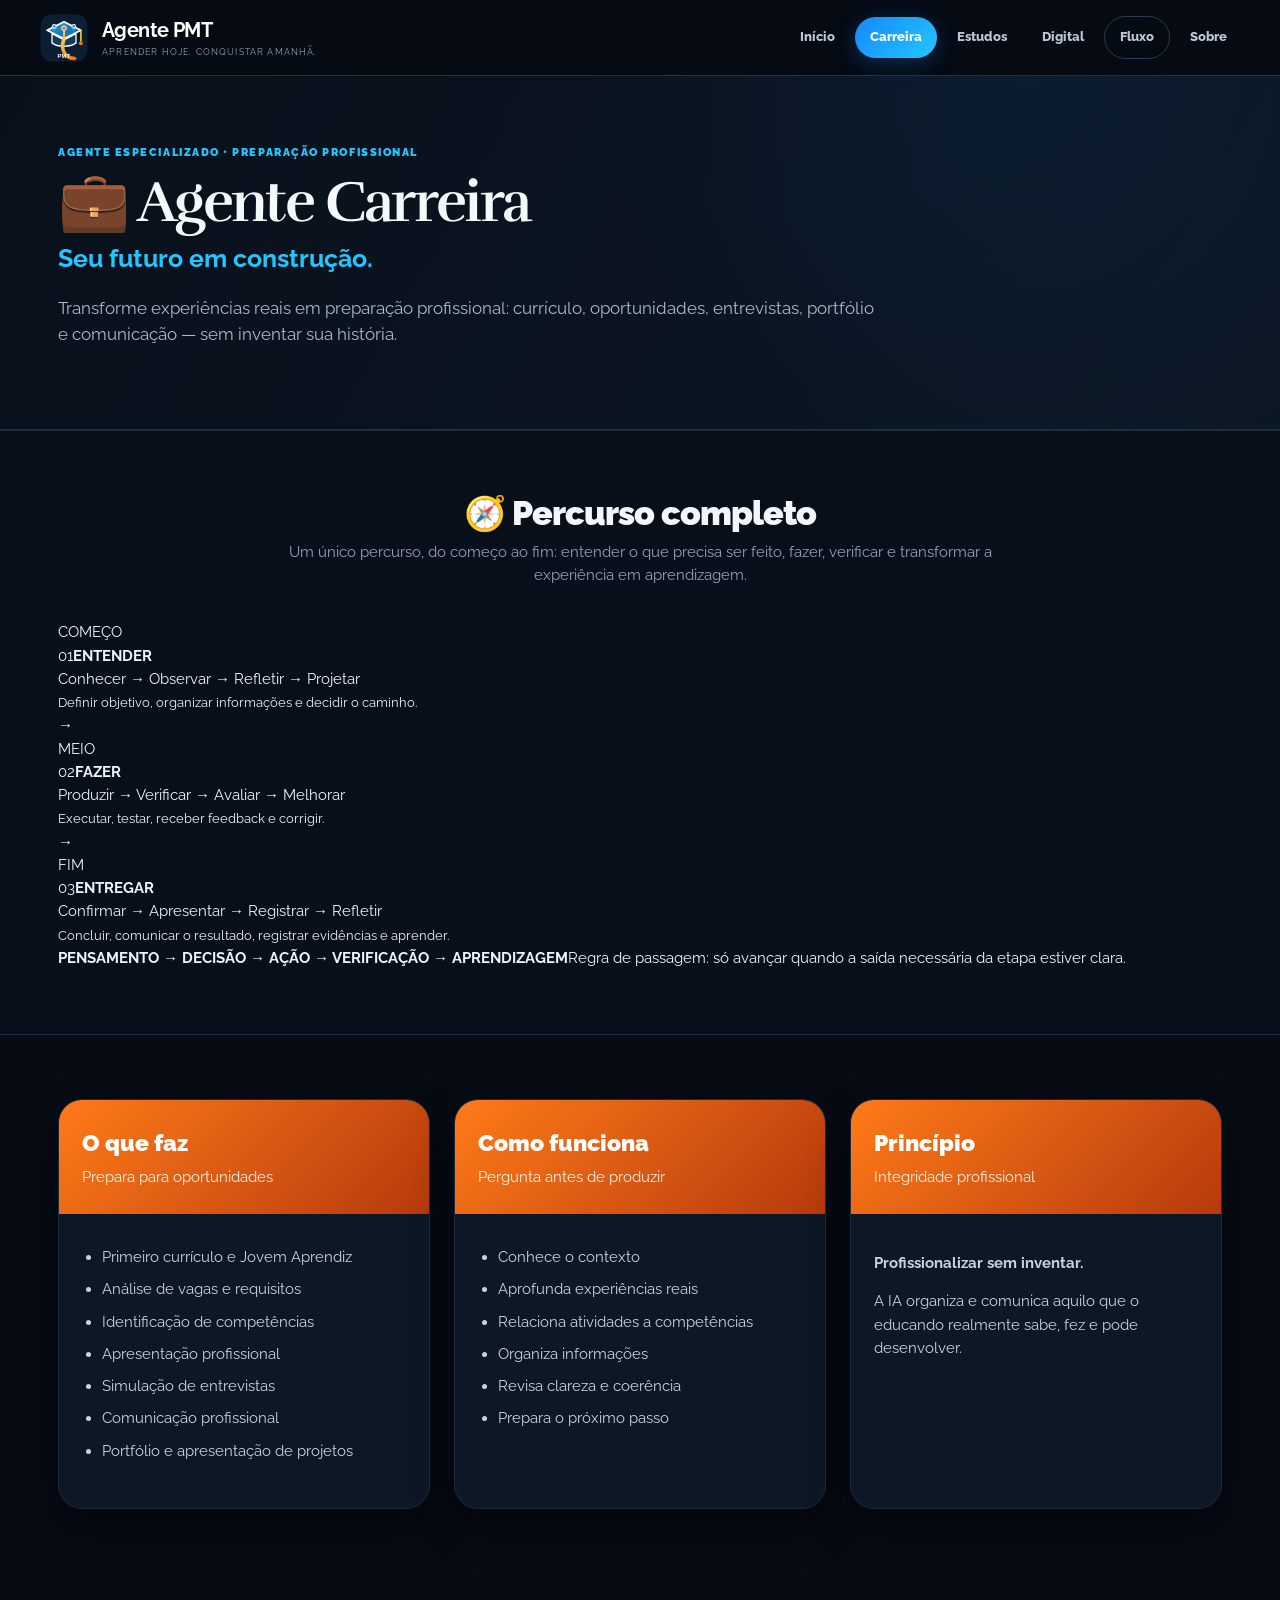
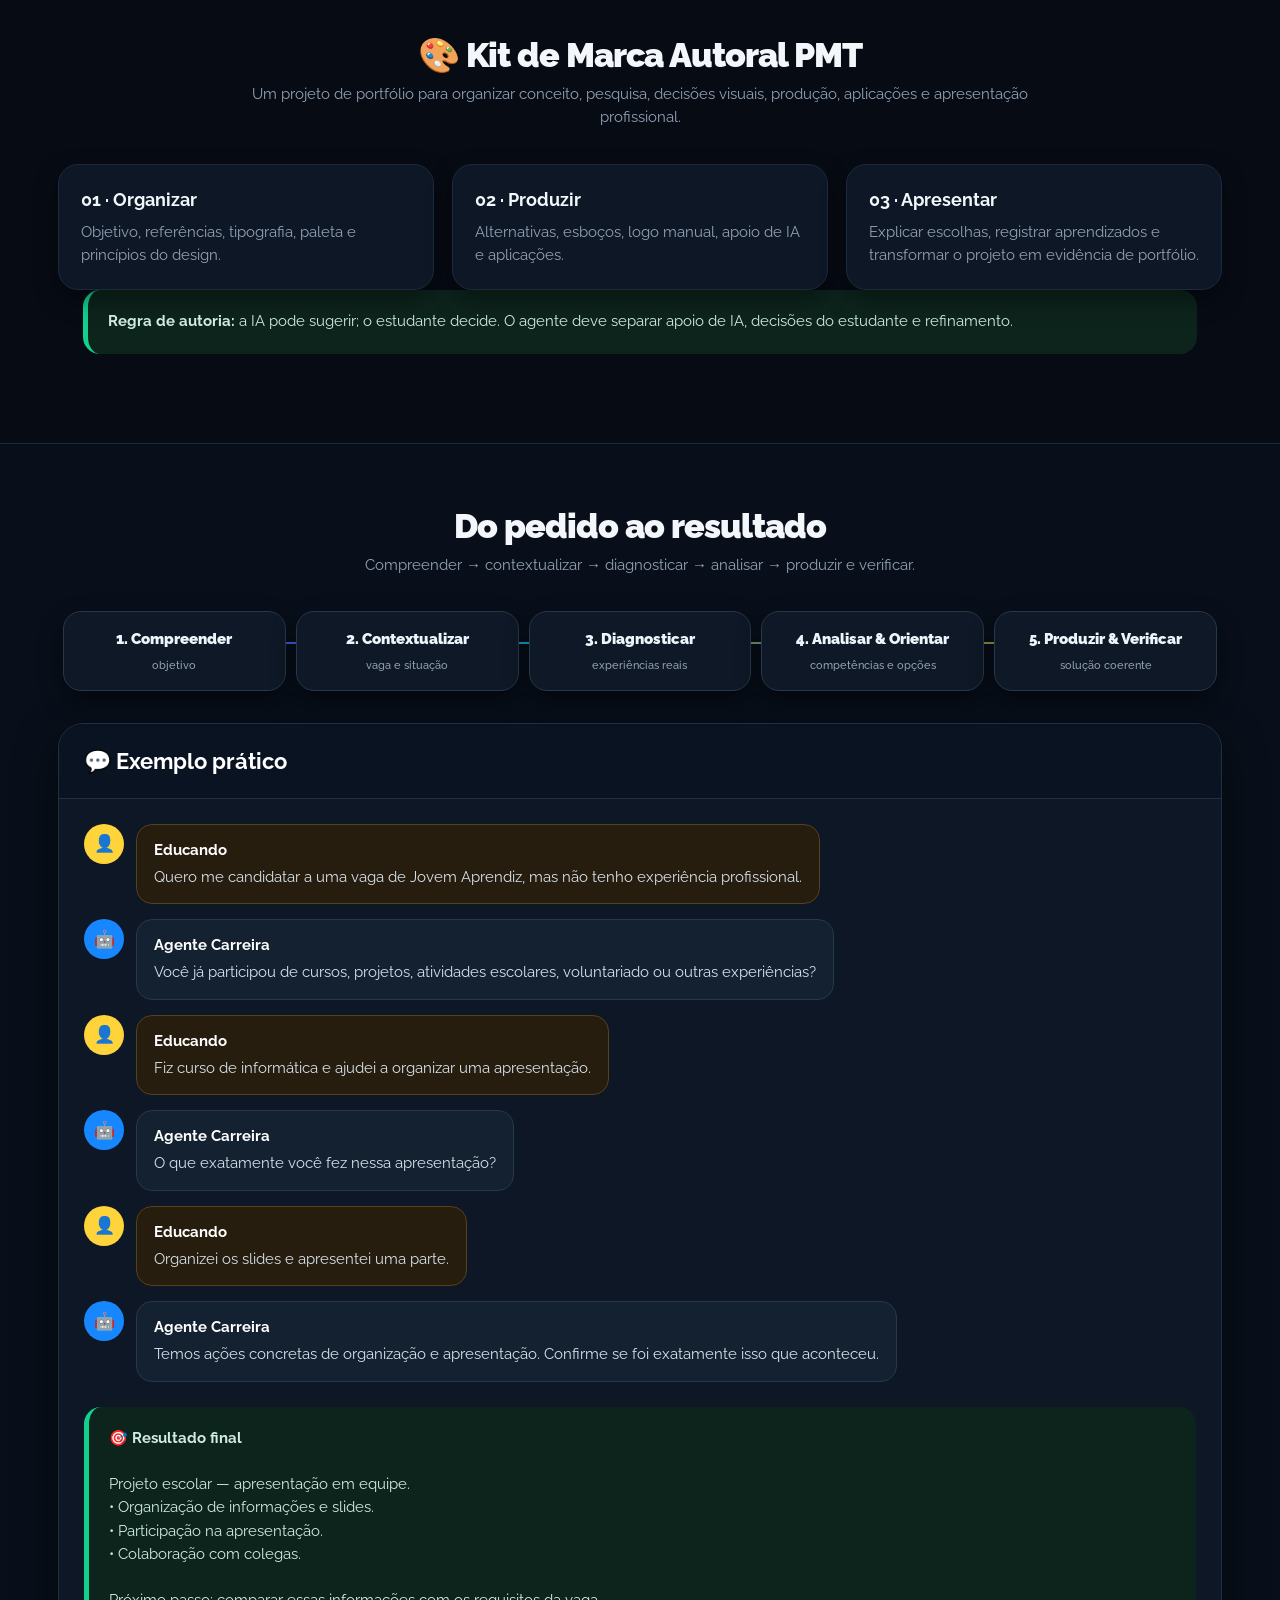
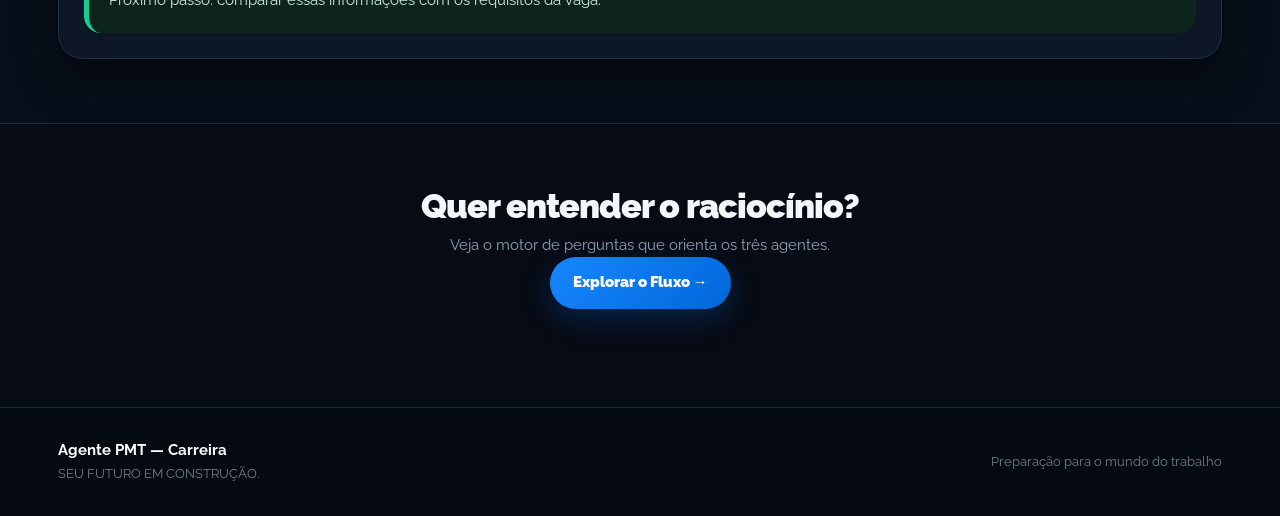
==== commit 45a16d28: "Create single complete pedagogical journey strip" ====
--- a/carreira.html
+++ b/carreira.html
@@ -1 +1 @@
-<!doctype html><html lang="pt-BR"><head><meta charset="utf-8"><meta name="viewport" content="width=device-width,initial-scale=1"><title>Agente PMT — Carreira</title><link rel="stylesheet" href="styles.css"></head><body><div class="app"><header class="topbar"><a class="brand-link" href="index.html"><div class="brand"><div class="logo-mark"><img src="logo-pmt.svg" alt="Logo Agente PMT"></div><div><strong>Agente PMT</strong><small>APRENDER HOJE. CONQUISTAR AMANHÃ.</small></div></div></a><nav class="nav"><a href="index.html">Início</a><a class="active" href="carreira.html">Carreira</a><a href="estudos.html">Estudos</a><a href="digital.html">Digital</a><a class="flow-link" href="fluxo.html">Fluxo</a><a href="index.html#sobre">Sobre</a></nav></header><main><section class="page-hero"><span class="eyebrow">Agente especializado • preparação profissional</span><h1>💼 Agente Carreira</h1><h2>Seu futuro em construção.</h2><p>Transforme experiências reais em preparação profissional: currículo, oportunidades, entrevistas, portfólio e comunicação — sem inventar sua história.</p></section><section class="section pedagogical-journey"><div class="section-title"><h2>🧭 Percurso completo</h2><p>Um único caminho: começar entendendo, avançar fazendo e terminar entregando e aprendendo.</p></div><div class="journey-banner"><div class="journey-stage start"><span class="stage-label">COMEÇO</span><strong>ENTENDER</strong><small>Conhecer → Observar → Refletir → Projetar</small><em>🎯 Objetivo + informações + plano</em></div><div class="journey-connector">→</div><div class="journey-stage middle"><span class="stage-label">MEIO</span><strong>FAZER</strong><small>Produzir → Verificar → Avaliar → Melhorar</small><em>🛠️ Solução + feedback + revisão</em></div><div class="journey-connector">→</div><div class="journey-stage end"><span class="stage-label">FIM</span><strong>ENTREGAR</strong><small>Confirmar → Apresentar → Registrar → Refletir</small><em>🎤 Resultado + evidências + aprendizagem</em></div></div><div class="journey-rule"><strong>PENSAMENTO → DECISÃO → AÇÃO → VERIFICAÇÃO → APRENDIZAGEM</strong><span>Fazer o que precisa ser feito, na ordem necessária, até chegar a um resultado que possa ser apresentado e compreendido.</span></div></section><section class="section"><div class="agents"><article class="agent-card reveal"><div class="agent-head career"><h3>O que faz</h3><p>Prepara para oportunidades</p></div><div class="agent-body"><ul><li>Primeiro currículo e Jovem Aprendiz</li><li>Análise de vagas e requisitos</li><li>Identificação de competências</li><li>Apresentação profissional</li><li>Simulação de entrevistas</li><li>Comunicação profissional</li><li>Portfólio e apresentação de projetos</li></ul></div></article><article class="agent-card reveal"><div class="agent-head career"><h3>Como funciona</h3><p>Pergunta antes de produzir</p></div><div class="agent-body"><ul><li>Conhece o contexto</li><li>Aprofunda experiências reais</li><li>Relaciona atividades a competências</li><li>Organiza informações</li><li>Revisa clareza e coerência</li><li>Prepara o próximo passo</li></ul></div></article><article class="agent-card reveal"><div class="agent-head career"><h3>Princípio</h3><p>Integridade profissional</p></div><div class="agent-body"><p><strong>Profissionalizar sem inventar.</strong></p><p>A IA organiza e comunica aquilo que o educando realmente sabe, fez e pode desenvolver.</p></div></article></div></section><section class="section"><div class="section-title"><h2>🎨 Kit de Marca Autoral PMT</h2><p>Um projeto de portfólio para organizar conceito, pesquisa, decisões visuais, produção, aplicações e apresentação profissional.</p></div><div class="mini-grid"><div class="info-box"><h3>01 · Organizar</h3><p>Objetivo, referências, tipografia, paleta e princípios do design.</p></div><div class="info-box"><h3>02 · Produzir</h3><p>Alternativas, esboços, logo manual, apoio de IA e aplicações.</p></div><div class="info-box"><h3>03 · Apresentar</h3><p>Explicar escolhas, registrar aprendizados e transformar o projeto em evidência de portfólio.</p></div></div><div class="result"><strong>Regra de autoria:</strong> a IA pode sugerir; o estudante decide. O agente deve separar apoio de IA, decisões do estudante e refinamento.</div></section><section class="section workflow"><div class="section-title"><h2>Do pedido ao resultado</h2><p>Compreender → contextualizar → diagnosticar → analisar → produzir e verificar.</p></div><div class="flow"><div class="flow-step">1. Compreender<span>objetivo</span></div><div class="flow-step">2. Contextualizar<span>vaga e situação</span></div><div class="flow-step">3. Diagnosticar<span>experiências reais</span></div><div class="flow-step">4. Analisar & Orientar<span>competências e opções</span></div><div class="flow-step">5. Produzir & Verificar<span>solução coerente</span></div></div><div class="example"><div class="example-title"><h2>💬 Exemplo prático</h2></div><div class="chat"><div class="msg user"><div class="avatar">👤</div><div class="bubble"><strong>Educando</strong>Quero me candidatar a uma vaga de Jovem Aprendiz, mas não tenho experiência profissional.</div></div><div class="msg agent"><div class="avatar">🤖</div><div class="bubble"><strong>Agente Carreira</strong>Você já participou de cursos, projetos, atividades escolares, voluntariado ou outras experiências?</div></div><div class="msg user"><div class="avatar">👤</div><div class="bubble"><strong>Educando</strong>Fiz curso de informática e ajudei a organizar uma apresentação.</div></div><div class="msg agent"><div class="avatar">🤖</div><div class="bubble"><strong>Agente Carreira</strong>O que exatamente você fez nessa apresentação?</div></div><div class="msg user"><div class="avatar">👤</div><div class="bubble"><strong>Educando</strong>Organizei os slides e apresentei uma parte.</div></div><div class="msg agent"><div class="avatar">🤖</div><div class="bubble"><strong>Agente Carreira</strong>Temos ações concretas de organização e apresentação. Confirme se foi exatamente isso que aconteceu.</div></div></div><div class="result"><strong>🎯 Resultado final</strong><br><br>Projeto escolar — apresentação em equipe.<br>• Organização de informações e slides.<br>• Participação na apresentação.<br>• Colaboração com colegas.<br><br>Próximo passo: comparar essas informações com os requisitos da vaga.</div></div></section><section class="section"><div class="section-title"><h2>Quer entender o raciocínio?</h2><p>Veja o motor de perguntas que orienta os três agentes.</p><a class="cta" href="fluxo.html">Explorar o Fluxo →</a></div></section></main><footer class="footer"><div><strong>Agente PMT — Carreira</strong><br><small>SEU FUTURO EM CONSTRUÇÃO.</small></div><small>Preparação para o mundo do trabalho</small></footer></div><script src="app.js"></script></body></html>+<!doctype html><html lang="pt-BR"><head><meta charset="utf-8"><meta name="viewport" content="width=device-width,initial-scale=1"><title>Agente PMT — Carreira</title><link rel="stylesheet" href="styles.css"></head><body><div class="app"><header class="topbar"><a class="brand-link" href="index.html"><div class="brand"><div class="logo-mark"><img src="logo-pmt.svg" alt="Logo Agente PMT"></div><div><strong>Agente PMT</strong><small>APRENDER HOJE. CONQUISTAR AMANHÃ.</small></div></div></a><nav class="nav"><a href="index.html">Início</a><a class="active" href="carreira.html">Carreira</a><a href="estudos.html">Estudos</a><a href="digital.html">Digital</a><a class="flow-link" href="fluxo.html">Fluxo</a><a href="index.html#sobre">Sobre</a></nav></header><main><section class="page-hero"><span class="eyebrow">Agente especializado • preparação profissional</span><h1>💼 Agente Carreira</h1><h2>Seu futuro em construção.</h2><p>Transforme experiências reais em preparação profissional: currículo, oportunidades, entrevistas, portfólio e comunicação — sem inventar sua história.</p></section><section class="section pedagogical-journey"><div class="section-title"><h2>🧭 Percurso completo</h2><p>Um único percurso, do começo ao fim: entender o que precisa ser feito, fazer, verificar e transformar a experiência em aprendizagem.</p></div><div class="journey-strip"><div class="journey-stage start"><div class="stage-title">COMEÇO</div><div class="stage-core"><span>01</span><strong>ENTENDER</strong></div><div class="stage-steps">Conhecer → Observar → Refletir → Projetar</div><small>Definir objetivo, organizar informações e decidir o caminho.</small></div><div class="journey-connector">→</div><div class="journey-stage middle"><div class="stage-title">MEIO</div><div class="stage-core"><span>02</span><strong>FAZER</strong></div><div class="stage-steps">Produzir → Verificar → Avaliar → Melhorar</div><small>Executar, testar, receber feedback e corrigir.</small></div><div class="journey-connector">→</div><div class="journey-stage end"><div class="stage-title">FIM</div><div class="stage-core"><span>03</span><strong>ENTREGAR</strong></div><div class="stage-steps">Confirmar → Apresentar → Registrar → Refletir</div><small>Concluir, comunicar o resultado, registrar evidências e aprender.</small></div></div><div class="journey-rule"><strong>PENSAMENTO → DECISÃO → AÇÃO → VERIFICAÇÃO → APRENDIZAGEM</strong><span>Regra de passagem: só avançar quando a saída necessária da etapa estiver clara.</span></div></section><section class="section"><div class="agents"><article class="agent-card reveal"><div class="agent-head career"><h3>O que faz</h3><p>Prepara para oportunidades</p></div><div class="agent-body"><ul><li>Primeiro currículo e Jovem Aprendiz</li><li>Análise de vagas e requisitos</li><li>Identificação de competências</li><li>Apresentação profissional</li><li>Simulação de entrevistas</li><li>Comunicação profissional</li><li>Portfólio e apresentação de projetos</li></ul></div></article><article class="agent-card reveal"><div class="agent-head career"><h3>Como funciona</h3><p>Pergunta antes de produzir</p></div><div class="agent-body"><ul><li>Conhece o contexto</li><li>Aprofunda experiências reais</li><li>Relaciona atividades a competências</li><li>Organiza informações</li><li>Revisa clareza e coerência</li><li>Prepara o próximo passo</li></ul></div></article><article class="agent-card reveal"><div class="agent-head career"><h3>Princípio</h3><p>Integridade profissional</p></div><div class="agent-body"><p><strong>Profissionalizar sem inventar.</strong></p><p>A IA organiza e comunica aquilo que o educando realmente sabe, fez e pode desenvolver.</p></div></article></div></section><section class="section"><div class="section-title"><h2>🎨 Kit de Marca Autoral PMT</h2><p>Um projeto de portfólio para organizar conceito, pesquisa, decisões visuais, produção, aplicações e apresentação profissional.</p></div><div class="mini-grid"><div class="info-box"><h3>01 · Organizar</h3><p>Objetivo, referências, tipografia, paleta e princípios do design.</p></div><div class="info-box"><h3>02 · Produzir</h3><p>Alternativas, esboços, logo manual, apoio de IA e aplicações.</p></div><div class="info-box"><h3>03 · Apresentar</h3><p>Explicar escolhas, registrar aprendizados e transformar o projeto em evidência de portfólio.</p></div></div><div class="result"><strong>Regra de autoria:</strong> a IA pode sugerir; o estudante decide. O agente deve separar apoio de IA, decisões do estudante e refinamento.</div></section><section class="section workflow"><div class="section-title"><h2>Do pedido ao resultado</h2><p>Compreender → contextualizar → diagnosticar → analisar → produzir e verificar.</p></div><div class="flow"><div class="flow-step">1. Compreender<span>objetivo</span></div><div class="flow-step">2. Contextualizar<span>vaga e situação</span></div><div class="flow-step">3. Diagnosticar<span>experiências reais</span></div><div class="flow-step">4. Analisar & Orientar<span>competências e opções</span></div><div class="flow-step">5. Produzir & Verificar<span>solução coerente</span></div></div><div class="example"><div class="example-title"><h2>💬 Exemplo prático</h2></div><div class="chat"><div class="msg user"><div class="avatar">👤</div><div class="bubble"><strong>Educando</strong>Quero me candidatar a uma vaga de Jovem Aprendiz, mas não tenho experiência profissional.</div></div><div class="msg agent"><div class="avatar">🤖</div><div class="bubble"><strong>Agente Carreira</strong>Você já participou de cursos, projetos, atividades escolares, voluntariado ou outras experiências?</div></div><div class="msg user"><div class="avatar">👤</div><div class="bubble"><strong>Educando</strong>Fiz curso de informática e ajudei a organizar uma apresentação.</div></div><div class="msg agent"><div class="avatar">🤖</div><div class="bubble"><strong>Agente Carreira</strong>O que exatamente você fez nessa apresentação?</div></div><div class="msg user"><div class="avatar">👤</div><div class="bubble"><strong>Educando</strong>Organizei os slides e apresentei uma parte.</div></div><div class="msg agent"><div class="avatar">🤖</div><div class="bubble"><strong>Agente Carreira</strong>Temos ações concretas de organização e apresentação. Confirme se foi exatamente isso que aconteceu.</div></div></div><div class="result"><strong>🎯 Resultado final</strong><br><br>Projeto escolar — apresentação em equipe.<br>• Organização de informações e slides.<br>• Participação na apresentação.<br>• Colaboração com colegas.<br><br>Próximo passo: comparar essas informações com os requisitos da vaga.</div></div></section><section class="section"><div class="section-title"><h2>Quer entender o raciocínio?</h2><p>Veja o motor de perguntas que orienta os três agentes.</p><a class="cta" href="fluxo.html">Explorar o Fluxo →</a></div></section></main><footer class="footer"><div><strong>Agente PMT — Carreira</strong><br><small>SEU FUTURO EM CONSTRUÇÃO.</small></div><small>Preparação para o mundo do trabalho</small></footer></div><script src="app.js"></script></body></html>
